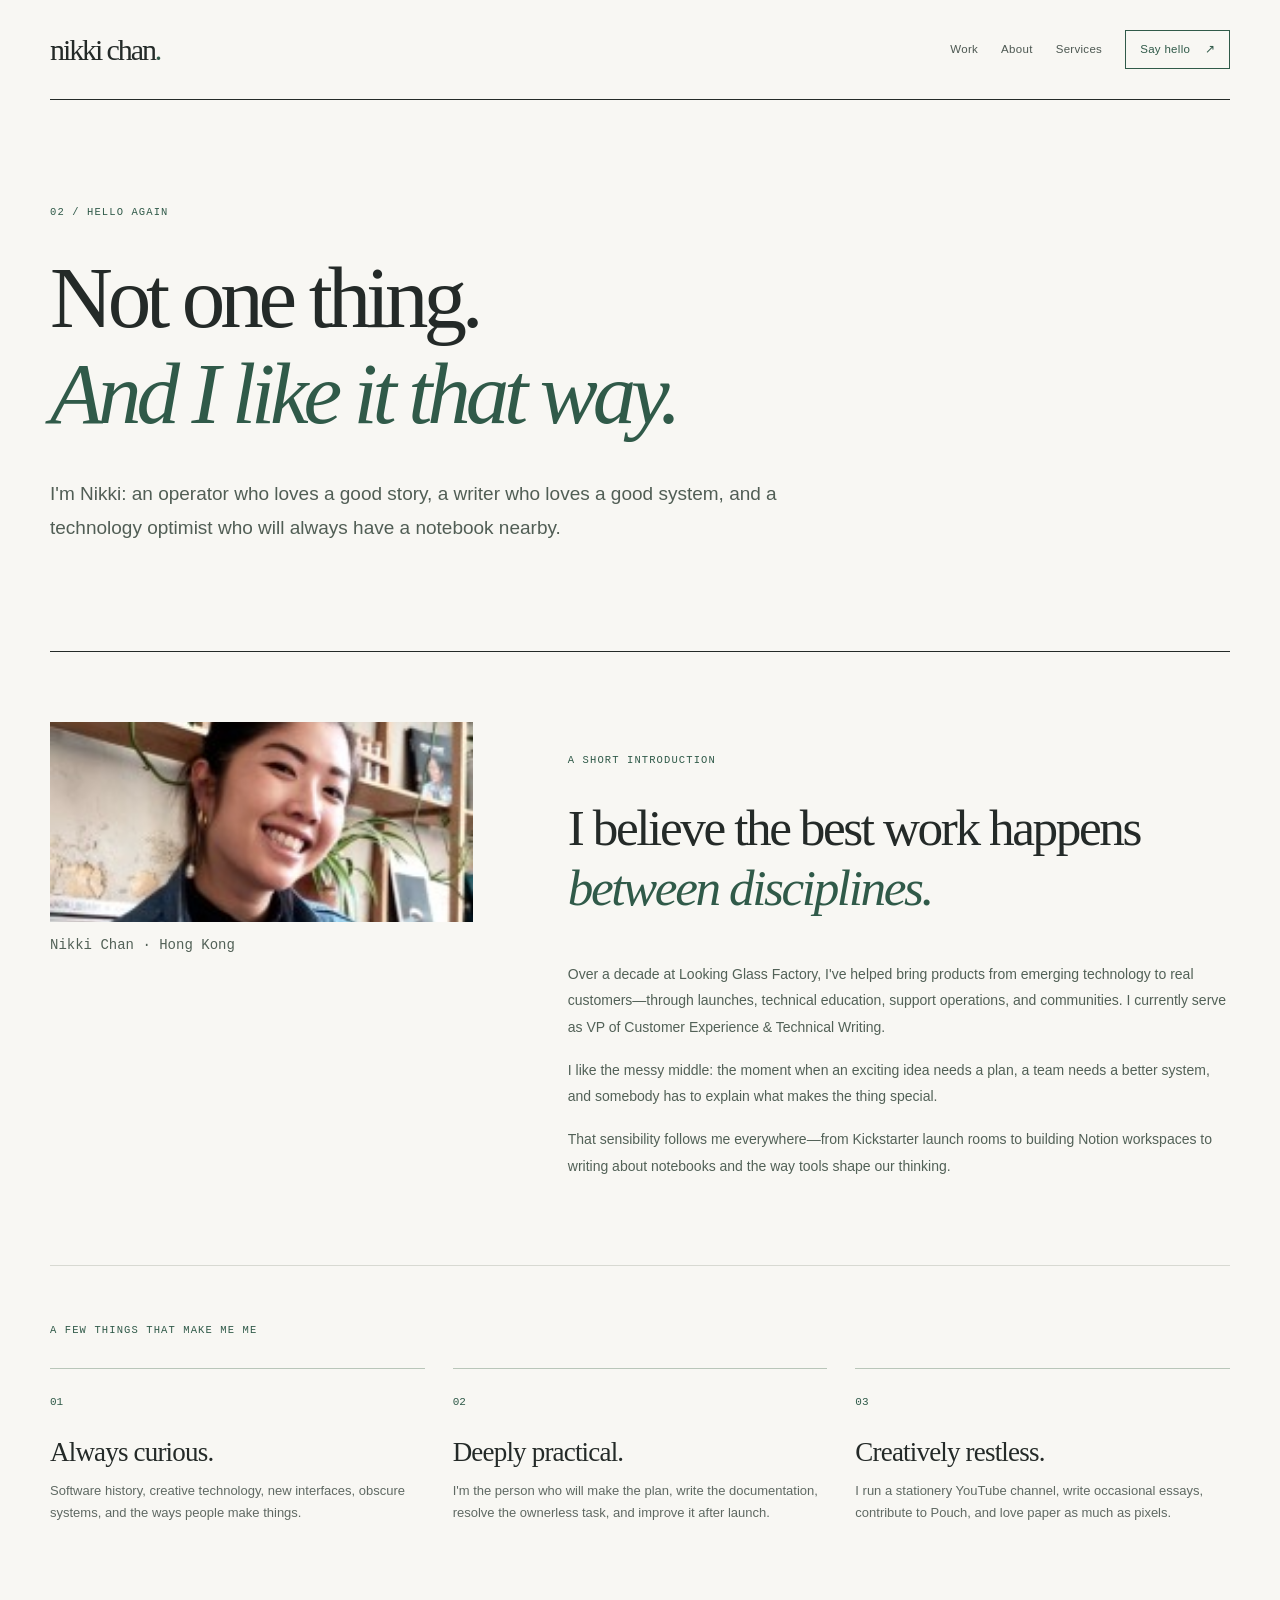
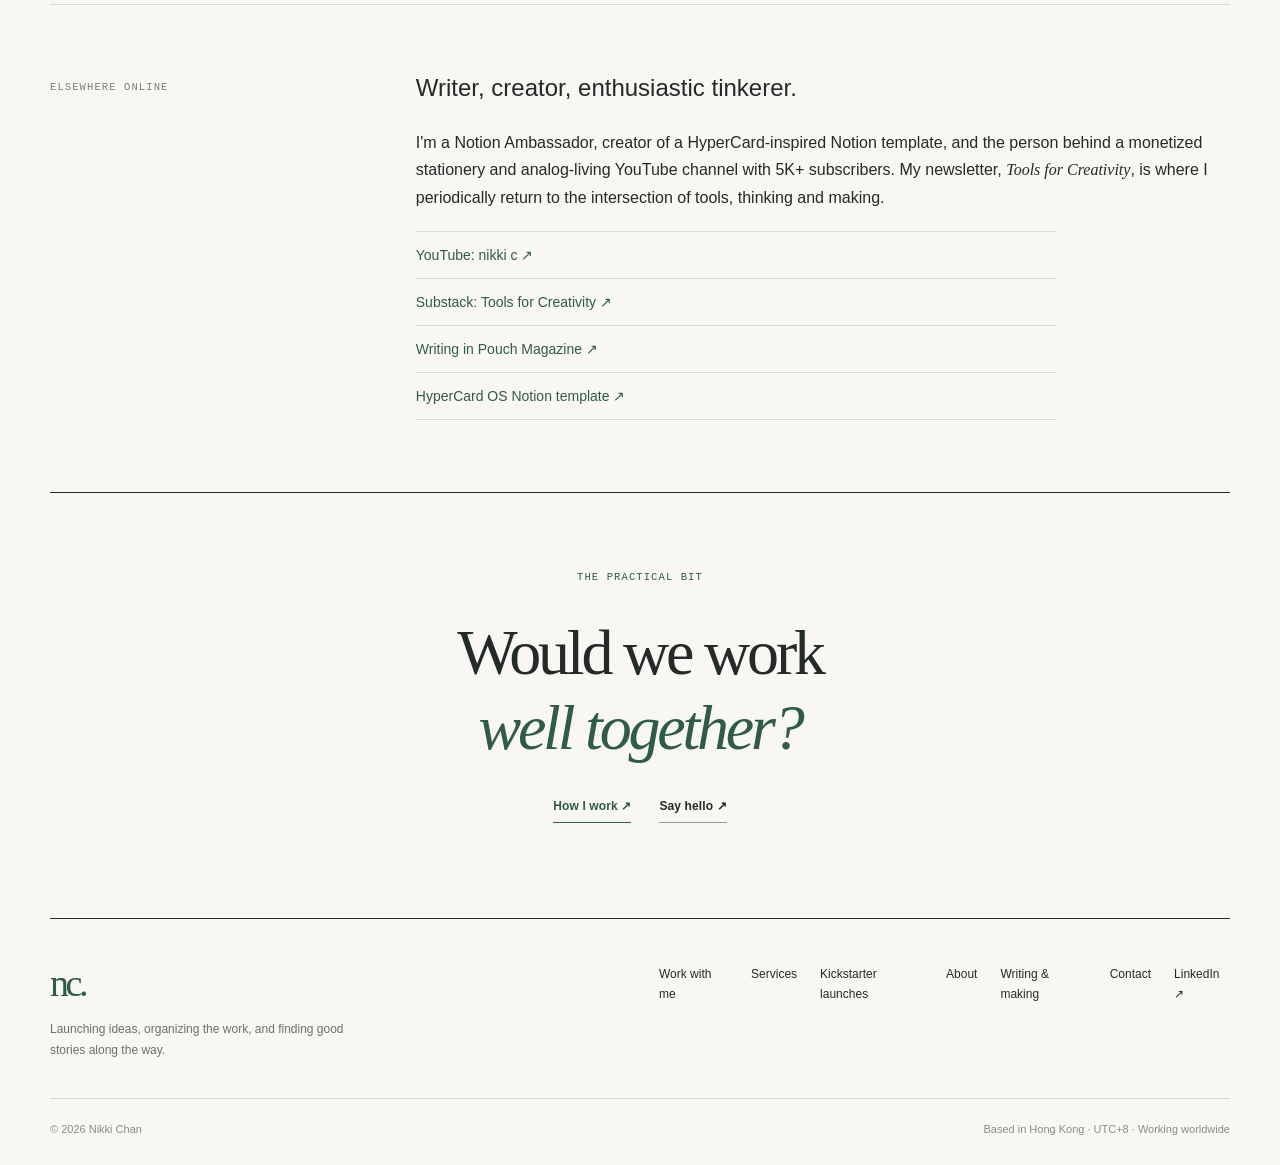
==== about/index.html @ 6f4113a8 "Publish editorial portfolio site" ====
<!DOCTYPE html>

<html lang="en"><head><meta charset="utf-8"/><meta content="width=device-width,initial-scale=1" name="viewport"/>
<title>About Nikki Chan | Launch Leader, Writer, Notion Ambassador &amp; Creator</title><meta content="Meet Nikki Chan: Hong Kong-based customer experience and launch leader, Notion Ambassador, writer, stationery YouTuber and curious maker of systems." name="description"/>
<meta content="index, follow, max-image-preview:large" name="robots"/><link href="https://nikki.garden/about/" rel="canonical"/>
<meta content="website" property="og:type"/><meta content="en_HK" property="og:locale"/><meta content="Nikki Chan" property="og:site_name"/><meta content="About Nikki Chan | Launch Leader, Writer, Notion Ambassador &amp; Creator" property="og:title"/><meta content="Meet Nikki Chan: Hong Kong-based customer experience and launch leader, Notion Ambassador, writer, stationery YouTuber and curious maker of systems." property="og:description"/><meta content="https://nikki.garden/about/" property="og:url"/><meta content="https://nikki.garden/assets/og-card.png" property="og:image"/><meta content="1200" property="og:image:width"/><meta content="630" property="og:image:height"/>
<meta content="summary_large_image" name="twitter:card"/><meta content="About Nikki Chan | Launch Leader, Writer, Notion Ambassador &amp; Creator" name="twitter:title"/><meta content="Meet Nikki Chan: Hong Kong-based customer experience and launch leader, Notion Ambassador, writer, stationery YouTuber and curious maker of systems." name="twitter:description"/><meta content="https://nikki.garden/assets/og-card.png" name="twitter:image"/>
<meta content="#f8f7f3" name="theme-color"/><link href="../assets/favicon.svg" rel="icon" type="image/svg+xml"/><link href="../assets/styles.css" rel="stylesheet"/>
<script type="application/ld+json">{"@context": "https://schema.org", "@type": "Person", "name": "Nikki Chan", "alternateName": "Nicole Chan", "jobTitle": "Fractional product launch, operations and customer experience leader", "description": "Hong Kong-based launch and operations leader and Notion Ambassador. Kickstarter campaigns, project leadership, customer experience, community, team processes and AI-assisted workflows.", "url": "https://nikki.garden/", "sameAs": ["https://www.linkedin.com/in/nikkichanlkg", "https://www.youtube.com/@nikkikaigi", "https://nikkic.substack.com/", "https://lookingglassfactory.com/about"], "worksFor": {"@type": "Organization", "name": "Looking Glass Factory", "url": "https://lookingglassfactory.com"}, "homeLocation": {"@type": "Place", "name": "Hong Kong"}, "knowsAbout": ["Kickstarter launch strategy", "Project management", "Team operations", "Notion workspace design", "AI-assisted workflows", "Customer onboarding", "Customer experience", "Community strategy", "Social media strategy", "YouTube content creation", "Technical writing", "Editorial writing"], "hasOfferCatalog": {"@type": "OfferCatalog", "name": "Consulting and fractional leadership", "itemListElement": [{"@type": "OfferCatalog", "name": "Product launches and Kickstarter campaigns"}, {"@type": "OfferCatalog", "name": "Project management and team operations"}, {"@type": "OfferCatalog", "name": "Notion and AI-first systems"}, {"@type": "OfferCatalog", "name": "Customer experience, onboarding and support"}, {"@type": "OfferCatalog", "name": "Community, content and social strategy"}]}}</script></head><body><a class="skip" href="#main">Skip to content</a>
<div class="site-shell"><header class="site-header"><a aria-label="Nikki Chan, home" class="wordmark" href="../">nikki chan<span class="wordmark-dot">.</span></a><nav aria-label="Main navigation"><a href="../work/">Work</a><a href="../about/">About</a><a href="../services/">Services</a><a class="nav-contact" href="../contact/">Say hello <span aria-hidden="true">↗</span></a></nav></header><main id="main"><section class="page-hero about-page"><p class="eyebrow">02 / Hello again</p><h1>Not one thing.<br/><em>And I like it that way.</em></h1><p class="page-lede">I'm Nikki: an operator who loves a good story, a writer who loves a good system, and a technology optimist who will always have a notebook nearby.</p></section>
<section class="about-feature"><div class="about-portrait-frame"><img alt="Portrait of Nikki Chan" class="portrait-photo" height="200" loading="lazy" src="../assets/portrait.jpg" width="200"/><p class="portrait-caption">Nikki Chan · Hong Kong</p></div><div class="about-feature-body"><p class="eyebrow">A short introduction</p><h2>I believe the best work happens <em>between disciplines.</em></h2><p>Over a decade at Looking Glass Factory, I've helped bring products from emerging technology to real customers—through launches, technical education, support operations, and communities. I currently serve as VP of Customer Experience &amp; Technical Writing.</p><p>I like the messy middle: the moment when an exciting idea needs a plan, a team needs a better system, and somebody has to explain what makes the thing special.</p><p>That sensibility follows me everywhere—from Kickstarter launch rooms to building Notion workspaces to writing about notebooks and the way tools shape our thinking.</p></div></section>
<section class="about-manifesto"><p class="eyebrow">A few things that make me me</p><div class="manifesto-grid"><div><span>01</span><h3>Always curious.</h3><p>Software history, creative technology, new interfaces, obscure systems, and the ways people make things.</p></div><div><span>02</span><h3>Deeply practical.</h3><p>I'm the person who will make the plan, write the documentation, resolve the ownerless task, and improve it after launch.</p></div><div><span>03</span><h3>Creatively restless.</h3><p>I run a stationery YouTube channel, write occasional essays, contribute to Pouch, and love paper as much as pixels.</p></div></div></section>
<section class="page-section"><div class="section-marker">Elsewhere online</div><div class="page-section-body"><h2>Writer, creator, enthusiastic tinkerer.</h2><p>I'm a Notion Ambassador, creator of a HyperCard-inspired Notion template, and the person behind a monetized stationery and analog-living YouTube channel with 5K+ subscribers. My newsletter, <em>Tools for Creativity</em>, is where I periodically return to the intersection of tools, thinking and making.</p><div class="external-link-list"><a href="https://www.youtube.com/@nikkikaigi" rel="noopener noreferrer" target="_blank">YouTube: nikki c ↗</a><a href="https://nikkic.substack.com/" rel="noopener noreferrer" target="_blank">Substack: Tools for Creativity ↗</a><a href="https://shop.pouchmagazine.com/b/digital-pouch-issue-3" rel="noopener noreferrer" target="_blank">Writing in Pouch Magazine ↗</a><a href="https://nikkiccccc.gumroad.com/l/HyperCardOSNotionTemplate" rel="noopener noreferrer" target="_blank">HyperCard OS Notion template ↗</a></div></div></section>
<section class="last-cta compact"><p class="eyebrow">The practical bit</p><h2>Would we work<br/><em>well together?</em></h2><div class="cta-links"><a class="text-link primary-link" href="../work-with-me/">How I work ↗</a><a class="text-link" href="../contact/">Say hello ↗</a></div></section></main>
<footer class="site-footer"><div><a class="footer-mark" href="../">nc.</a><p>Launching ideas, organizing the work, and finding good stories along the way.</p></div>
<div class="footer-links"><a href="../work-with-me/">Work with me</a><a href="../services/">Services</a><a href="../launches/">Kickstarter launches</a><a href="../about/">About</a><a href="../writing/">Writing &amp; making</a><a href="../contact/">Contact</a><a href="https://www.linkedin.com/in/nikkichanlkg" rel="me noopener noreferrer" target="_blank">LinkedIn ↗</a></div>
<div class="footer-bottom"><span>© <span id="year">2026</span> Nikki Chan</span><span>Based in Hong Kong · UTC+8 · Working worldwide</span></div></footer></div>
<script defer="" src="../assets/site.js"></script></body></html>
---- assets/styles.css ----
/* Nikki Chan / Editorial personal site — no framework or tracker required. */
:root{--paper:#f8f7f3;--ink:#242a28;--faint:#eceae3;--muted:#5f6963;--line:#d8d9d2;--moss:#305a49;--mossdark:#203b31;--serif:Georgia,"Iowan Old Style","Baskerville",serif;--sans:ui-sans-serif,-apple-system,BlinkMacSystemFont,"Segoe UI",Helvetica,Arial,sans-serif;--mono:ui-monospace,SFMono-Regular,Menlo,Consolas,monospace}
*{box-sizing:border-box}html{scroll-behavior:smooth}body{margin:0;background:var(--paper);color:var(--ink);font-family:var(--sans);-webkit-font-smoothing:antialiased;font-size:16px;line-height:1.7}::selection{background:#c1d7c8;color:#172b23}a{color:inherit;text-decoration:none}a:focus-visible{outline:2px solid var(--moss);outline-offset:4px}h1,h2,h3,p{margin-top:0}p{margin-bottom:1.15em}h1,h2,h3{font-weight:400}em{font-family:var(--serif);font-weight:400;font-style:italic}strong{font-weight:600}.skip{position:absolute;top:-60px;left:14px;background:white;padding:10px;z-index:20}.skip:focus{top:10px}.site-shell{width:min(1184px,calc(100% - 100px));margin:auto}.site-header{min-height:94px;display:flex;align-items:center;justify-content:space-between;border-bottom:1px solid var(--ink);gap:25px}.wordmark{font-family:var(--serif);font-size:27px;letter-spacing:-.07em;line-height:1;white-space:nowrap}.wordmark-dot{color:var(--moss)}nav{display:flex;align-items:center;gap:31px;font-size:12px;font-weight:500;letter-spacing:.025em}nav a{color:#4d5852;transition:color .2s}nav a:hover,nav a[aria-current="page"]{color:var(--moss);text-decoration:underline;text-underline-offset:8px}.nav-contact{border:1px solid var(--moss);padding:9px 14px;color:var(--moss);text-decoration:none!important}.nav-contact:hover{background:var(--moss);color:white}.nav-contact span{margin-left:11px}
.eyebrow,.section-marker,.aside-label,.num,.availability-kicker,.margin-note,.feature-label,.work-index,.contact-label{font-family:var(--mono);text-transform:uppercase;font-size:10.5px;line-height:1.6;font-weight:500;letter-spacing:.105em}.eyebrow{color:var(--moss);margin-bottom:29px}.tiny-square{display:inline-block;width:6px;height:6px;background:var(--moss);margin-right:10px;transform:translateY(-1px)}
.hero{display:grid;grid-template-columns:minmax(0,1.88fr) minmax(285px,.78fr);gap:7.5%;padding:103px 0 128px}.hero-main{min-width:0}.hero h1{font-family:var(--serif);font-size:clamp(50px,5.6vw,82px);letter-spacing:-.055em;line-height:1.12;margin-bottom:36px}.hero h1 em{color:var(--moss);white-space:normal}.lede{font-family:var(--serif);font-size:clamp(22px,2.18vw,30px);line-height:1.42;letter-spacing:-.02em;max-width:710px;margin-bottom:28px}.hero-intro{max-width:640px;font-size:15px;line-height:1.85;color:#4e5953}.hero-intro strong{color:var(--ink)}.hero-actions{display:flex;align-items:center;flex-wrap:wrap;gap:29px;margin-top:40px}.text-link{font-size:12px;font-weight:600;letter-spacing:.01em;padding-bottom:6px;border-bottom:1px solid #929d95;transition:color .2s,border-color .2s}.text-link:hover{color:var(--moss);border-color:var(--moss)}.primary-link{color:var(--moss);border-bottom:1.5px solid var(--moss)}.text-link span{margin-left:11px}.hero-aside{padding-top:78px;position:relative}.availability{border-top:1px solid var(--moss);border-bottom:1px solid var(--line);padding:25px 0 26px}.availability-kicker{color:var(--moss);display:flex;gap:10px;align-items:center}.pulse{width:7px;height:7px;background:#6e9783;border-radius:100%;box-shadow:0 0 0 4px #e2ebe4}.availability-line{font-family:var(--serif);font-size:27px;letter-spacing:-.02em;line-height:1.3;margin:23px 0}.availability-line strong{font-weight:400;color:var(--moss)}.availability>p:not(.availability-line){font-size:13px;color:#515e56;line-height:1.75}.aside-rule{border-top:1px solid var(--line);margin:24px 0}.aside-label{color:#6c7871;margin:0 0 10px}.minor-link{color:var(--moss);font-size:12px;font-weight:600;border-bottom:1px solid #8da89a;display:inline-block;padding-bottom:5px}.minor-link:hover{border-color:var(--moss)}.availability .minor-link{margin-top:10px}.margin-note{color:#879087;position:absolute;top:calc(100% - 60px);left:0;letter-spacing:.12em}
.section{display:grid;grid-template-columns:23% 1fr;gap:8%;border-top:1px solid var(--line);padding:75px 0 91px}.section-marker{color:#78827a;padding-top:11px}.section-content{min-width:0}.section-content.narrow{max-width:710px}.statement{font-family:var(--serif);font-size:clamp(40px,4.4vw,66px);letter-spacing:-.045em;line-height:1.15;margin:0 0 29px}.statement em{color:var(--moss)}.intro-section .section-content>p{max-width:630px;font-size:16px;color:#4e5b52;line-height:1.9}.section-heading{display:flex;align-items:baseline;justify-content:space-between;gap:20px;margin-bottom:28px}.section-heading h2,.context-grid h2{font-family:var(--serif);font-size:43px;letter-spacing:-.04em;line-height:1.2;margin-bottom:10px}.service-list{border-top:1px solid var(--ink)}.service-item{border-bottom:1px solid var(--line);display:grid;grid-template-columns:50px 1fr 24px;gap:20px;padding:30px 8px 26px 0;transition:padding .2s,background .2s}.service-item:hover{padding-left:12px;background:#f1f3ed}.num{color:#8c968f;padding-top:7px}.service-item h3{font-family:var(--serif);font-size:27px;letter-spacing:-.02em;line-height:1.3;margin:0 0 7px}.service-item p{margin:0;max-width:590px;font-size:13px;line-height:1.8;color:#677169}.service-arrow{color:var(--moss);padding-top:6px;font-size:19px}.feature-band{background:var(--mossdark);color:#edf4ec;padding:54px 63px 56px;display:grid;grid-template-columns:24% 1fr;gap:7%;align-items:start;margin-bottom:65px}.feature-label{color:#acccba;padding-top:14px}.feature-band p{font-family:var(--serif);font-size:clamp(27px,3vw,43px);line-height:1.35;letter-spacing:-.022em;margin:0 0 28px}.feature-band a{grid-column:2;color:#c2ddcb;font-size:12px;border-bottom:1px solid #9dbfa8;display:inline-block;justify-self:start;padding-bottom:4px}.context-grid{display:grid;grid-template-columns:1.4fr .8fr;gap:11%}.context-grid p{max-width:600px;font-size:14px;line-height:1.85;color:#4f5a52}.inline-link{color:var(--moss);border-bottom:1px solid #aabfb1}.inline-link:hover{border-color:var(--moss)}.context-aside{padding-top:14px}.simple-list{padding:0;list-style:none;margin:16px 0}.simple-list li{border-top:1px solid var(--line);padding:12px 0 13px;font-size:13px;color:#59665e;line-height:1.5}.simple-list li:last-child{border-bottom:1px solid var(--line)}.last-cta{border-top:1px solid var(--ink);padding:84px 0 108px;max-width:100%;text-align:center}.last-cta h2{font-family:var(--serif);font-size:clamp(43px,5vw,68px);letter-spacing:-.05em;line-height:1.18;margin-bottom:26px}.last-cta h2 em{color:var(--moss)}.last-cta>p:not(.eyebrow){font-size:14px;color:#5e6a60;max-width:540px;margin:0 auto 28px}.cta-links{display:flex;gap:28px;justify-content:center;margin-top:30px}.site-footer{border-top:1px solid var(--ink);padding:45px 0 26px;display:grid;grid-template-columns:1fr 1fr;gap:38px}.footer-mark{font-family:var(--serif);font-size:38px;line-height:1;color:var(--moss);letter-spacing:-.09em}.site-footer p{font-size:12px;color:#697269;max-width:330px;line-height:1.7;margin:15px 0 0}.footer-links{justify-self:end;display:flex;gap:23px;align-items:start;font-size:12px}.footer-links a:hover{text-decoration:underline;text-underline-offset:5px}.footer-bottom{grid-column:1/-1;border-top:1px solid var(--line);padding-top:21px;display:flex;justify-content:space-between;gap:20px;font-size:11px;color:#858f86}
/* Inner pages */
.page-hero{max-width:980px;padding:104px 0 107px}.page-hero h1{font-family:var(--serif);font-size:clamp(50px,6.8vw,92px);letter-spacing:-.059em;line-height:1.1;margin:0 0 36px}.page-hero h1 em{color:var(--moss)}.page-lede{font-size:19px;line-height:1.75;max-width:760px;color:#515e55;margin:0}.page-section{border-top:1px solid var(--line);display:grid;grid-template-columns:23% 1fr;gap:8%;padding:63px 0 72px;scroll-margin-top:30px}.page-aside{font-family:var(--mono);color:#879288;font-size:10.5px;text-transform:uppercase;letter-spacing:.085em}.page-aside .num{display:block;font-size:11px;margin-bottom:11px}.page-aside p{max-width:150px}.prose{max-width:755px}.prose h2{font-family:var(--serif);font-size:clamp(32px,3.5vw,48px);letter-spacing:-.044em;line-height:1.25;margin:0 0 24px}.prose p{font-size:15px;line-height:1.9;color:#525e55}.prose.long p{font-size:16px}.prose ul,.contact-note ol{list-style:none;padding:0;margin:18px 0 18px}.prose ul li{font-size:14px;border-bottom:1px solid var(--line);padding:10px 0 12px 25px;position:relative;color:#4c5a50}.prose ul li::before{content:"↳";position:absolute;left:0;color:var(--moss)}.subhead{font-family:var(--mono)!important;text-transform:uppercase;font-size:11px!important;color:var(--moss)!important;letter-spacing:.1em;margin-top:28px}.prose .outcome{margin-top:27px;border-left:2px solid #9bb5a5;padding:2px 0 2px 18px;font-family:var(--serif);font-style:italic;font-size:19px;color:var(--moss)}.collaboration{border-top:1px solid var(--ink);padding:78px 0 80px}.collab-grid{display:grid;grid-template-columns:repeat(3,1fr);gap:40px}.collab-grid>div{border-top:1px solid var(--line);padding-top:23px}.collab-grid h3{font-family:var(--serif);font-size:26px;letter-spacing:-.025em;margin-bottom:12px}.collab-grid p{font-size:13px;color:#626e65;line-height:1.85}.collab-note{font-family:var(--mono);font-size:11px;color:#738077;margin-top:36px}.last-cta.compact{padding:76px 0 95px}.work-block{border-top:1px solid var(--ink);display:grid;grid-template-columns:31% 1fr;gap:3%;padding:65px 0 63px}.work-index{color:#7b897e}.work-block h2{font-family:var(--serif);font-size:clamp(36px,3.7vw,51px);line-height:1.2;letter-spacing:-.04em}.work-block p:not(.eyebrow){color:#556157;font-size:16px;line-height:1.8;max-width:680px}.work-details{display:grid;grid-template-columns:repeat(3,1fr);gap:35px;border-top:1px solid var(--line);padding:42px 0 78px}.work-details article{border-top:1px solid var(--line);padding-top:16px}.work-details h3{font-family:var(--serif);font-size:26px;line-height:1.3;margin:15px 0}.work-details p{font-size:13px;color:#687469;line-height:1.8}
.contact-hero{padding-bottom:81px}.contact-grid{border-top:1px solid var(--ink);display:grid;grid-template-columns:1.45fr .75fr;gap:12%;padding:68px 0 110px}.contact-method{border-bottom:1px solid var(--line);display:flex;justify-content:space-between;gap:20px;padding:26px 0 28px;transition:padding .2s}.contact-method:first-of-type{border-top:1px solid var(--line)}.contact-method:hover{padding-left:10px}.contact-method span{display:block}.contact-label{color:#869189;margin-bottom:13px}.contact-method strong{font-family:var(--serif);font-size:27px;display:block;letter-spacing:-.02em;font-weight:400;margin-bottom:5px}.contact-method small{color:#69766a;font-size:12px}.contact-method .contact-arrow{font-size:20px;color:var(--moss)}.contact-note{border-top:1px solid var(--moss);padding-top:20px}.contact-note h2{font-family:var(--serif);font-size:28px;letter-spacing:-.025em;margin-bottom:12px}.contact-note p,.contact-note li{color:#617066;font-size:13px;line-height:1.75}.contact-note li{counter-increment:listitem;border-bottom:1px solid var(--line);padding:10px 0}.contact-note li:before{content:'0' counter(listitem) ' / ';color:var(--moss);font-family:var(--mono);font-size:10px;margin-right:9px}.contact-small{font-size:12px!important}
@media(max-width:960px){.site-shell{width:min(100% - 60px,1184px)}.hero{gap:4%;grid-template-columns:1.6fr .85fr}.hero h1{font-size:clamp(49px,6.3vw,75px)}nav{gap:17px}.feature-band{grid-template-columns:1fr;gap:19px}.feature-band a{grid-column:auto}.context-grid{gap:5%}.contact-grid{gap:6%}}
@media(max-width:720px){.site-shell{width:calc(100% - 36px)}.site-header{min-height:77px;align-items:flex-start;padding-top:19px;flex-wrap:wrap;gap:12px 20px;padding-bottom:15px}.wordmark{font-size:24px}.site-header nav{gap:16px;flex-wrap:wrap;font-size:11px;align-items:center}.nav-contact{padding:6px 8px}.nav-contact span{margin-left:4px}.hero{display:block;padding:61px 0 75px}.hero h1{font-size:clamp(43px,10.3vw,70px);margin-bottom:27px}.desktop-only{display:none}.hero .eyebrow{font-size:9px;margin-bottom:23px}.lede{font-size:24px}.hero-intro{font-size:14px}.hero-aside{padding-top:44px}.margin-note{position:static;margin-top:14px}.availability{padding:20px 0}.availability-line{font-size:26px}.section{display:block;padding:45px 0 58px}.section-marker{margin-bottom:24px}.statement{font-size:clamp(40px,9vw,55px)}.section-heading{align-items:start}.section-heading h2,.context-grid h2{font-size:37px}.section-heading .minor-link{font-size:11px}.service-item{grid-template-columns:27px 1fr 15px;gap:10px;padding:23px 4px 24px 0}.service-item h3{font-size:24px}.service-item p{font-size:12px}.feature-band{padding:35px 25px;margin-bottom:14px}.feature-band p{font-size:29px}.context-grid{display:block}.context-aside{margin-top:32px}.last-cta{padding:65px 0 80px}.last-cta h2{font-size:47px}.site-footer{padding-top:30px;gap:30px}.footer-links{display:grid;grid-template-columns:1fr 1fr;gap:12px}.footer-bottom{flex-wrap:wrap;gap:8px}.page-hero{padding:65px 0 72px}.page-hero h1{font-size:clamp(46px,10vw,69px)}.page-lede{font-size:17px}.page-section{display:block;padding:44px 0 50px}.page-aside{margin-bottom:20px}.prose h2{font-size:36px}.collaboration{padding:54px 0}.collab-grid,.work-details{grid-template-columns:1fr;gap:24px}.work-block{display:block;padding:43px 0}.work-index{margin-bottom:24px}.contact-grid{display:block;padding:35px 0 75px}.contact-note{margin-top:49px}.contact-method strong{font-size:22px}}
@media(max-width:430px){.site-header nav{gap:12px}.site-header{gap:16px 10px}.nav-contact{order:4}.hero h1{font-size:44px}.cta-links{flex-direction:column;align-items:center;gap:18px}.contact-method strong{font-size:19px;word-break:break-word}.last-cta h2{font-size:40px}.eyebrow{font-size:10px}}
@media(prefers-reduced-motion:reduce){html{scroll-behavior:auto}*,*::before,*::after{transition-duration:.01ms!important}}

/* Kickstarter / launch evidence: restrained editorial metrics */
.launch-proof{display:grid;grid-template-columns:1.04fr .95fr;gap:10%;border-top:1px solid var(--ink);border-bottom:1px solid var(--line);padding:61px 0 71px;margin-bottom:0}
.launch-proof h2,.launch-case h2{font-family:var(--serif);font-size:clamp(37px,4vw,57px);letter-spacing:-.047em;line-height:1.15;margin:14px 0 23px;font-weight:400}
.launch-proof h2 em,.launch-case h2 em{color:var(--moss)}
.launch-proof-intro>p:not(.eyebrow){color:#576259;max-width:460px;font-size:14px;line-height:1.85;margin:0 0 21px}
.launch-proof-metrics{display:grid;grid-template-columns:1fr 1fr;gap:23px;align-content:center;align-items:start}
.proof-metric{border-top:1px solid var(--moss);padding-top:17px}
.proof-number{font-family:var(--serif);font-size:clamp(43px,5vw,69px);letter-spacing:-.06em;line-height:1.18;display:block;white-space:nowrap}
.proof-plus{color:var(--moss)}
.proof-label{color:#58675c;line-height:1.6;font-size:12px;max-width:210px;display:block;margin-top:8px}
.proof-footnote{grid-column:1/-1;font-size:10px;color:#879087;line-height:1.6;margin:0}
.launch-case{border-top:1px solid var(--ink);padding:62px 0 76px}
.launch-case-grid{display:grid;grid-template-columns:1.15fr .85fr;gap:10%;align-items:start}
.launch-case-story>p:not(.eyebrow){font-size:15px;line-height:1.85;max-width:640px;color:#546057;margin:0 0 20px}
.launch-case-story .minor-link{display:inline-block;margin-top:10px}
.launch-case-facts{display:grid;gap:28px;border-left:1px solid var(--line);padding-left:40px}
.launch-case-facts>div{border-top:1px solid var(--line);padding-top:16px}
.launch-case-facts strong{font-family:var(--serif);font-size:clamp(40px,4.2vw,60px);font-weight:400;display:block;letter-spacing:-.06em;line-height:1.1}
.launch-case-facts span{display:block;font-size:12px;color:#647268;line-height:1.7;max-width:270px;margin-top:9px}
.launch-case-facts>p{font-size:10px;color:#879087;line-height:1.6;margin:0}
.launch-landing{padding-top:46px}
@media(max-width:850px){.launch-proof{gap:5%}.launch-case-grid{gap:5%}.launch-case-facts{padding-left:25px}}
@media(max-width:720px){.launch-proof{display:block;padding:43px 0 51px}.launch-proof h2,.launch-case h2{font-size:clamp(36px,9.3vw,50px)}.launch-proof-metrics{margin-top:39px;gap:18px}.proof-number{font-size:clamp(37px,8.5vw,52px)}.launch-case{padding:46px 0 58px}.launch-case-grid{display:block}.launch-case-facts{border-left:0;padding:0;grid-template-columns:1fr 1fr;gap:15px;margin-top:37px}.launch-case-facts strong{font-size:clamp(33px,8vw,52px)}.launch-case-facts>p{grid-column:1/-1}.launch-proof-metrics .proof-footnote{margin-top:0}}
@media(max-width:400px){.proof-number{font-size:34px}.proof-label{font-size:11px}.launch-case-facts strong{font-size:34px}}

/* Work-with-me: engagement models and inquiry flow */
.engagement-home{border-top:1px solid var(--line);padding:82px 0 92px}.engagement-home-heading{display:grid;grid-template-columns:1.15fr .65fr;gap:11%;align-items:end;margin-bottom:43px}.engagement-home-heading .eyebrow{margin-bottom:20px}.engagement-home-heading h2,.workwith-intro h2,.approach-section h2,.investment-note h2,.faq-section h2{font-family:var(--serif);font-size:clamp(38px,4vw,58px);line-height:1.18;letter-spacing:-.048em;margin:0}.engagement-home-heading h2 em,.workwith-intro h2 em,.approach-section h2 em,.investment-note h2 em{color:var(--moss)}.engagement-home-lede p{font-size:14px;line-height:1.85;color:#59665d;margin-bottom:23px}.engagement-mini-grid{display:grid;grid-template-columns:repeat(3,minmax(0,1fr));gap:18px}.engagement-mini{display:flex;flex-direction:column;align-items:flex-start;min-height:293px;padding:26px 25px 24px;border:1px solid var(--line);transition:background .2s,border-color .2s}.engagement-mini:hover{background:#f0f2ed;border-color:#9cb2a5}.mini-num,.engagement-index,.engagement-tag,.engagement-best{font-family:var(--mono);font-size:10px;letter-spacing:.075em;text-transform:uppercase;color:var(--moss);line-height:1.6}.engagement-mini h3{font-family:var(--serif);font-size:clamp(23px,2.2vw,29px);line-height:1.18;letter-spacing:-.028em;margin:31px 0 12px}.engagement-mini p{font-size:12.5px;line-height:1.8;color:#626e65;margin-bottom:24px}.mini-meta{display:flex;gap:12px;align-items:baseline;justify-content:space-between;margin-top:auto;font-size:10.5px;color:var(--moss);border-top:1px solid var(--line);padding-top:17px;width:100%;line-height:1.5}.mini-meta>span{font-size:17px}.engagement-footnote{color:#78847b;font-size:11px;line-height:1.6;margin:27px 0 0}.collaboration .mini-num{margin:0 0 16px}.collaboration>a.minor-link{margin-top:8px}.workwith-hero{padding-bottom:65px}.workwith-hero .page-lede{max-width:780px}.workwith-status{border-top:1px solid var(--line);margin-top:45px;padding-top:24px;display:flex;align-items:baseline;gap:12px;font-size:12px;color:#68776d}.workwith-status strong{color:var(--moss)}.workwith-intro,.approach-section{display:grid;grid-template-columns:23% 1fr;gap:8%;border-top:1px solid var(--line);padding:60px 0 78px}.workwith-intro-body p{max-width:680px;color:#526057;line-height:1.9;font-size:16px;margin:26px 0 0}.workwith-models{border-top:1px solid var(--ink)}.engagement-detail{display:grid;grid-template-columns:31% 1fr;gap:3%;border-bottom:1px solid var(--line);padding:64px 0 68px;scroll-margin-top:40px}.engagement-index{padding-top:13px;color:#7d8a7f}.engagement-content{max-width:790px}.engagement-tag{margin-bottom:15px}.engagement-content h2{font-family:var(--serif);font-size:clamp(34px,4.25vw,56px);letter-spacing:-.05em;line-height:1.13;margin:0 0 21px}.engagement-content>p:not(.engagement-tag,.engagement-best){max-width:710px;color:#4f5d53;font-size:15px;line-height:1.85}.engagement-points{padding:6px 0 0;margin:25px 0 22px;list-style:none;display:grid;grid-template-columns:1fr 1fr;column-gap:32px}.engagement-points li{border-top:1px solid var(--line);font-size:13px;color:#59675d;line-height:1.65;padding:13px 0}.engagement-best{border-left:2px solid #9ab4a4;letter-spacing:0;text-transform:none;font-family:var(--sans);font-size:12px;line-height:1.8;padding-left:15px;max-width:690px;margin-bottom:24px}.approach-main h2{margin-bottom:35px}.approach-steps{display:grid;grid-template-columns:repeat(3,1fr);gap:24px}.approach-steps>div{border-top:1px solid var(--line);padding-top:14px}.approach-steps span{font-family:var(--mono);font-size:11px;color:#809286}.approach-steps h3{font-family:var(--serif);font-size:25px;letter-spacing:-.03em;margin:19px 0 10px}.approach-steps p{font-size:12px;line-height:1.8;color:#627166}.investment-note{background:#ebefe8;display:grid;grid-template-columns:1fr .85fr;gap:11%;padding:55px 60px 59px;margin-bottom:79px}.investment-note .eyebrow{margin-bottom:17px}.investment-note>div:last-child{padding-top:18px}.investment-note>div:last-child p{font-size:14px;color:#516255;line-height:1.87}.faq-section{display:grid;grid-template-columns:.65fr 1fr;gap:11%;padding:0 0 90px}.faq-section .eyebrow{margin-bottom:18px}.faq-section h2{font-size:42px}.faq-items{border-top:1px solid var(--ink)}.faq-items details{border-bottom:1px solid var(--line);padding:20px 0}.faq-items summary{list-style:none;cursor:pointer;display:flex;align-items:flex-start;justify-content:space-between;gap:20px;font-family:var(--serif);font-size:19px;line-height:1.4}.faq-items summary::-webkit-details-marker{display:none}.faq-items summary:after{content:'+';color:var(--moss);font-family:var(--sans);font-size:19px}.faq-items details[open] summary:after{content:'−'}.faq-items details p{font-size:13px;color:#5c6a61;max-width:610px;line-height:1.85;margin:16px 0 0}.contact-email-pending{cursor:default;opacity:.65}.contact-email-pending:hover{padding-left:0}.contact-email-pending strong{font-size:23px}.contact-email-pending small{color:#9d6654}
@media(max-width:900px){.engagement-home-heading{gap:5%}.investment-note{gap:6%;padding:45px 38px}}
@media(max-width:720px){.engagement-home{padding:54px 0 61px}.engagement-home-heading{display:block;margin-bottom:29px}.engagement-home-heading h2{font-size:43px}.engagement-home-lede{margin-top:20px}.engagement-mini-grid{grid-template-columns:1fr;gap:11px}.engagement-mini{min-height:0;padding:23px 21px}.engagement-mini h3{margin-top:16px;font-size:27px}.engagement-mini p{margin-bottom:15px}.engagement-footnote{margin-top:18px}.workwith-intro,.approach-section{display:block;padding:44px 0 55px}.workwith-intro .section-marker,.approach-section .section-marker{margin-bottom:25px}.workwith-intro h2,.approach-section h2{font-size:40px}.engagement-detail{display:block;padding:44px 0 50px}.engagement-index{padding:0;margin-bottom:25px}.engagement-content h2{font-size:39px}.engagement-points{grid-template-columns:1fr;margin-top:18px}.engagement-points li{padding:11px 0}.approach-steps{display:block}.approach-steps>div{margin-bottom:20px}.investment-note{display:block;padding:33px 27px 39px;margin-bottom:54px}.investment-note h2{font-size:40px}.investment-note>div:last-child{padding-top:28px}.faq-section{display:block;padding-bottom:55px}.faq-section>div:first-child{margin-bottom:25px}.faq-section h2{font-size:39px}.workwith-status{margin-top:32px;align-items:start}}
/* Keep navigation labels intact at narrow widths. */
.site-header nav a{white-space:nowrap}

/* v4 personal editorial layer */
:root{--apricot:#bc7558;--peach:#f2e4d9;--lavender:#e8e5ef;--palegreen:#e6ece4}
.site-header{min-height:100px}.wordmark{font-size:30px}.site-header nav{gap:23px}.site-header nav a{font-size:11.5px}
.creative-hero{padding-top:82px;padding-bottom:90px}.creative-hero h1{font-size:clamp(54px,5.65vw,80px);line-height:1.13;margin-bottom:28px}.creative-hero .lede{max-width:740px}.creative-hero .hero-intro{max-width:670px}.hero-scribble{font-family:var(--serif);font-size:15px;font-style:italic;color:var(--apricot);margin-top:42px;transform:rotate(-2deg);transform-origin:left center;letter-spacing:.01em}
.elsewhere-links{display:grid;gap:8px;margin-bottom:24px}.elsewhere-links a{font-size:12px;color:var(--moss);border-bottom:1px dotted #a7b5aa;padding-bottom:7px;transition:padding .2s}.elsewhere-links a:hover{padding-left:5px}
.creative-band{border-top:1px solid var(--ink);border-bottom:1px solid var(--line);display:grid;grid-template-columns:.72fr 1.28fr;gap:5%;padding:78px 0 92px}.creative-band-lead h2{font-family:var(--serif);font-size:clamp(33px,3.5vw,50px);line-height:1.22;letter-spacing:-.045em}.creative-band-lead h2 em{color:var(--apricot)}.creative-band-lead>p:not(.eyebrow){font-size:14px;color:var(--muted);line-height:1.82;max-width:345px}.creator-card-grid{display:grid;grid-template-columns:1fr 1fr;gap:16px}.creator-card{display:flex;min-height:520px;flex-direction:column;padding:22px;position:relative;border:1px solid #dfd9cf;transition:transform .2s,box-shadow .2s}.creator-card:hover{transform:translateY(-3px);box-shadow:0 8px 22px #2b292115}.creator-card.warm{background:var(--peach)}.creator-card.pale{background:#e5ece5}.card-stamp{font:10px var(--mono);letter-spacing:.06em;color:#745b51}.creator-type{font:10px var(--mono);text-transform:uppercase;letter-spacing:.07em;margin-top:auto;color:#6f655c}.creator-card h3{font:normal 27px/1.15 var(--serif);letter-spacing:-.035em;margin:11px 0}.creator-card h3 em{font-size:22px}.creator-card p{font-size:12px;line-height:1.78;color:#625e57;max-width:270px}.creator-more{font-size:11px;color:var(--moss);margin-top:16px;border-top:1px solid #cfcac1;padding-top:10px}
.stationery-art{height:225px;margin:8px 0 20px;position:relative;overflow:hidden}.book{position:absolute;display:block;width:125px;height:178px;border-radius:3px 10px 8px 3px;box-shadow:5px 7px 1px #3c3b3027}.book-one{background:#d5c1a6;top:18px;left:38%;transform:rotate(-23deg)}.book-two{background:#586c59;top:23px;left:23%;transform:rotate(10deg)}.book-three{background:#e4d1ba;top:17px;left:47%;transform:rotate(23deg);border-left:10px solid #bd926e}.paper-slip{position:absolute;top:160px;left:13%;background:#f9f5e9;padding:14px 17px;transform:rotate(-6deg);box-shadow:2px 3px 6px #514b3e30;font:italic 16px var(--serif)}
.typewriter-art{height:225px;display:flex;align-items:center;justify-content:center;position:relative;font:22px/1.25 var(--mono);color:#3e6651;letter-spacing:-.06em}.typewriter-art span:first-child{max-width:230px}.blinking-caret{height:23px;width:2px;background:#436e56;margin-left:4px}
.operations-case{border-top:1px solid var(--line);border-bottom:1px solid var(--line);display:grid;grid-template-columns:1fr .85fr;gap:10%;padding:70px 0 78px}.operations-case h2,.work-creator h2,.about-feature h2,.creative-endnote h2{font:normal clamp(34px,4vw,57px)/1.18 var(--serif);letter-spacing:-.047em}.operations-case h2 em,.work-creator h2 em,.about-feature h2 em,.creative-endnote h2 em{color:var(--moss)}.operations-case p:not(.eyebrow),.work-creator p:not(.eyebrow),.about-feature p:not(.eyebrow){font-size:14px;color:#526157;line-height:1.9}.system-illustration{background:#e8e9e0;padding:28px;min-height:370px;display:flex;align-items:center;justify-content:center;position:relative}.system-window{background:#fffefa;border:1px solid #c6cfc6;width:100%;max-width:355px;box-shadow:7px 8px 1px #b7c1b522;padding:21px 18px 34px}.system-toolbar,.notion-top{display:block;font:9px var(--mono);letter-spacing:.06em;color:#6d796d;border-bottom:1px solid #d7ddd4;padding-bottom:16px;margin-bottom:14px}.system-line{display:flex;align-items:center;gap:10px;padding:9px 0;border-bottom:1px solid #e0e6df;font-size:10px;color:#354739}.system-line b{color:#91a78f}.system-line span{font-size:8px;margin-left:auto;color:#7f8a80}.system-sticker{position:absolute;right:8px;bottom:14px;background:#f6e2c0;padding:10px 13px;font:italic 16px var(--serif);transform:rotate(7deg)}
.work-creator{background:#e9e9df;display:grid;grid-template-columns:1fr .6fr;gap:10%;padding:62px 52px;margin:60px 0 85px}.work-creator-mark{font:normal 125px/1 var(--serif);color:#2d5746;align-self:center;text-align:center;letter-spacing:-.13em}.work-creator-mark span{color:var(--apricot)}.work-creator-mark small{font:italic 18px var(--serif);display:block;letter-spacing:0;transform:rotate(-5deg)}
.about-feature{display:grid;grid-template-columns:.78fr 1.22fr;gap:8%;padding:70px 0;border-top:1px solid var(--ink)}.about-feature h2{margin-top:14px}.about-portrait-frame{min-width:0}.portrait-placeholder{min-height:430px;display:flex;flex-direction:column;align-items:center;justify-content:center;background:linear-gradient(145deg,#e5e5d8,#d2e1d8);border:1px solid #becdbf;gap:60px;text-align:center;padding:28px}.portrait-initials{font:italic 94px var(--serif);color:#456754;letter-spacing:-.08em}.portrait-note{font:italic 13px/1.6 var(--serif);color:#64776b}.portrait-caption{font:10px var(--mono);margin-top:10px;color:#8e9087}.about-feature-body{padding-top:30px}.about-manifesto{padding:56px 0 65px;border-top:1px solid var(--line)}.manifesto-grid{display:grid;grid-template-columns:repeat(3,1fr);gap:28px}.manifesto-grid>div{border-top:1px solid #b9c6b9;padding-top:17px}.manifesto-grid span{font:11px var(--mono);color:var(--moss)}.manifesto-grid h3{font:normal 27px var(--serif);letter-spacing:-.03em;margin:24px 0 12px}.manifesto-grid p{font-size:13px;color:var(--muted)}.external-link-list{display:grid;gap:0;max-width:640px;margin-top:20px}.external-link-list a{border-top:1px solid var(--line);padding:15px 0;font:14px var(--sans);color:var(--moss)}.external-link-list a:last-child{border-bottom:1px solid var(--line)}
.writing-hero{padding-bottom:65px}.writing-intro-note{font:italic 21px var(--serif);color:var(--apricot);transform:rotate(-2deg);transform-origin:left center;margin-top:43px}.editorial-feature{border-top:1px solid var(--ink);padding:68px 0 75px;display:grid;grid-template-columns:.9fr 1fr;gap:10%;align-items:center}.editorial-feature.reverse{grid-template-columns:1fr .9fr}.editorial-feature.reverse .editorial-feature-art{order:2}.editorial-feature-art{min-height:490px;position:relative;display:flex;align-items:center;justify-content:center;overflow:hidden}.video-art{background:#e8d9c7}.zine-top{position:absolute;top:23px;left:25px;right:25px;font:10px var(--mono);letter-spacing:.06em;display:flex;justify-content:space-between}.notebook-fan{height:260px;width:300px;position:relative;margin-top:25px}.note-book{position:absolute;top:10px;width:185px;height:260px;border-left:9px solid #ab8a6d;border-radius:4px 10px 10px 4px;box-shadow:9px 14px 2px #4e48372f}.n1{background:#bbc4ae;left:8px;transform:rotate(-22deg)}.n2{background:#a39c91;left:52px;transform:rotate(3deg)}.n3{background:#e0c6a6;left:100px;transform:rotate(20deg)}.video-art-footer{position:absolute;bottom:26px;right:25px;font:italic 16px var(--serif)}
.editorial-feature-copy{max-width:530px}.editorial-feature-copy h2{font:normal clamp(42px,4.5vw,67px)/1.09 var(--serif);letter-spacing:-.052em;margin:15px 0 29px}.editorial-feature-copy h2 em{color:var(--moss)}.editorial-feature-copy>p:not(.eyebrow){font-size:14px;color:#526056;line-height:1.85}.inline-stat{display:flex;gap:17px;align-items:center;margin:27px 0}.inline-stat strong{font:normal 54px var(--serif);letter-spacing:-.07em;color:#2f5a45}.inline-stat span{font:11px/1.55 var(--sans);color:#617265}.newsletter-art{background:#e5e9df}.letter-paper{background:#faf9f5;border:1px solid #dedacf;box-shadow:11px 13px 1px #71827526;min-height:340px;width:78%;padding:34px 35px}.letter-paper>span:first-child{font:9px var(--mono);letter-spacing:.15em;color:#54735d}.letter-paper>strong{font:italic 45px var(--serif);display:block;line-height:1.2;color:#354e3c;font-weight:400;margin-top:3px}.letter-rule{height:1px;background:#b6c4b4;margin:30px 0}.letter-paper p{font:italic 19px/1.5 var(--serif);color:#506554}.letter-paper .letter-signoff{display:block;text-align:right;font:italic 30px var(--serif)}.text-soft-link{display:inline-block;color:#778479;font:italic 14px var(--serif);margin-top:19px}.magazine-art{background:#eadfd2}.magazine-cover{background:#f2b5a9;width:60%;min-height:350px;transform:rotate(-5deg);box-shadow:14px 16px 1px #684e4030;padding:27px 20px;display:flex;flex-direction:column;gap:8px;color:#4b403c}.magazine-cover>span{font:9px var(--mono);letter-spacing:.06em}.magazine-cover>strong{font:bold 69px/1 var(--sans);letter-spacing:-.09em;margin-top:15px}.magazine-block{height:115px;width:80%;margin:20px auto;background:repeating-linear-gradient(28deg,#e8c7c2 0 8px,#d7978d 8px 15px);border-radius:100px 100px 0 0}.magazine-cover small{font:10px var(--mono);margin-top:auto}.notion-art{background:#dcdde7}.notion-interface{background:#fff;box-shadow:11px 13px 1px #7775882a;border:1px solid #d1ccd6;padding:35px 31px;width:77%;min-height:310px}.notion-mini{font:13px var(--mono);border-bottom:1px solid #ebeaee;padding:12px 0;color:#60616f}.notion-mini span{margin-left:12px}.notion-bottom{font:italic 18px var(--serif);text-align:right;margin-top:27px;color:#716d84}.creative-endnote{padding:75px 0 100px;text-align:center;border-top:1px solid var(--ink)}.creative-endnote h2{margin:20px auto;max-width:750px}.creative-endnote p:not(.eyebrow){font-size:15px;color:var(--muted);max-width:600px;margin:0 auto 33px}.creative-endnote>div{display:flex;justify-content:center;gap:35px}
@media(max-width:950px){.site-shell{width:min(1184px,calc(100% - 64px))}.site-header nav{gap:13px}.site-header nav a{font-size:11px}.creative-band{grid-template-columns:1fr;gap:33px}.creative-band-lead>p:not(.eyebrow){max-width:720px}.creator-card{min-height:480px}.creative-hero{gap:5%}}
@media(max-width:720px){.site-shell{width:calc(100% - 42px)}.site-header{padding:20px 0 18px;align-items:flex-start;gap:16px;flex-wrap:wrap}.site-header nav{width:100%;gap:13px;flex-wrap:wrap;align-items:center;justify-content:flex-start}.site-header nav a{font-size:11px}.site-header nav .nav-contact{padding:5px 10px}.creative-hero{padding-top:60px;padding-bottom:64px}.creative-hero h1{font-size:clamp(43px,11.1vw,63px)}.hero-scribble{margin-top:31px}.hero-aside{padding-top:10px}.creative-band{padding:54px 0 65px}.creator-card-grid{grid-template-columns:1fr}.creator-card{min-height:450px}.creator-card h3{font-size:30px}.stationery-art,.typewriter-art{height:205px}.operations-case,.work-creator,.about-feature{grid-template-columns:1fr;gap:35px}.operations-case{padding:50px 0}.system-illustration{min-height:340px}.work-creator{padding:45px 24px;margin:45px 0}.work-creator-mark{font-size:80px}.about-feature{padding:43px 0}.portrait-placeholder{min-height:350px}.about-feature-body{padding-top:0}.manifesto-grid{grid-template-columns:1fr}.about-manifesto{padding:40px 0}.editorial-feature,.editorial-feature.reverse{display:flex;flex-direction:column;gap:25px;padding:45px 0}.editorial-feature.reverse .editorial-feature-art{order:0}.editorial-feature-art{width:100%;min-height:370px}.editorial-feature-copy{width:100%}.editorial-feature-copy h2{font-size:49px}.notebook-fan{transform:scale(.75)}.letter-paper{min-height:270px;padding:27px 22px}.letter-paper>strong{font-size:39px}.magazine-cover{min-height:320px}.creative-endnote{padding:55px 0}.creative-endnote>div{flex-direction:column;align-items:center;gap:20px}.writing-intro-note{font-size:19px}}
@media(max-width:430px){.site-header nav{gap:12px}.site-header nav a{font-size:10px}.site-header nav .nav-contact{order:initial}.creative-hero h1{font-size:43px}.editorial-feature-copy h2{font-size:43px}.magazine-cover>strong{font-size:57px}.editorial-feature-art{min-height:335px}}
/* Finishing details */
.creative-hero .margin-note{display:none}
.portrait-photo{display:block;object-fit:cover;width:100%;aspect-ratio:4/5;filter:saturate(.9)}
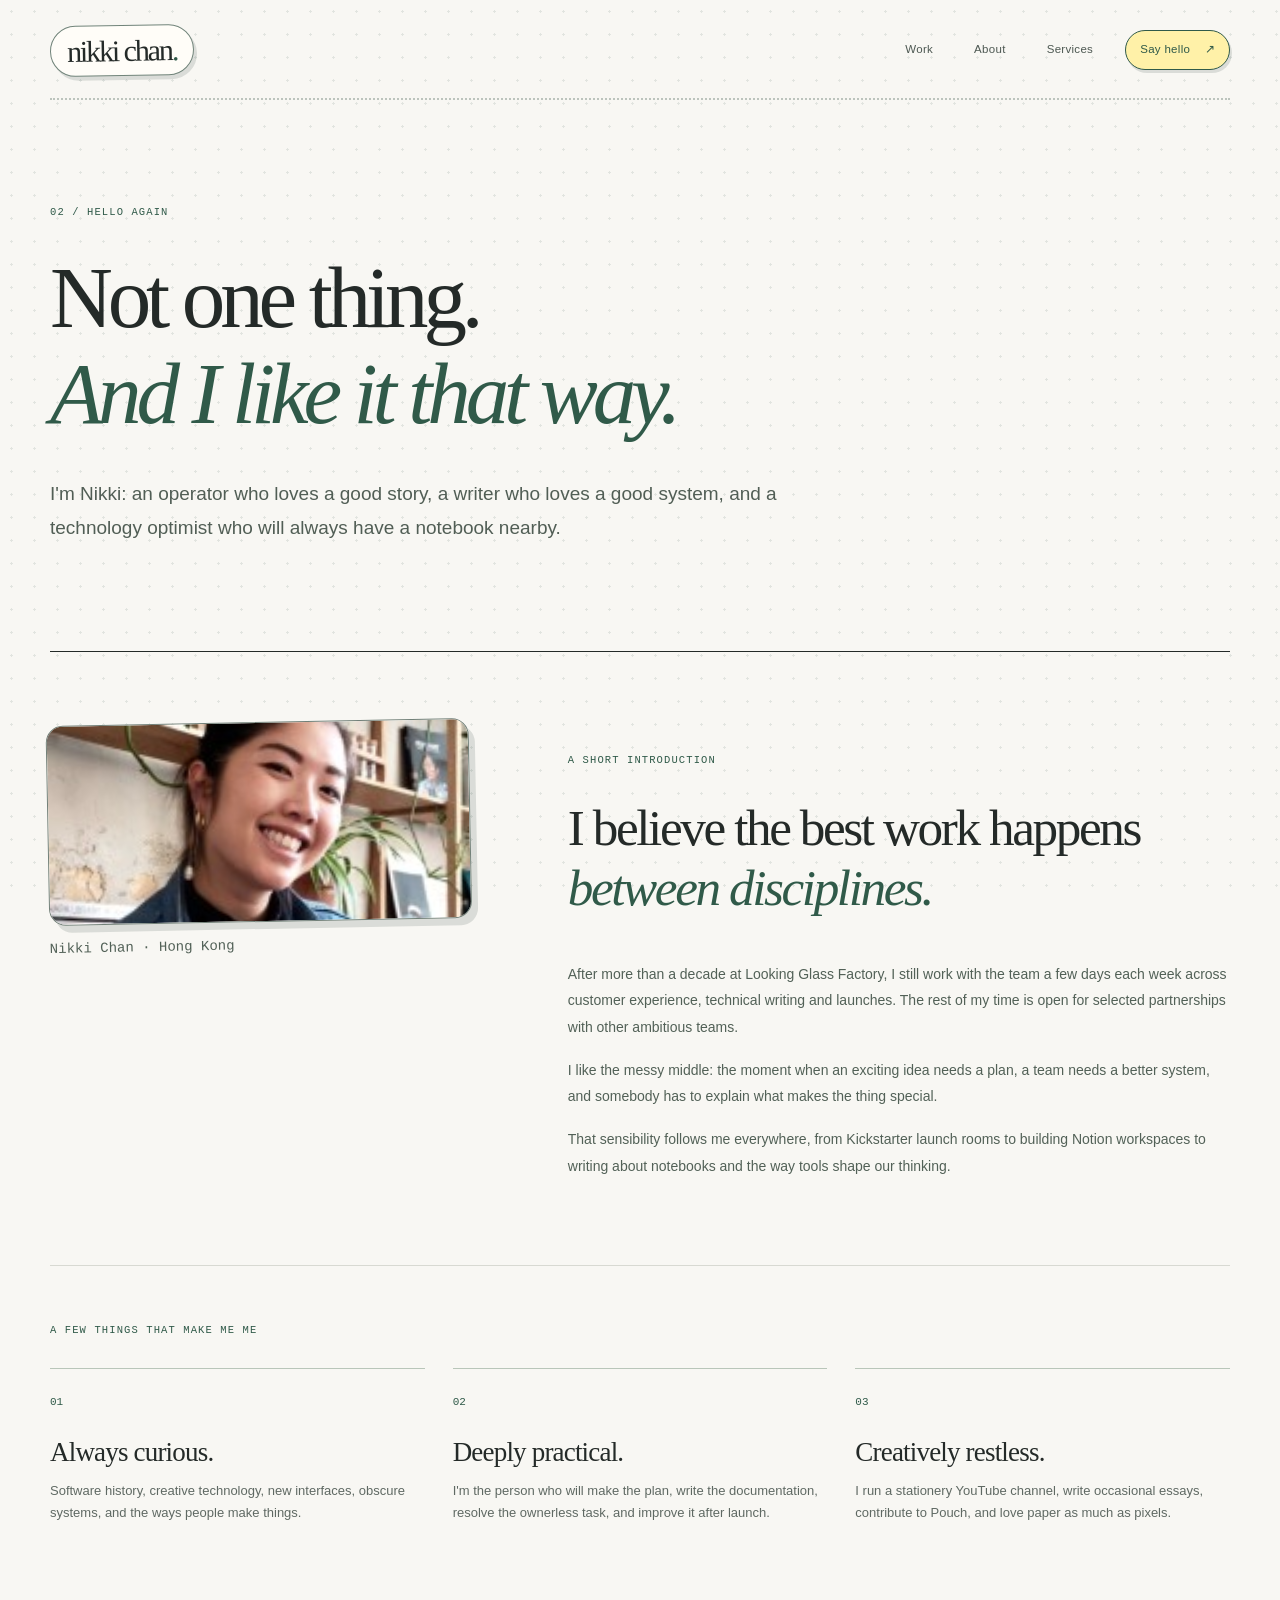
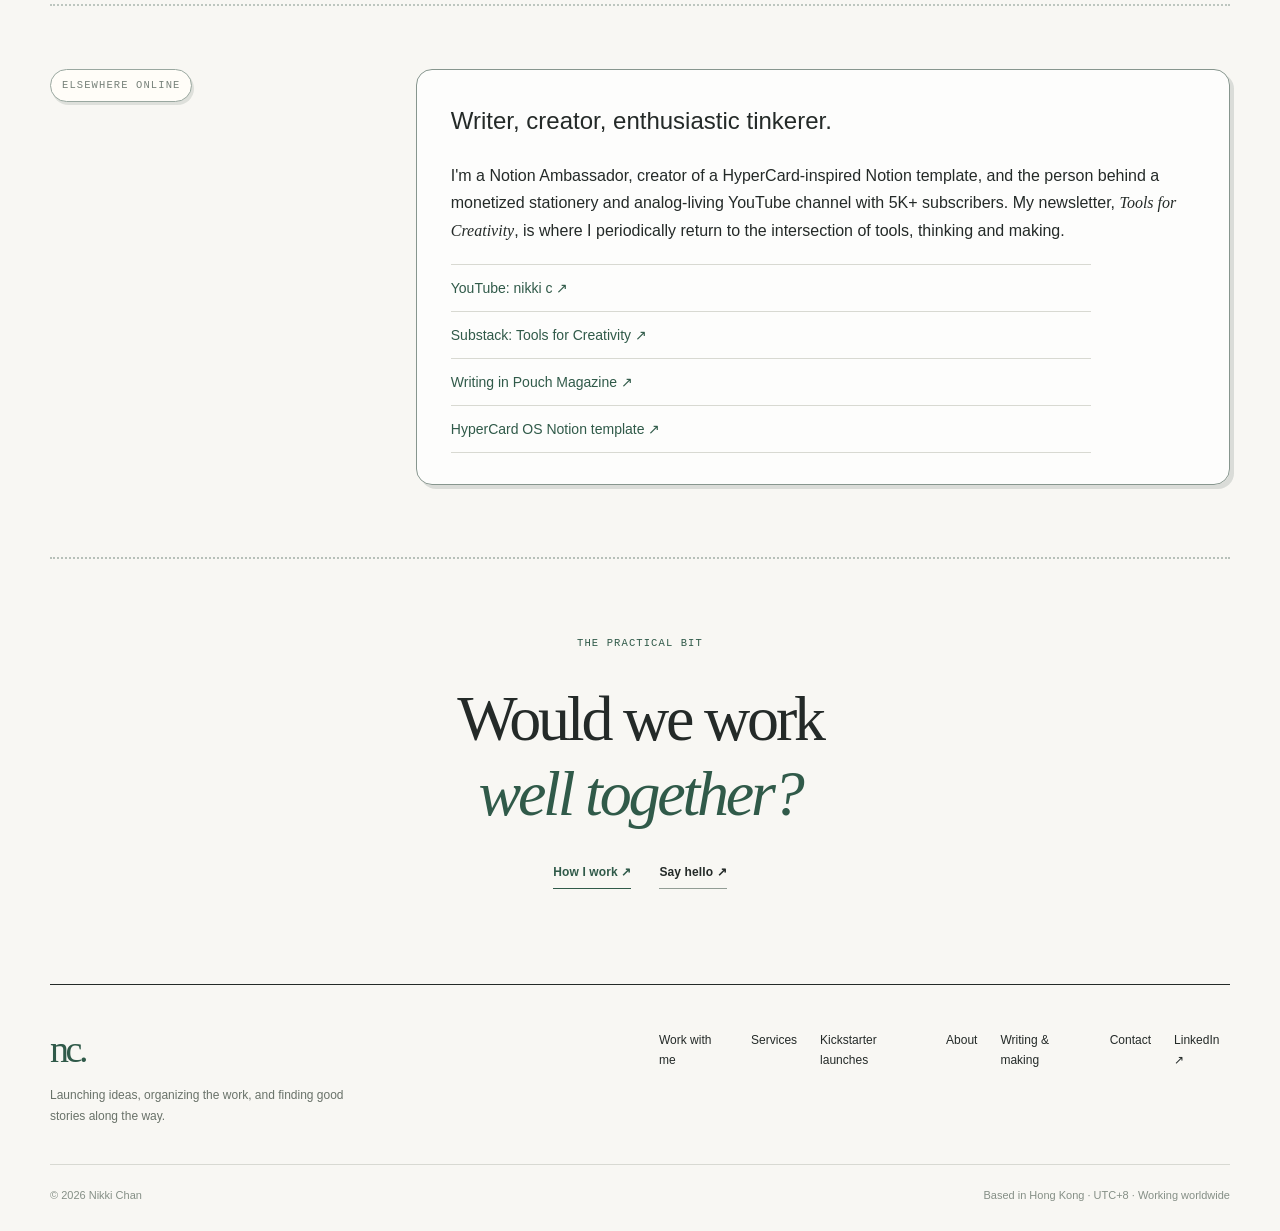
==== commit d89d1276: "Refresh personal site and consulting offers" ====
--- a/about/index.html
+++ b/about/index.html
@@ -1,14 +1,14 @@
 <!DOCTYPE html>
 
 <html lang="en"><head><meta charset="utf-8"/><meta content="width=device-width,initial-scale=1" name="viewport"/>
-<title>About Nikki Chan | Launch Leader, Writer, Notion Ambassador &amp; Creator</title><meta content="Meet Nikki Chan: Hong Kong-based customer experience and launch leader, Notion Ambassador, writer, stationery YouTuber and curious maker of systems." name="description"/>
+<title>About Nikki Chan | Launch Leader, Writer, Notion Ambassador &amp; Creator</title><meta content="Meet Nikki Chan: a Hong Kong-based launch and customer experience leader working with Looking Glass a few days each week and open to selected new projects." name="description"/>
 <meta content="index, follow, max-image-preview:large" name="robots"/><link href="https://nikki.garden/about/" rel="canonical"/>
-<meta content="website" property="og:type"/><meta content="en_HK" property="og:locale"/><meta content="Nikki Chan" property="og:site_name"/><meta content="About Nikki Chan | Launch Leader, Writer, Notion Ambassador &amp; Creator" property="og:title"/><meta content="Meet Nikki Chan: Hong Kong-based customer experience and launch leader, Notion Ambassador, writer, stationery YouTuber and curious maker of systems." property="og:description"/><meta content="https://nikki.garden/about/" property="og:url"/><meta content="https://nikki.garden/assets/og-card.png" property="og:image"/><meta content="1200" property="og:image:width"/><meta content="630" property="og:image:height"/>
-<meta content="summary_large_image" name="twitter:card"/><meta content="About Nikki Chan | Launch Leader, Writer, Notion Ambassador &amp; Creator" name="twitter:title"/><meta content="Meet Nikki Chan: Hong Kong-based customer experience and launch leader, Notion Ambassador, writer, stationery YouTuber and curious maker of systems." name="twitter:description"/><meta content="https://nikki.garden/assets/og-card.png" name="twitter:image"/>
+<meta content="website" property="og:type"/><meta content="en_HK" property="og:locale"/><meta content="Nikki Chan" property="og:site_name"/><meta content="About Nikki Chan | Launch Leader, Writer, Notion Ambassador &amp; Creator" property="og:title"/><meta content="Meet Nikki Chan: a Hong Kong-based launch and customer experience leader working with Looking Glass a few days each week and open to selected new projects." property="og:description"/><meta content="https://nikki.garden/about/" property="og:url"/><meta content="https://nikki.garden/assets/og-card.png" property="og:image"/><meta content="1200" property="og:image:width"/><meta content="630" property="og:image:height"/>
+<meta content="summary_large_image" name="twitter:card"/><meta content="About Nikki Chan | Launch Leader, Writer, Notion Ambassador &amp; Creator" name="twitter:title"/><meta content="Meet Nikki Chan: a Hong Kong-based launch and customer experience leader working with Looking Glass a few days each week and open to selected new projects." name="twitter:description"/><meta content="https://nikki.garden/assets/og-card.png" name="twitter:image"/>
 <meta content="#f8f7f3" name="theme-color"/><link href="../assets/favicon.svg" rel="icon" type="image/svg+xml"/><link href="../assets/styles.css" rel="stylesheet"/>
-<script type="application/ld+json">{"@context": "https://schema.org", "@type": "Person", "name": "Nikki Chan", "alternateName": "Nicole Chan", "jobTitle": "Fractional product launch, operations and customer experience leader", "description": "Hong Kong-based launch and operations leader and Notion Ambassador. Kickstarter campaigns, project leadership, customer experience, community, team processes and AI-assisted workflows.", "url": "https://nikki.garden/", "sameAs": ["https://www.linkedin.com/in/nikkichanlkg", "https://www.youtube.com/@nikkikaigi", "https://nikkic.substack.com/", "https://lookingglassfactory.com/about"], "worksFor": {"@type": "Organization", "name": "Looking Glass Factory", "url": "https://lookingglassfactory.com"}, "homeLocation": {"@type": "Place", "name": "Hong Kong"}, "knowsAbout": ["Kickstarter launch strategy", "Project management", "Team operations", "Notion workspace design", "AI-assisted workflows", "Customer onboarding", "Customer experience", "Community strategy", "Social media strategy", "YouTube content creation", "Technical writing", "Editorial writing"], "hasOfferCatalog": {"@type": "OfferCatalog", "name": "Consulting and fractional leadership", "itemListElement": [{"@type": "OfferCatalog", "name": "Product launches and Kickstarter campaigns"}, {"@type": "OfferCatalog", "name": "Project management and team operations"}, {"@type": "OfferCatalog", "name": "Notion and AI-first systems"}, {"@type": "OfferCatalog", "name": "Customer experience, onboarding and support"}, {"@type": "OfferCatalog", "name": "Community, content and social strategy"}]}}</script></head><body><a class="skip" href="#main">Skip to content</a>
+<script type="application/ld+json">{"@context": "https://schema.org", "@type": "Person", "name": "Nikki Chan", "alternateName": "Nicole Chan", "jobTitle": "Part-time Looking Glass customer experience and technical writing leader; independent launch and operations consultant", "description": "Hong Kong-based launch and operations leader working part-time with Looking Glass and available for selected consulting and fractional partnerships. Notion Ambassador and independent creator.", "url": "https://nikki.garden/", "sameAs": ["https://www.linkedin.com/in/nikkichanlkg", "https://www.youtube.com/@nikkikaigi", "https://nikkic.substack.com/", "https://lookingglassfactory.com/about"], "worksFor": {"@type": "Organization", "name": "Looking Glass Factory", "url": "https://lookingglassfactory.com"}, "homeLocation": {"@type": "Place", "name": "Hong Kong"}, "knowsAbout": ["Kickstarter launch strategy", "Project management", "Team operations", "Notion workspace design", "AI-assisted workflows", "Customer onboarding", "Customer experience", "Community strategy", "Social media strategy", "YouTube content creation", "Technical writing", "Editorial writing"], "hasOfferCatalog": {"@type": "OfferCatalog", "name": "Consulting and fractional leadership", "itemListElement": [{"@type": "OfferCatalog", "name": "Product launches and Kickstarter campaigns"}, {"@type": "OfferCatalog", "name": "Project management and team operations"}, {"@type": "OfferCatalog", "name": "Notion and AI-first systems"}, {"@type": "OfferCatalog", "name": "Customer experience, onboarding and support"}, {"@type": "OfferCatalog", "name": "Community, content and social strategy"}]}}</script></head><body><a class="skip" href="#main">Skip to content</a>
 <div class="site-shell"><header class="site-header"><a aria-label="Nikki Chan, home" class="wordmark" href="../">nikki chan<span class="wordmark-dot">.</span></a><nav aria-label="Main navigation"><a href="../work/">Work</a><a href="../about/">About</a><a href="../services/">Services</a><a class="nav-contact" href="../contact/">Say hello <span aria-hidden="true">↗</span></a></nav></header><main id="main"><section class="page-hero about-page"><p class="eyebrow">02 / Hello again</p><h1>Not one thing.<br/><em>And I like it that way.</em></h1><p class="page-lede">I'm Nikki: an operator who loves a good story, a writer who loves a good system, and a technology optimist who will always have a notebook nearby.</p></section>
-<section class="about-feature"><div class="about-portrait-frame"><img alt="Portrait of Nikki Chan" class="portrait-photo" height="200" loading="lazy" src="../assets/portrait.jpg" width="200"/><p class="portrait-caption">Nikki Chan · Hong Kong</p></div><div class="about-feature-body"><p class="eyebrow">A short introduction</p><h2>I believe the best work happens <em>between disciplines.</em></h2><p>Over a decade at Looking Glass Factory, I've helped bring products from emerging technology to real customers—through launches, technical education, support operations, and communities. I currently serve as VP of Customer Experience &amp; Technical Writing.</p><p>I like the messy middle: the moment when an exciting idea needs a plan, a team needs a better system, and somebody has to explain what makes the thing special.</p><p>That sensibility follows me everywhere—from Kickstarter launch rooms to building Notion workspaces to writing about notebooks and the way tools shape our thinking.</p></div></section>
+<section class="about-feature"><div class="about-portrait-frame"><img alt="Portrait of Nikki Chan" class="portrait-photo" height="200" loading="lazy" src="../assets/portrait.jpg" width="200"/><p class="portrait-caption">Nikki Chan · Hong Kong</p></div><div class="about-feature-body"><p class="eyebrow">A short introduction</p><h2>I believe the best work happens <em>between disciplines.</em></h2><p>After more than a decade at Looking Glass Factory, I still work with the team a few days each week across customer experience, technical writing and launches. The rest of my time is open for selected partnerships with other ambitious teams.</p><p>I like the messy middle: the moment when an exciting idea needs a plan, a team needs a better system, and somebody has to explain what makes the thing special.</p><p>That sensibility follows me everywhere, from Kickstarter launch rooms to building Notion workspaces to writing about notebooks and the way tools shape our thinking.</p></div></section>
 <section class="about-manifesto"><p class="eyebrow">A few things that make me me</p><div class="manifesto-grid"><div><span>01</span><h3>Always curious.</h3><p>Software history, creative technology, new interfaces, obscure systems, and the ways people make things.</p></div><div><span>02</span><h3>Deeply practical.</h3><p>I'm the person who will make the plan, write the documentation, resolve the ownerless task, and improve it after launch.</p></div><div><span>03</span><h3>Creatively restless.</h3><p>I run a stationery YouTube channel, write occasional essays, contribute to Pouch, and love paper as much as pixels.</p></div></div></section>
 <section class="page-section"><div class="section-marker">Elsewhere online</div><div class="page-section-body"><h2>Writer, creator, enthusiastic tinkerer.</h2><p>I'm a Notion Ambassador, creator of a HyperCard-inspired Notion template, and the person behind a monetized stationery and analog-living YouTube channel with 5K+ subscribers. My newsletter, <em>Tools for Creativity</em>, is where I periodically return to the intersection of tools, thinking and making.</p><div class="external-link-list"><a href="https://www.youtube.com/@nikkikaigi" rel="noopener noreferrer" target="_blank">YouTube: nikki c ↗</a><a href="https://nikkic.substack.com/" rel="noopener noreferrer" target="_blank">Substack: Tools for Creativity ↗</a><a href="https://shop.pouchmagazine.com/b/digital-pouch-issue-3" rel="noopener noreferrer" target="_blank">Writing in Pouch Magazine ↗</a><a href="https://nikkiccccc.gumroad.com/l/HyperCardOSNotionTemplate" rel="noopener noreferrer" target="_blank">HyperCard OS Notion template ↗</a></div></div></section>
 <section class="last-cta compact"><p class="eyebrow">The practical bit</p><h2>Would we work<br/><em>well together?</em></h2><div class="cta-links"><a class="text-link primary-link" href="../work-with-me/">How I work ↗</a><a class="text-link" href="../contact/">Say hello ↗</a></div></section></main>
--- a/assets/styles.css
+++ b/assets/styles.css
@@ -1,4 +1,4 @@
-/* Nikki Chan / Editorial personal site — no framework or tracker required. */
+/* Nikki Chan / Editorial personal site / no framework or tracker required. */
 :root{--paper:#f8f7f3;--ink:#242a28;--faint:#eceae3;--muted:#5f6963;--line:#d8d9d2;--moss:#305a49;--mossdark:#203b31;--serif:Georgia,"Iowan Old Style","Baskerville",serif;--sans:ui-sans-serif,-apple-system,BlinkMacSystemFont,"Segoe UI",Helvetica,Arial,sans-serif;--mono:ui-monospace,SFMono-Regular,Menlo,Consolas,monospace}
 *{box-sizing:border-box}html{scroll-behavior:smooth}body{margin:0;background:var(--paper);color:var(--ink);font-family:var(--sans);-webkit-font-smoothing:antialiased;font-size:16px;line-height:1.7}::selection{background:#c1d7c8;color:#172b23}a{color:inherit;text-decoration:none}a:focus-visible{outline:2px solid var(--moss);outline-offset:4px}h1,h2,h3,p{margin-top:0}p{margin-bottom:1.15em}h1,h2,h3{font-weight:400}em{font-family:var(--serif);font-weight:400;font-style:italic}strong{font-weight:600}.skip{position:absolute;top:-60px;left:14px;background:white;padding:10px;z-index:20}.skip:focus{top:10px}.site-shell{width:min(1184px,calc(100% - 100px));margin:auto}.site-header{min-height:94px;display:flex;align-items:center;justify-content:space-between;border-bottom:1px solid var(--ink);gap:25px}.wordmark{font-family:var(--serif);font-size:27px;letter-spacing:-.07em;line-height:1;white-space:nowrap}.wordmark-dot{color:var(--moss)}nav{display:flex;align-items:center;gap:31px;font-size:12px;font-weight:500;letter-spacing:.025em}nav a{color:#4d5852;transition:color .2s}nav a:hover,nav a[aria-current="page"]{color:var(--moss);text-decoration:underline;text-underline-offset:8px}.nav-contact{border:1px solid var(--moss);padding:9px 14px;color:var(--moss);text-decoration:none!important}.nav-contact:hover{background:var(--moss);color:white}.nav-contact span{margin-left:11px}
 .eyebrow,.section-marker,.aside-label,.num,.availability-kicker,.margin-note,.feature-label,.work-index,.contact-label{font-family:var(--mono);text-transform:uppercase;font-size:10.5px;line-height:1.6;font-weight:500;letter-spacing:.105em}.eyebrow{color:var(--moss);margin-bottom:29px}.tiny-square{display:inline-block;width:6px;height:6px;background:var(--moss);margin-right:10px;transform:translateY(-1px)}
@@ -47,7 +47,7 @@
 /* v4 personal editorial layer */
 :root{--apricot:#bc7558;--peach:#f2e4d9;--lavender:#e8e5ef;--palegreen:#e6ece4}
 .site-header{min-height:100px}.wordmark{font-size:30px}.site-header nav{gap:23px}.site-header nav a{font-size:11.5px}
-.creative-hero{padding-top:82px;padding-bottom:90px}.creative-hero h1{font-size:clamp(54px,5.65vw,80px);line-height:1.13;margin-bottom:28px}.creative-hero .lede{max-width:740px}.creative-hero .hero-intro{max-width:670px}.hero-scribble{font-family:var(--serif);font-size:15px;font-style:italic;color:var(--apricot);margin-top:42px;transform:rotate(-2deg);transform-origin:left center;letter-spacing:.01em}
+.creative-hero{padding-top:82px;padding-bottom:90px}.creative-hero h1.hero-introduction{font-size:clamp(22px,2.18vw,30px);line-height:1.42;letter-spacing:-.02em;max-width:740px;margin-bottom:28px}.creative-hero .hero-name{color:var(--moss)}.creative-hero .lede{max-width:740px}.creative-hero .hero-intro{max-width:670px}.hero-scribble{font-family:var(--serif);font-size:15px;font-style:italic;color:var(--apricot);margin-top:42px;transform:rotate(-2deg);transform-origin:left center;letter-spacing:.01em}
 .elsewhere-links{display:grid;gap:8px;margin-bottom:24px}.elsewhere-links a{font-size:12px;color:var(--moss);border-bottom:1px dotted #a7b5aa;padding-bottom:7px;transition:padding .2s}.elsewhere-links a:hover{padding-left:5px}
 .creative-band{border-top:1px solid var(--ink);border-bottom:1px solid var(--line);display:grid;grid-template-columns:.72fr 1.28fr;gap:5%;padding:78px 0 92px}.creative-band-lead h2{font-family:var(--serif);font-size:clamp(33px,3.5vw,50px);line-height:1.22;letter-spacing:-.045em}.creative-band-lead h2 em{color:var(--apricot)}.creative-band-lead>p:not(.eyebrow){font-size:14px;color:var(--muted);line-height:1.82;max-width:345px}.creator-card-grid{display:grid;grid-template-columns:1fr 1fr;gap:16px}.creator-card{display:flex;min-height:520px;flex-direction:column;padding:22px;position:relative;border:1px solid #dfd9cf;transition:transform .2s,box-shadow .2s}.creator-card:hover{transform:translateY(-3px);box-shadow:0 8px 22px #2b292115}.creator-card.warm{background:var(--peach)}.creator-card.pale{background:#e5ece5}.card-stamp{font:10px var(--mono);letter-spacing:.06em;color:#745b51}.creator-type{font:10px var(--mono);text-transform:uppercase;letter-spacing:.07em;margin-top:auto;color:#6f655c}.creator-card h3{font:normal 27px/1.15 var(--serif);letter-spacing:-.035em;margin:11px 0}.creator-card h3 em{font-size:22px}.creator-card p{font-size:12px;line-height:1.78;color:#625e57;max-width:270px}.creator-more{font-size:11px;color:var(--moss);margin-top:16px;border-top:1px solid #cfcac1;padding-top:10px}
 .stationery-art{height:225px;margin:8px 0 20px;position:relative;overflow:hidden}.book{position:absolute;display:block;width:125px;height:178px;border-radius:3px 10px 8px 3px;box-shadow:5px 7px 1px #3c3b3027}.book-one{background:#d5c1a6;top:18px;left:38%;transform:rotate(-23deg)}.book-two{background:#586c59;top:23px;left:23%;transform:rotate(10deg)}.book-three{background:#e4d1ba;top:17px;left:47%;transform:rotate(23deg);border-left:10px solid #bd926e}.paper-slip{position:absolute;top:160px;left:13%;background:#f9f5e9;padding:14px 17px;transform:rotate(-6deg);box-shadow:2px 3px 6px #514b3e30;font:italic 16px var(--serif)}
@@ -63,3 +63,344 @@
 /* Finishing details */
 .creative-hero .margin-note{display:none}
 .portrait-photo{display:block;object-fit:cover;width:100%;aspect-ratio:4/5;filter:saturate(.9)}
+
+/* Playful spatial-card layer */
+:root{
+  --play-yellow:#fff1a8;
+  --play-pink:#ffdce8;
+  --play-blue:#dceeff;
+  --play-lilac:#e8e0ff;
+  --play-mint:#dff2e5;
+  --play-peach:#ffe1c7;
+  --play-card:#fffdf8;
+  --play-border:#54675d;
+  --play-shadow:#263e3224;
+  --play-dot:#45625320;
+}
+body{
+  background-color:var(--paper);
+  background-image:radial-gradient(circle,var(--play-dot) 1.05px,transparent 1.2px);
+  background-size:23px 23px;
+  background-attachment:fixed;
+}
+.site-shell{position:relative}
+.site-header{border-bottom:0;position:relative}
+.site-header::after{
+  content:"";
+  position:absolute;
+  left:0;
+  right:0;
+  bottom:0;
+  border-bottom:2px dotted #81928880;
+}
+.wordmark{
+  background:var(--play-card);
+  border:1px solid #71847a;
+  border-radius:999px;
+  box-shadow:3px 4px 0 var(--play-shadow);
+  padding:10px 16px 9px;
+  transform:rotate(-1deg);
+  transition:transform .18s ease,box-shadow .18s ease;
+}
+.wordmark:hover{box-shadow:1px 2px 0 var(--play-shadow);transform:rotate(0deg) translateY(1px)}
+.site-header nav a:not(.nav-contact){border-radius:999px;padding:5px 9px;transition:background .18s ease,color .18s ease}
+.site-header nav a:not(.nav-contact):hover{background:var(--play-blue);text-decoration:none}
+.nav-contact{
+  background:var(--play-yellow);
+  border-radius:999px;
+  box-shadow:2px 3px 0 var(--play-shadow);
+}
+.nav-contact:hover{box-shadow:1px 1px 0 var(--play-shadow);transform:translateY(1px)}
+.hero,.page-hero{position:relative}
+.hero-main::before{
+  content:"✦";
+  position:absolute;
+  margin:-43px 0 0 -31px;
+  color:#d27375;
+  font-size:25px;
+  transform:rotate(-12deg);
+}
+.creative-hero h1.hero-introduction{
+  background:#ffffffc7;
+  border:1px solid #7c8c83;
+  border-radius:15px;
+  box-shadow:5px 6px 0 var(--play-shadow);
+  padding:22px 25px;
+  transform:rotate(-.35deg);
+}
+.creative-hero .hero-name{
+  background:var(--play-yellow);
+  border-radius:7px;
+  box-decoration-break:clone;
+  padding:0 .18em .06em;
+}
+.hero-aside{transform:rotate(.7deg)}
+.availability{
+  background:var(--play-yellow);
+  border:1px solid #6e7f75;
+  border-radius:16px;
+  box-shadow:5px 6px 0 var(--play-shadow);
+  padding:26px 24px 24px;
+  position:relative;
+}
+.availability::before{
+  content:"";
+  position:absolute;
+  top:11px;
+  right:14px;
+  width:12px;
+  height:12px;
+  border:1px solid #7d555c;
+  border-radius:50%;
+  background:#e88d9e;
+  box-shadow:1px 2px 0 #73596333;
+}
+.hero-scribble{
+  background:var(--play-pink);
+  border:1px solid #ad7f8e;
+  border-radius:8px;
+  box-shadow:3px 4px 0 #51363b18;
+  display:inline-block;
+  padding:8px 12px;
+}
+.section,.launch-proof,.engagement-home,.workwith-intro,.approach-section,.page-section{border-top:2px dotted #84968c80}
+.section-marker,.page-aside,.engagement-index{
+  background:var(--play-card);
+  border:1px solid #9aa8a0;
+  border-radius:999px;
+  display:inline-block;
+  justify-self:start;
+  padding:7px 11px;
+  width:max-content;
+  height:max-content;
+  box-shadow:2px 3px 0 #293f3320;
+}
+.service-list{border-top:0;display:grid;grid-template-columns:repeat(2,minmax(0,1fr));gap:15px}
+.service-item{
+  border:1px solid #7b8b82;
+  border-radius:15px;
+  box-shadow:4px 5px 0 var(--play-shadow);
+  grid-template-columns:38px 1fr 18px;
+  min-height:178px;
+  padding:24px 20px;
+  transition:transform .18s ease,box-shadow .18s ease;
+}
+.service-item:nth-child(1){background:var(--play-yellow);transform:rotate(-.35deg)}
+.service-item:nth-child(2){background:var(--play-blue);transform:rotate(.35deg)}
+.service-item:nth-child(3){background:var(--play-pink);transform:rotate(.25deg)}
+.service-item:nth-child(4){background:var(--play-mint);transform:rotate(-.25deg)}
+.service-item:hover{background:inherit;border-color:#54675d;box-shadow:2px 3px 0 var(--play-shadow);padding-left:20px;transform:translateY(2px) rotate(0deg)}
+.service-item p{color:#4c5952}
+.launch-proof{border-bottom:0}
+.proof-metric{
+  border:1px solid #718279;
+  border-radius:15px;
+  box-shadow:4px 5px 0 var(--play-shadow);
+  min-height:205px;
+  padding:21px 20px;
+}
+.proof-metric:nth-child(1){background:var(--play-blue);transform:rotate(-.7deg)}
+.proof-metric:nth-child(2){background:var(--play-peach);transform:rotate(.7deg)}
+.engagement-mini{
+  border:1px solid #718279;
+  border-radius:16px;
+  box-shadow:4px 5px 0 var(--play-shadow);
+  position:relative;
+  transition:transform .18s ease,box-shadow .18s ease;
+}
+.engagement-mini::before{
+  content:"";
+  position:absolute;
+  top:12px;
+  right:13px;
+  width:10px;
+  height:10px;
+  border-radius:50%;
+  background:#ef8fa1;
+  border:1px solid #8b5f68;
+}
+.engagement-mini:nth-child(1){background:var(--play-pink);transform:rotate(-.45deg)}
+.engagement-mini:nth-child(2){background:var(--play-yellow);transform:rotate(.45deg)}
+.engagement-mini:nth-child(3){background:var(--play-lilac);transform:rotate(-.25deg)}
+.engagement-mini:hover{background:inherit;border-color:#566a5f;box-shadow:2px 3px 0 var(--play-shadow);transform:translateY(2px) rotate(0deg)}
+.feature-band{
+  border:1px solid #1e3a2f;
+  border-radius:20px;
+  box-shadow:7px 8px 0 #24403529;
+  transform:rotate(-.25deg);
+}
+.workwith-status{
+  background:var(--play-mint);
+  border:1px solid #82958a;
+  border-radius:999px;
+  box-shadow:3px 4px 0 var(--play-shadow);
+  display:inline-flex;
+  padding:12px 16px;
+}
+.workwith-models{border-top:0;display:grid;gap:23px;margin-bottom:76px}
+.engagement-detail{
+  border:1px solid #708078;
+  border-radius:19px;
+  box-shadow:5px 6px 0 var(--play-shadow);
+  grid-template-columns:26% 1fr;
+  padding:50px 43px 54px;
+}
+.engagement-detail:nth-child(1){background:var(--play-pink);transform:rotate(-.2deg)}
+.engagement-detail:nth-child(2){background:var(--play-yellow);transform:rotate(.2deg)}
+.engagement-detail:nth-child(3){background:var(--play-lilac);transform:rotate(-.15deg)}
+.engagement-detail .engagement-index{background:#fffaf2}
+.engagement-points li{border-top:1px dotted #6f8077}
+.engagement-best{
+  background:#ffffff8f;
+  border:1px solid #829289;
+  border-radius:10px;
+  padding:12px 14px;
+}
+.approach-steps>div{
+  background:var(--play-card);
+  border:1px solid #87978f;
+  border-radius:13px;
+  box-shadow:3px 4px 0 var(--play-shadow);
+  padding:17px 16px;
+}
+.approach-steps>div:nth-child(2){background:var(--play-blue);transform:rotate(.5deg)}
+.investment-note{
+  background:var(--play-peach);
+  border:1px solid #8a786a;
+  border-radius:18px;
+  box-shadow:5px 6px 0 var(--play-shadow);
+  transform:rotate(.2deg);
+}
+.faq-items{border-top:0;display:grid;gap:9px}
+.faq-items details{
+  background:#ffffffb8;
+  border:1px solid #87968e;
+  border-radius:12px;
+  box-shadow:2px 3px 0 var(--play-shadow);
+  padding:17px 18px;
+}
+.page-section-body,.contact-note{
+  background:#ffffffc2;
+  border:1px solid #87968e;
+  border-radius:16px;
+  box-shadow:4px 5px 0 var(--play-shadow);
+  padding:31px 34px;
+}
+.about-portrait-frame{transform:rotate(-1.1deg)}
+.portrait-photo{border:1px solid #718178;border-radius:17px;box-shadow:6px 7px 0 var(--play-shadow)}
+.editorial-feature-art,.system-illustration,.work-creator,.creator-card{border-radius:17px;box-shadow:5px 6px 0 var(--play-shadow)}
+.last-cta{border-top:2px dotted #788a8080}
+
+@media(max-width:720px){
+  body{background-size:19px 19px}
+  .hero-main::before{display:none}
+  .creative-hero h1.hero-introduction{padding:18px 19px}
+  .hero-aside{transform:none}
+  .service-list{grid-template-columns:1fr}
+  .service-item{min-height:0;transform:none!important}
+  .proof-metric{min-height:170px}
+  .section-marker,.page-aside,.engagement-index{width:max-content;margin-bottom:24px}
+  .engagement-mini{transform:none!important}
+  .engagement-detail{display:block;padding:35px 24px 39px;transform:none!important}
+  .workwith-status{border-radius:14px}
+  .page-section-body,.contact-note{padding:24px 21px}
+  .feature-band,.investment-note{transform:none}
+}
+@media(prefers-reduced-motion:reduce){
+  .wordmark,.service-item,.engagement-mini,.nav-contact{transition:none}
+}
+
+/* Compact desktop hero */
+@media(min-width:901px){
+  .creative-hero{
+    grid-template-columns:minmax(0,1.55fr) minmax(330px,.95fr);
+    gap:5%;
+    padding-bottom:34px;
+  }
+  .creative-hero .hero-aside{padding-top:0}
+  .creative-hero .hero-actions{margin-top:30px}
+  .availability{padding:22px 22px 20px}
+  .availability-line{font-size:25px;line-height:1.24;margin:16px 0 14px}
+  .availability>p:not(.availability-line){line-height:1.58;margin-bottom:13px}
+  .availability .aside-rule{margin:17px 0}
+  .availability .aside-label{margin-bottom:7px}
+  .availability .elsewhere-links{gap:4px;margin-bottom:14px}
+  .availability .elsewhere-links span{font-size:12px;line-height:1.48}
+  .availability .minor-link{margin-top:4px}
+}
+
+/* One coherent playful system */
+.hero-main::before{display:none}
+.service-item:nth-child(1),.service-item:nth-child(2),.service-item:nth-child(3),.service-item:nth-child(4),
+.proof-metric:nth-child(1),.proof-metric:nth-child(2),
+.engagement-mini:nth-child(1),.engagement-mini:nth-child(2),.engagement-mini:nth-child(3),
+.engagement-detail:nth-child(1),.engagement-detail:nth-child(2),.engagement-detail:nth-child(3),
+.feature-band,.investment-note{transform:none}
+.service-item,.proof-metric,.engagement-mini,.engagement-detail,.page-section-body,.contact-note{
+  box-shadow:4px 4px 0 var(--play-shadow);
+}
+.service-item:nth-child(1),.proof-metric:nth-child(1),.engagement-mini:nth-child(2),.engagement-detail:nth-child(2){background:var(--play-yellow)}
+.service-item:nth-child(2),.proof-metric:nth-child(2),.engagement-mini:nth-child(1),.engagement-detail:nth-child(1){background:var(--play-blue)}
+.service-item:nth-child(3){background:var(--play-peach)}
+.service-item:nth-child(4),.engagement-mini:nth-child(3),.engagement-detail:nth-child(3){background:var(--play-mint)}
+.service-item:hover,.engagement-mini:hover{
+  box-shadow:1px 2px 0 var(--play-shadow);
+  transform:translateY(2px);
+}
+.hero-journey{
+  height:118px;
+  margin-top:31px;
+  max-width:620px;
+  position:relative;
+}
+.hero-journey-line{
+  height:100%;
+  inset:0;
+  overflow:visible;
+  position:absolute;
+  width:100%;
+}
+.journey-path{
+  animation:journey-dashes 16s linear infinite;
+  fill:none;
+  stroke:#5f776a;
+  stroke-dasharray:6 9;
+  stroke-linecap:round;
+  stroke-width:1.5;
+}
+.journey-dot{
+  fill:#ed8d9f;
+  stroke:#7f565f;
+  stroke-width:1;
+}
+.journey-card{
+  border:1px solid #718279;
+  border-radius:9px;
+  box-shadow:3px 3px 0 var(--play-shadow);
+  font:10px/1.3 var(--mono);
+  letter-spacing:.065em;
+  padding:9px 12px;
+  position:absolute;
+  text-transform:uppercase;
+  white-space:nowrap;
+}
+.journey-idea{background:var(--play-mint);left:0;top:49px;transform:rotate(-1.5deg)}
+.journey-story{background:var(--play-blue);left:41%;top:2px;transform:rotate(1deg)}
+.journey-launch{background:var(--play-yellow);right:0;top:51px;transform:rotate(-.7deg)}
+@keyframes journey-dashes{to{stroke-dashoffset:-150}}
+
+@media(max-width:900px){
+  .hero-journey{height:102px;margin-top:27px}
+  .journey-card{font-size:9px;padding:7px 9px}
+  .journey-story{left:38%}
+}
+@media(max-width:520px){
+  .hero-journey{height:92px}
+  .journey-idea{top:45px}
+  .journey-story{left:35%}
+  .journey-launch{top:46px}
+}
+@media(prefers-reduced-motion:reduce){
+  .journey-path{animation:none}
+  .journey-dot{display:none}
+}
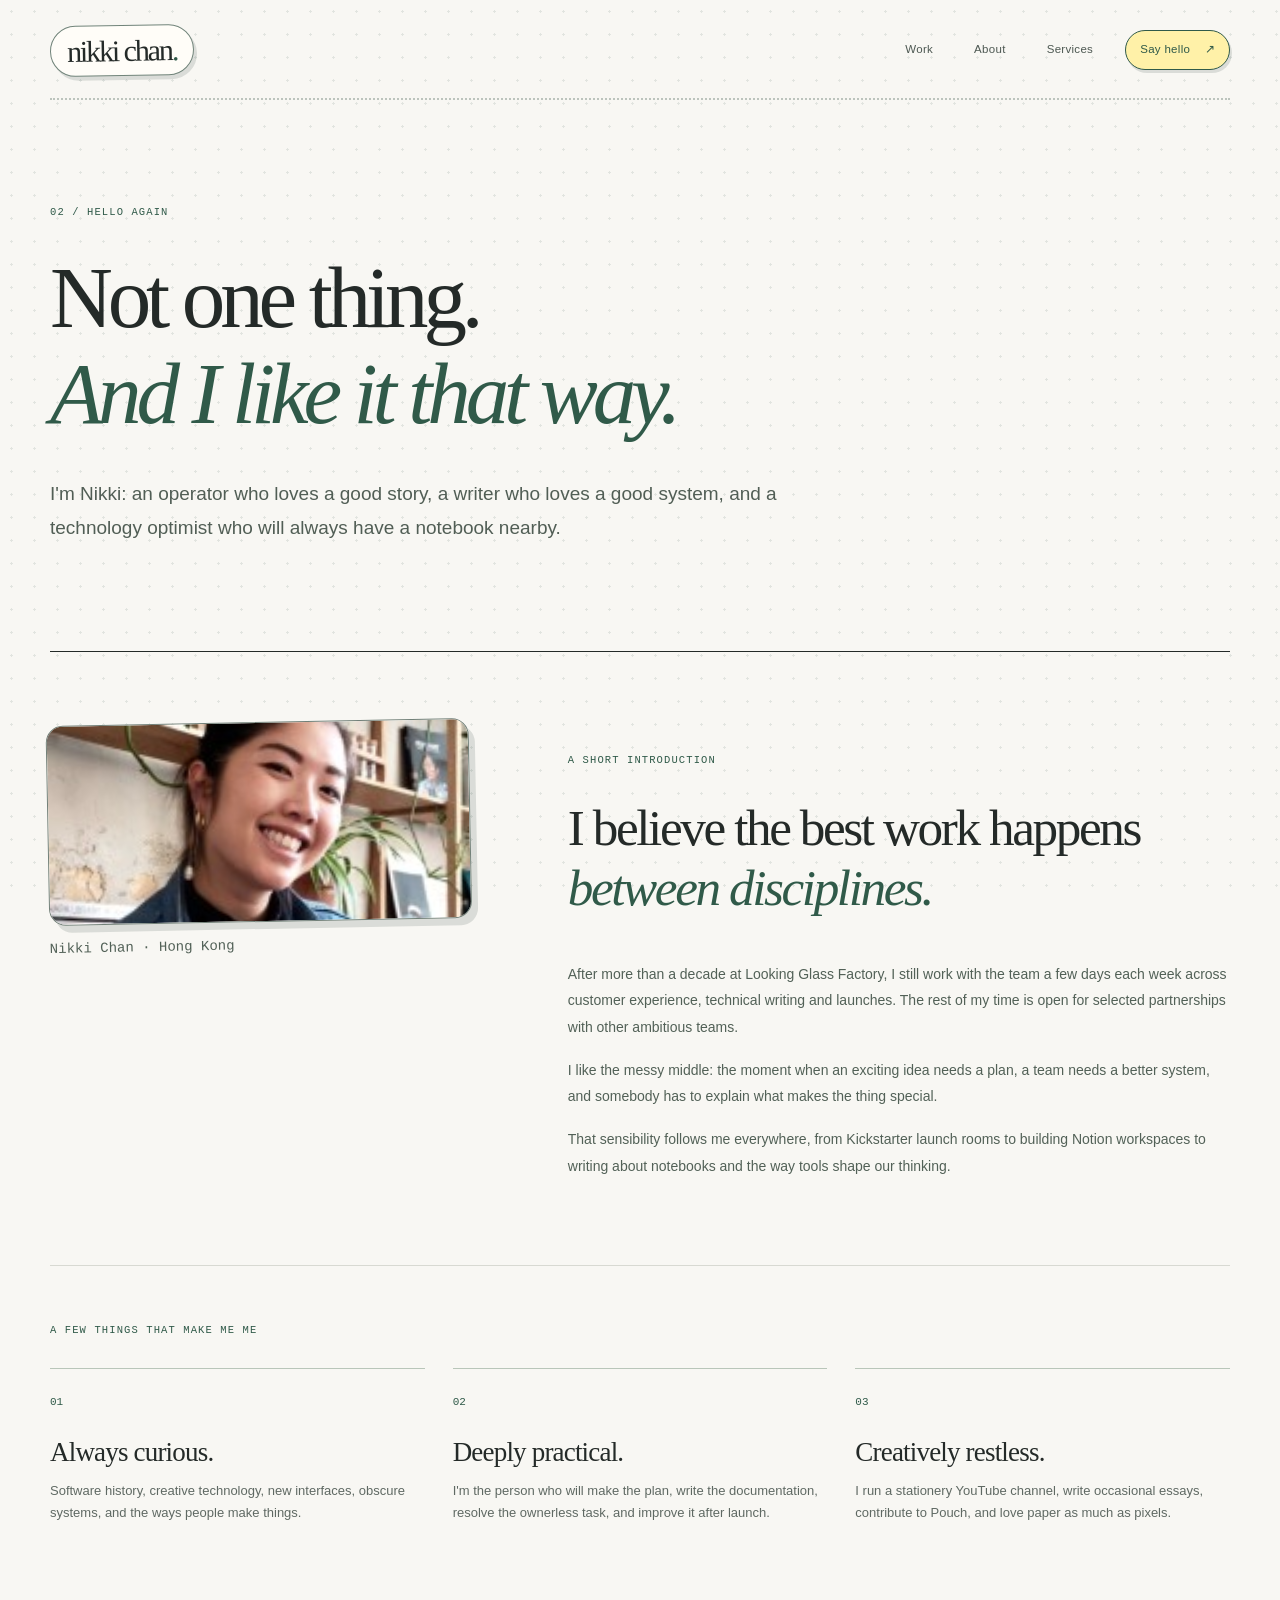
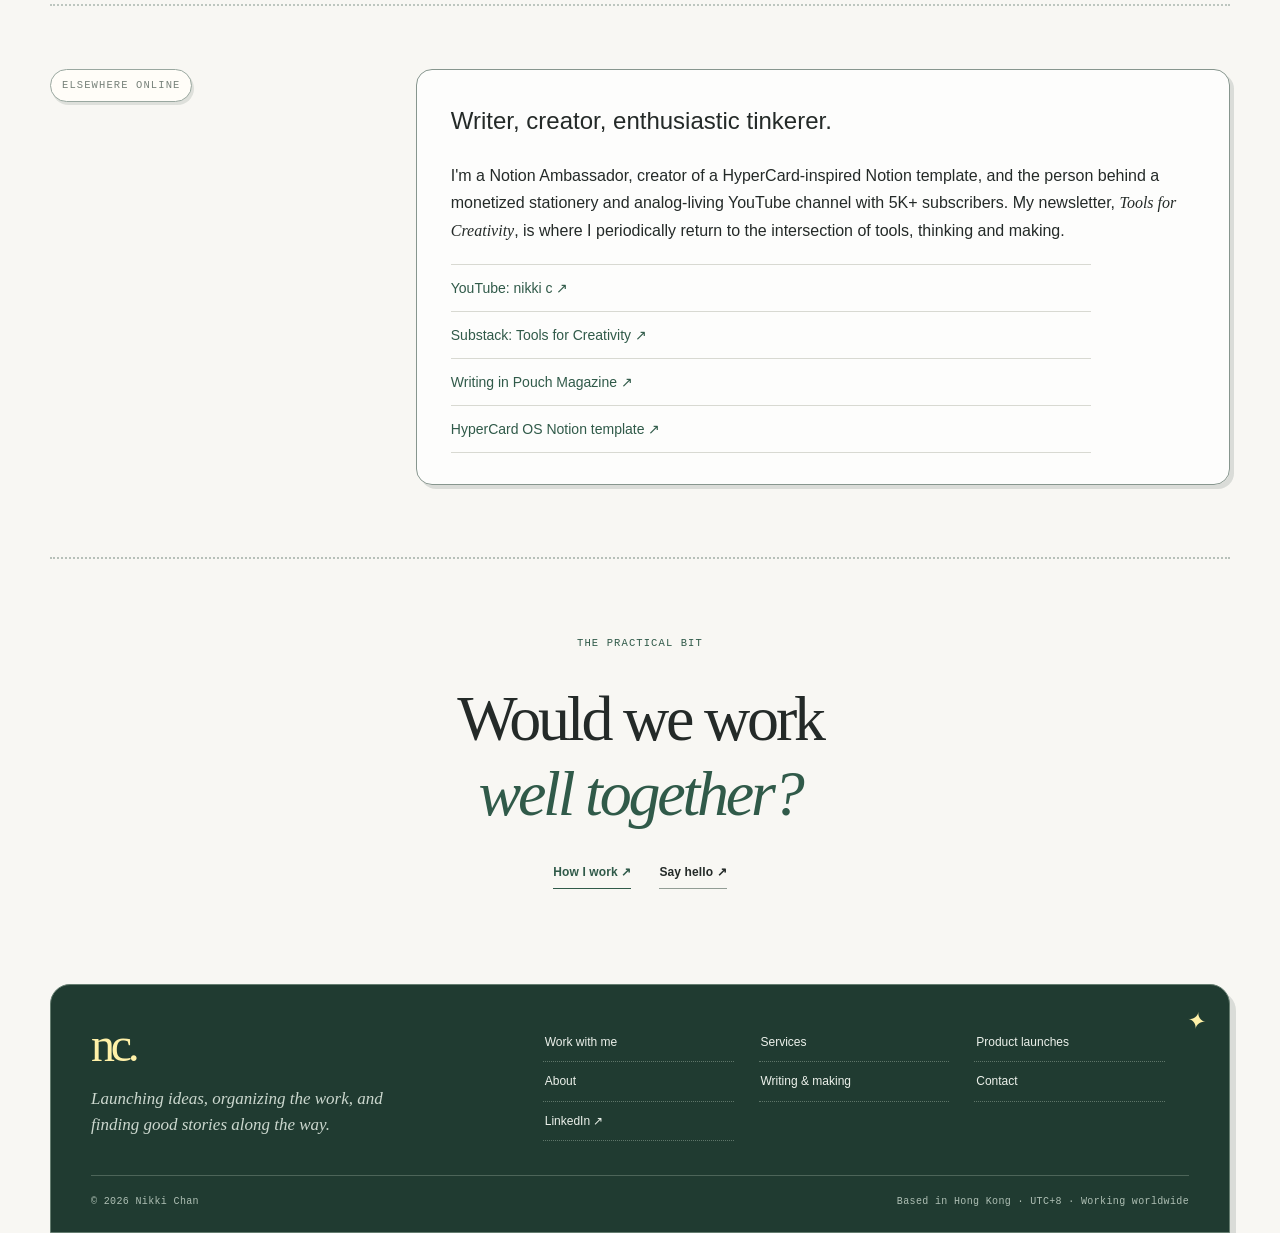
==== commit 6791776a: "Redesign site footer" ====
--- a/about/index.html
+++ b/about/index.html
@@ -5,7 +5,7 @@
 <meta content="index, follow, max-image-preview:large" name="robots"/><link href="https://nikki.garden/about/" rel="canonical"/>
 <meta content="website" property="og:type"/><meta content="en_HK" property="og:locale"/><meta content="Nikki Chan" property="og:site_name"/><meta content="About Nikki Chan | Launch Leader, Writer, Notion Ambassador &amp; Creator" property="og:title"/><meta content="Meet Nikki Chan: a Hong Kong-based launch and customer experience leader working with Looking Glass a few days each week and open to selected new projects." property="og:description"/><meta content="https://nikki.garden/about/" property="og:url"/><meta content="https://nikki.garden/assets/og-card.png" property="og:image"/><meta content="1200" property="og:image:width"/><meta content="630" property="og:image:height"/>
 <meta content="summary_large_image" name="twitter:card"/><meta content="About Nikki Chan | Launch Leader, Writer, Notion Ambassador &amp; Creator" name="twitter:title"/><meta content="Meet Nikki Chan: a Hong Kong-based launch and customer experience leader working with Looking Glass a few days each week and open to selected new projects." name="twitter:description"/><meta content="https://nikki.garden/assets/og-card.png" name="twitter:image"/>
-<meta content="#f8f7f3" name="theme-color"/><link href="../assets/favicon.svg" rel="icon" type="image/svg+xml"/><link href="../assets/styles.css" rel="stylesheet"/>
+<meta content="#f8f7f3" name="theme-color"/><link href="../assets/favicon.svg" rel="icon" type="image/svg+xml"/><link href="../assets/styles.css?v=20261106-6" rel="stylesheet"/>
 <script type="application/ld+json">{"@context": "https://schema.org", "@type": "Person", "name": "Nikki Chan", "alternateName": "Nicole Chan", "jobTitle": "Part-time Looking Glass customer experience and technical writing leader; independent launch and operations consultant", "description": "Hong Kong-based launch and operations leader working part-time with Looking Glass and available for selected consulting and fractional partnerships. Notion Ambassador and independent creator.", "url": "https://nikki.garden/", "sameAs": ["https://www.linkedin.com/in/nikkichanlkg", "https://www.youtube.com/@nikkikaigi", "https://nikkic.substack.com/", "https://lookingglassfactory.com/about"], "worksFor": {"@type": "Organization", "name": "Looking Glass Factory", "url": "https://lookingglassfactory.com"}, "homeLocation": {"@type": "Place", "name": "Hong Kong"}, "knowsAbout": ["Kickstarter launch strategy", "Project management", "Team operations", "Notion workspace design", "AI-assisted workflows", "Customer onboarding", "Customer experience", "Community strategy", "Social media strategy", "YouTube content creation", "Technical writing", "Editorial writing"], "hasOfferCatalog": {"@type": "OfferCatalog", "name": "Consulting and fractional leadership", "itemListElement": [{"@type": "OfferCatalog", "name": "Product launches and Kickstarter campaigns"}, {"@type": "OfferCatalog", "name": "Project management and team operations"}, {"@type": "OfferCatalog", "name": "Notion and AI-first systems"}, {"@type": "OfferCatalog", "name": "Customer experience, onboarding and support"}, {"@type": "OfferCatalog", "name": "Community, content and social strategy"}]}}</script></head><body><a class="skip" href="#main">Skip to content</a>
 <div class="site-shell"><header class="site-header"><a aria-label="Nikki Chan, home" class="wordmark" href="../">nikki chan<span class="wordmark-dot">.</span></a><nav aria-label="Main navigation"><a href="../work/">Work</a><a href="../about/">About</a><a href="../services/">Services</a><a class="nav-contact" href="../contact/">Say hello <span aria-hidden="true">↗</span></a></nav></header><main id="main"><section class="page-hero about-page"><p class="eyebrow">02 / Hello again</p><h1>Not one thing.<br/><em>And I like it that way.</em></h1><p class="page-lede">I'm Nikki: an operator who loves a good story, a writer who loves a good system, and a technology optimist who will always have a notebook nearby.</p></section>
 <section class="about-feature"><div class="about-portrait-frame"><img alt="Portrait of Nikki Chan" class="portrait-photo" height="200" loading="lazy" src="../assets/portrait.jpg" width="200"/><p class="portrait-caption">Nikki Chan · Hong Kong</p></div><div class="about-feature-body"><p class="eyebrow">A short introduction</p><h2>I believe the best work happens <em>between disciplines.</em></h2><p>After more than a decade at Looking Glass Factory, I still work with the team a few days each week across customer experience, technical writing and launches. The rest of my time is open for selected partnerships with other ambitious teams.</p><p>I like the messy middle: the moment when an exciting idea needs a plan, a team needs a better system, and somebody has to explain what makes the thing special.</p><p>That sensibility follows me everywhere, from Kickstarter launch rooms to building Notion workspaces to writing about notebooks and the way tools shape our thinking.</p></div></section>
@@ -13,6 +13,6 @@
 <section class="page-section"><div class="section-marker">Elsewhere online</div><div class="page-section-body"><h2>Writer, creator, enthusiastic tinkerer.</h2><p>I'm a Notion Ambassador, creator of a HyperCard-inspired Notion template, and the person behind a monetized stationery and analog-living YouTube channel with 5K+ subscribers. My newsletter, <em>Tools for Creativity</em>, is where I periodically return to the intersection of tools, thinking and making.</p><div class="external-link-list"><a href="https://www.youtube.com/@nikkikaigi" rel="noopener noreferrer" target="_blank">YouTube: nikki c ↗</a><a href="https://nikkic.substack.com/" rel="noopener noreferrer" target="_blank">Substack: Tools for Creativity ↗</a><a href="https://shop.pouchmagazine.com/b/digital-pouch-issue-3" rel="noopener noreferrer" target="_blank">Writing in Pouch Magazine ↗</a><a href="https://nikkiccccc.gumroad.com/l/HyperCardOSNotionTemplate" rel="noopener noreferrer" target="_blank">HyperCard OS Notion template ↗</a></div></div></section>
 <section class="last-cta compact"><p class="eyebrow">The practical bit</p><h2>Would we work<br/><em>well together?</em></h2><div class="cta-links"><a class="text-link primary-link" href="../work-with-me/">How I work ↗</a><a class="text-link" href="../contact/">Say hello ↗</a></div></section></main>
 <footer class="site-footer"><div><a class="footer-mark" href="../">nc.</a><p>Launching ideas, organizing the work, and finding good stories along the way.</p></div>
-<div class="footer-links"><a href="../work-with-me/">Work with me</a><a href="../services/">Services</a><a href="../launches/">Kickstarter launches</a><a href="../about/">About</a><a href="../writing/">Writing &amp; making</a><a href="../contact/">Contact</a><a href="https://www.linkedin.com/in/nikkichanlkg" rel="me noopener noreferrer" target="_blank">LinkedIn ↗</a></div>
+<div class="footer-links"><a href="../work-with-me/">Work with me</a><a href="../services/">Services</a><a href="../launches/">Product launches</a><a href="../about/">About</a><a href="../writing/">Writing &amp; making</a><a href="../contact/">Contact</a><a href="https://www.linkedin.com/in/nikkichanlkg" rel="me noopener noreferrer" target="_blank">LinkedIn ↗</a></div>
 <div class="footer-bottom"><span>© <span id="year">2026</span> Nikki Chan</span><span>Based in Hong Kong · UTC+8 · Working worldwide</span></div></footer></div>
 <script defer="" src="../assets/site.js"></script></body></html>
--- a/assets/styles.css
+++ b/assets/styles.css
@@ -34,7 +34,7 @@
 .launch-case-facts>p{font-size:10px;color:#879087;line-height:1.6;margin:0}
 .launch-landing{padding-top:46px}
 @media(max-width:850px){.launch-proof{gap:5%}.launch-case-grid{gap:5%}.launch-case-facts{padding-left:25px}}
-@media(max-width:720px){.launch-proof{display:block;padding:43px 0 51px}.launch-proof h2,.launch-case h2{font-size:clamp(36px,9.3vw,50px)}.launch-proof-metrics{margin-top:39px;gap:18px}.proof-number{font-size:clamp(37px,8.5vw,52px)}.launch-case{padding:46px 0 58px}.launch-case-grid{display:block}.launch-case-facts{border-left:0;padding:0;grid-template-columns:1fr 1fr;gap:15px;margin-top:37px}.launch-case-facts strong{font-size:clamp(33px,8vw,52px)}.launch-case-facts>p{grid-column:1/-1}.launch-proof-metrics .proof-footnote{margin-top:0}}
+@media(max-width:720px){.launch-proof{display:block;padding:43px 0 51px}.launch-proof h2{font-size:clamp(34px,8.5vw,44px);line-height:1.18}.launch-case h2{font-size:clamp(36px,9.3vw,50px)}.launch-proof-metrics{margin-top:39px;gap:18px}.proof-number{font-size:clamp(37px,8.5vw,52px)}.proof-metric:nth-child(2) .proof-number{font-size:clamp(30px,7vw,44px)}.launch-case{padding:46px 0 58px}.launch-case-grid{display:block}.launch-case-facts{border-left:0;padding:0;grid-template-columns:1fr 1fr;gap:15px;margin-top:37px}.launch-case-facts strong{font-size:clamp(33px,8vw,52px)}.launch-case-facts>p{grid-column:1/-1}.launch-proof-metrics .proof-footnote{margin-top:0}}
 @media(max-width:400px){.proof-number{font-size:34px}.proof-label{font-size:11px}.launch-case-facts strong{font-size:34px}}
 
 /* Work-with-me: engagement models and inquiry flow */
@@ -404,3 +404,307 @@
   .journey-path{animation:none}
   .journey-dot{display:none}
 }
+
+/* Kickstarter launch film showcase */
+.campaign-showcase{
+  border-top:2px dotted #84968c80;
+  padding:72px 0 82px;
+}
+.campaign-showcase-heading{
+  align-items:end;
+  display:grid;
+  gap:8%;
+  grid-template-columns:1.15fr .85fr;
+  margin-bottom:38px;
+}
+.campaign-showcase-heading h2{
+  font-family:var(--serif);
+  font-size:clamp(32px,3.6vw,46px);
+  letter-spacing:-.05em;
+  line-height:1.13;
+  margin:13px 0 0;
+}
+.campaign-showcase-heading h2 em{color:var(--moss)}
+.campaign-showcase-heading>p{
+  color:#526057;
+  font-size:15px;
+  line-height:1.85;
+  margin:0 0 5px;
+  max-width:470px;
+}
+.campaign-projects{
+  display:grid;
+  gap:24px;
+  grid-template-columns:repeat(2,minmax(0,1fr));
+}
+.campaign-project{
+  border:1px solid #718279;
+  border-radius:18px;
+  box-shadow:5px 5px 0 var(--play-shadow);
+  padding:22px;
+}
+.campaign-project-portrait{background:var(--play-lilac)}
+.campaign-project-go{background:var(--play-yellow)}
+.campaign-project-topline{
+  display:flex;
+  font:10px/1.4 var(--mono);
+  justify-content:space-between;
+  letter-spacing:.08em;
+  text-transform:uppercase;
+}
+.campaign-project-topline span:last-child{
+  background:#fffdf8;
+  border:1px solid #829188;
+  border-radius:999px;
+  padding:4px 8px;
+}
+.campaign-project h3{
+  font-family:var(--serif);
+  font-size:clamp(30px,3vw,42px);
+  letter-spacing:-.04em;
+  line-height:1.15;
+  margin:20px 0 18px;
+}
+.campaign-shot{
+  background:#fff;
+  border:1px solid #6f7f76;
+  border-radius:11px;
+  display:block;
+  overflow:hidden;
+  transition:box-shadow .2s,transform .2s;
+}
+.campaign-shot:hover{
+  box-shadow:3px 4px 0 var(--play-shadow);
+  transform:translateY(-2px);
+}
+.campaign-shot img{
+  aspect-ratio:16/9;
+  display:block;
+  height:auto;
+  object-fit:cover;
+  object-position:center top;
+  width:100%;
+}
+.campaign-result{
+  align-items:baseline;
+  display:flex;
+  gap:12px;
+  padding:17px 2px 16px;
+}
+.campaign-result strong{
+  font-family:var(--serif);
+  font-size:30px;
+  font-weight:400;
+  letter-spacing:-.035em;
+  line-height:1;
+}
+.campaign-result span{
+  color:#56635b;
+  font:10px/1.4 var(--mono);
+  letter-spacing:.05em;
+  text-transform:uppercase;
+}
+.campaign-video{
+  aspect-ratio:16/9;
+  background:#15251e;
+  border:1px solid #5f7067;
+  border-radius:11px;
+  overflow:hidden;
+}
+.campaign-video iframe{
+  border:0;
+  display:block;
+  height:100%;
+  width:100%;
+}
+.campaign-video-fallback{
+  color:#fff;
+  display:block;
+  height:100%;
+  position:relative;
+  width:100%;
+}
+.campaign-video-fallback img{
+  display:block;
+  height:100%;
+  object-fit:cover;
+  opacity:.82;
+  width:100%;
+}
+.campaign-video-fallback span{
+  align-items:center;
+  background:#15251ed9;
+  border:1px solid #fff9;
+  border-radius:999px;
+  display:flex;
+  font:11px/1.2 var(--mono);
+  gap:9px;
+  left:50%;
+  letter-spacing:.04em;
+  padding:11px 16px;
+  position:absolute;
+  text-transform:uppercase;
+  top:50%;
+  transform:translate(-50%,-50%);
+  white-space:nowrap;
+}
+.campaign-video-fallback span::before{
+  content:"▶";
+  font-size:15px;
+}
+.campaign-video-direct{
+  border-bottom:1px solid #829188;
+  color:var(--moss);
+  display:inline-block;
+  font:10px/1.5 var(--mono);
+  letter-spacing:.055em;
+  margin:11px 2px 0;
+  text-transform:uppercase;
+}
+.campaign-video-direct:hover{border-color:var(--moss)}
+.campaign-credit{
+  color:#526057;
+  font-size:12px;
+  line-height:1.7;
+  margin:15px 2px 0;
+}
+.campaign-disclaimer{
+  color:#7b877f;
+  font:10px/1.6 var(--mono);
+  letter-spacing:.035em;
+  margin:22px 0 0;
+}
+
+.creator-proof-grid{
+  display:grid;
+  gap:12px;
+  grid-template-columns:repeat(3,minmax(0,1fr));
+  margin:31px 0 27px;
+}
+.creator-proof{
+  border:1px solid #718279;
+  border-radius:14px;
+  box-shadow:3px 4px 0 var(--play-shadow);
+  display:flex;
+  flex-direction:column;
+  min-height:154px;
+  padding:18px 17px 16px;
+  transition:box-shadow .18s ease,transform .18s ease;
+}
+.creator-proof:nth-child(1){background:var(--play-yellow);transform:rotate(-.4deg)}
+.creator-proof:nth-child(2){background:var(--play-blue);transform:rotate(.45deg)}
+.creator-proof:nth-child(3){background:var(--play-pink);transform:rotate(-.25deg)}
+.creator-proof:hover{box-shadow:1px 2px 0 var(--play-shadow);transform:translateY(2px) rotate(0deg)}
+.creator-proof-kicker{
+  color:#5c6c63;
+  font:9px/1.5 var(--mono);
+  letter-spacing:.07em;
+  text-transform:uppercase;
+}
+.creator-proof strong{
+  font:normal 31px/1.1 var(--serif);
+  letter-spacing:-.045em;
+  margin-top:auto;
+}
+.creator-proof small{
+  color:#536158;
+  font-size:10px;
+  line-height:1.5;
+  margin-top:8px;
+}
+
+@media(max-width:800px){
+  .campaign-showcase{padding:52px 0 60px}
+  .campaign-showcase-heading{display:block;margin-bottom:30px}
+  .campaign-showcase-heading>p{margin-top:22px}
+  .campaign-projects{grid-template-columns:1fr}
+}
+
+@media(max-width:520px){
+  .creator-proof-grid{grid-template-columns:1fr}
+  .creator-proof{min-height:126px}
+  .campaign-project{border-radius:15px;padding:16px}
+  .campaign-project-topline{align-items:flex-start;gap:10px}
+  .campaign-result{align-items:flex-start;flex-direction:column;gap:8px}
+  .campaign-result strong{font-size:27px}
+}
+
+/* Compact closing card */
+.site-footer{
+  background:var(--mossdark);
+  border:1px solid #657d70;
+  border-radius:20px 20px 0 0;
+  box-shadow:6px 7px 0 var(--play-shadow);
+  color:#f4f5ef;
+  gap:34px 64px;
+  grid-template-columns:minmax(220px,.75fr) minmax(420px,1.25fr);
+  margin-top:0;
+  overflow:hidden;
+  padding:38px 40px 23px;
+  position:relative;
+}
+.site-footer::before{
+  color:var(--play-yellow);
+  content:"✦";
+  font-size:23px;
+  position:absolute;
+  right:23px;
+  top:17px;
+  transform:rotate(10deg);
+}
+.footer-mark{
+  color:var(--play-yellow);
+  display:inline-block;
+  font-size:48px;
+  line-height:.9;
+}
+.site-footer p{
+  color:#cbd7ce;
+  font:italic 17px/1.5 var(--serif);
+  margin-top:17px;
+  max-width:310px;
+}
+.footer-links{
+  align-self:start;
+  display:grid;
+  font-size:12px;
+  gap:0 25px;
+  grid-template-columns:repeat(3,minmax(0,1fr));
+  justify-self:stretch;
+  padding-right:24px;
+}
+.footer-links a{
+  border-bottom:1px dotted #9bafa180;
+  color:#ecf1eb;
+  line-height:1.45;
+  padding:11px 2px 10px;
+  transition:color .18s ease,padding .18s ease;
+}
+.footer-links a:hover{
+  color:var(--play-yellow);
+  padding-left:6px;
+  text-decoration:none;
+}
+.footer-bottom{
+  border-top:1px solid #9bafa15c;
+  color:#aebfb4;
+  font:10px/1.5 var(--mono);
+  letter-spacing:.035em;
+  padding-top:18px;
+}
+
+@media(max-width:800px){
+  .site-footer{
+    gap:30px;
+    grid-template-columns:1fr;
+    padding:32px 28px 22px;
+  }
+  .site-footer p{max-width:430px}
+  .footer-links{padding-right:0}
+}
+
+@media(max-width:520px){
+  .site-footer{border-radius:16px 16px 0 0;padding:29px 22px 20px}
+  .footer-links{grid-template-columns:repeat(2,minmax(0,1fr));gap:0 18px}
+  .footer-bottom{align-items:flex-start;flex-direction:column}
+}
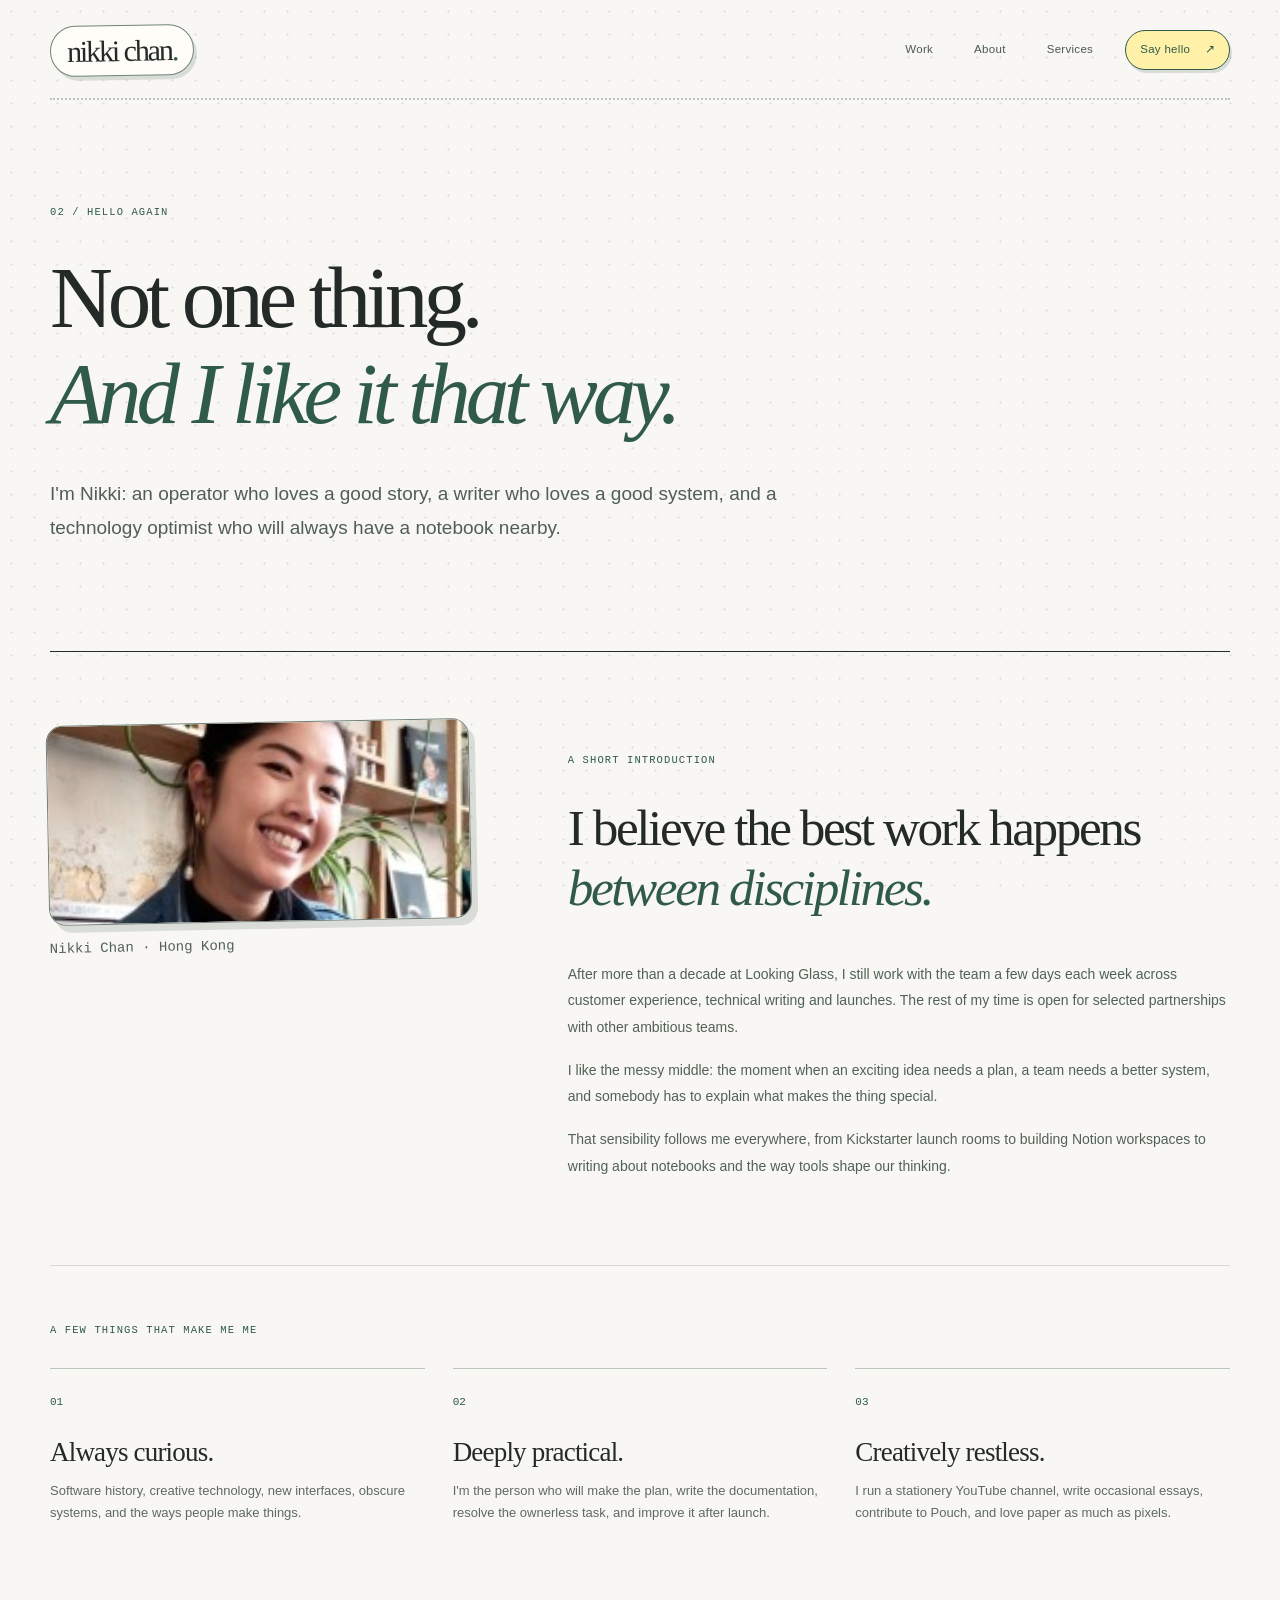
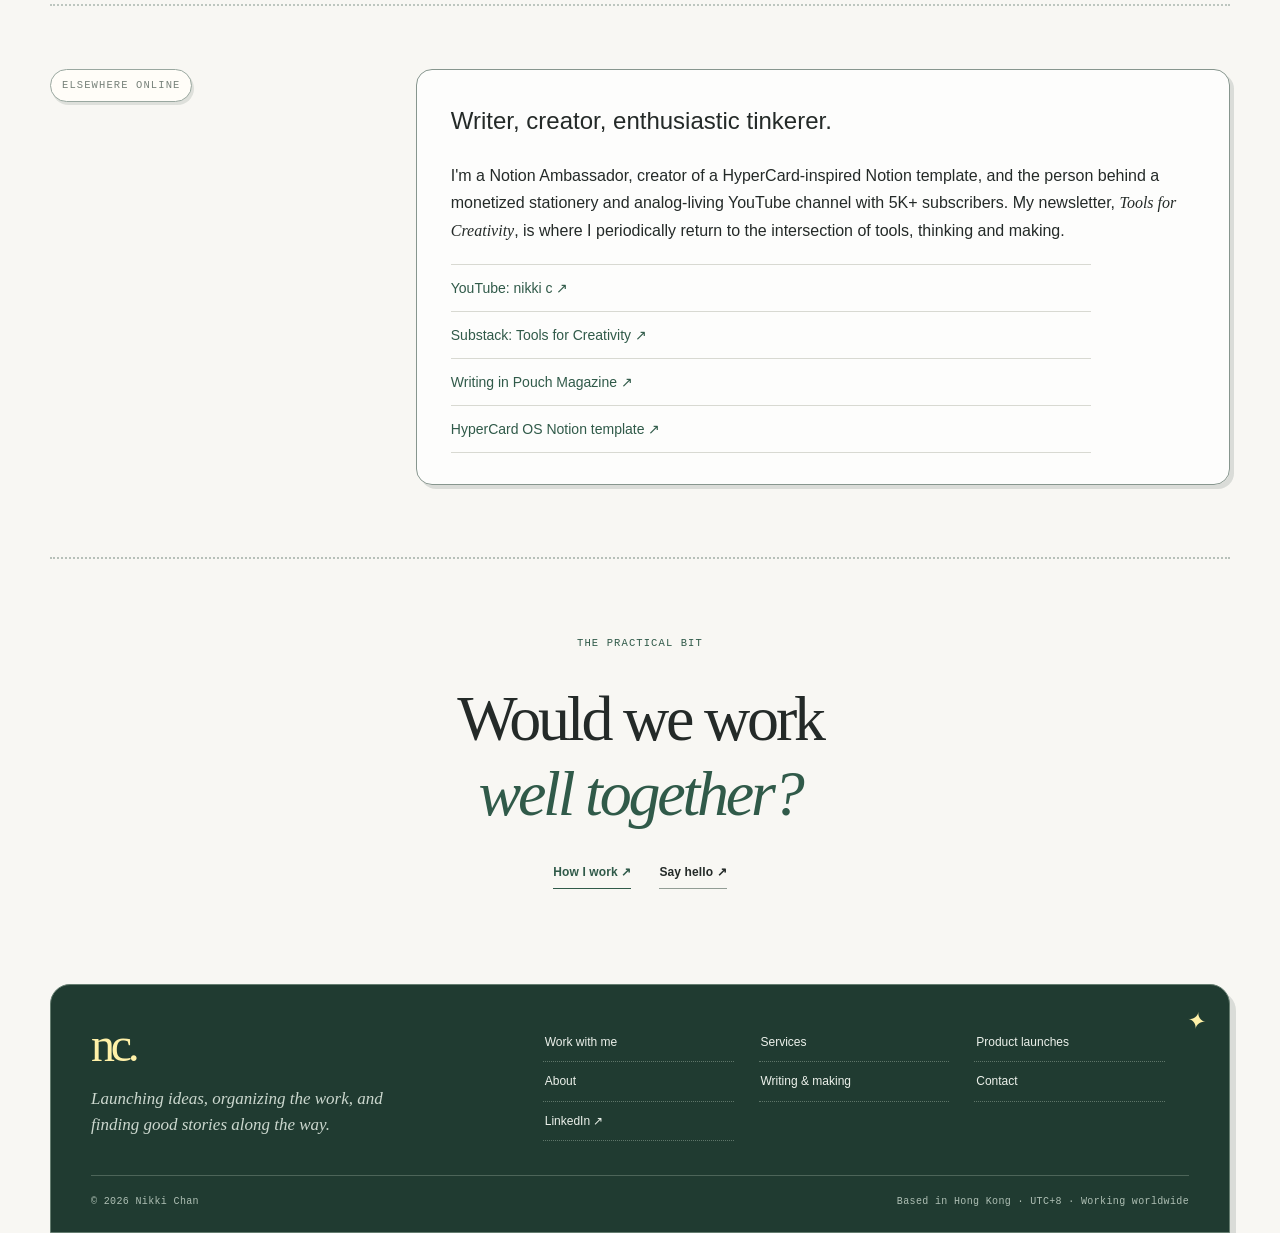
==== commit e245a231: "Use Looking Glass brand name consistently" ====
--- a/about/index.html
+++ b/about/index.html
@@ -6,9 +6,9 @@
 <meta content="website" property="og:type"/><meta content="en_HK" property="og:locale"/><meta content="Nikki Chan" property="og:site_name"/><meta content="About Nikki Chan | Launch Leader, Writer, Notion Ambassador &amp; Creator" property="og:title"/><meta content="Meet Nikki Chan: a Hong Kong-based launch and customer experience leader working with Looking Glass a few days each week and open to selected new projects." property="og:description"/><meta content="https://nikki.garden/about/" property="og:url"/><meta content="https://nikki.garden/assets/og-card.png" property="og:image"/><meta content="1200" property="og:image:width"/><meta content="630" property="og:image:height"/>
 <meta content="summary_large_image" name="twitter:card"/><meta content="About Nikki Chan | Launch Leader, Writer, Notion Ambassador &amp; Creator" name="twitter:title"/><meta content="Meet Nikki Chan: a Hong Kong-based launch and customer experience leader working with Looking Glass a few days each week and open to selected new projects." name="twitter:description"/><meta content="https://nikki.garden/assets/og-card.png" name="twitter:image"/>
 <meta content="#f8f7f3" name="theme-color"/><link href="../assets/favicon.svg" rel="icon" type="image/svg+xml"/><link href="../assets/styles.css?v=20261106-6" rel="stylesheet"/>
-<script type="application/ld+json">{"@context": "https://schema.org", "@type": "Person", "name": "Nikki Chan", "alternateName": "Nicole Chan", "jobTitle": "Part-time Looking Glass customer experience and technical writing leader; independent launch and operations consultant", "description": "Hong Kong-based launch and operations leader working part-time with Looking Glass and available for selected consulting and fractional partnerships. Notion Ambassador and independent creator.", "url": "https://nikki.garden/", "sameAs": ["https://www.linkedin.com/in/nikkichanlkg", "https://www.youtube.com/@nikkikaigi", "https://nikkic.substack.com/", "https://lookingglassfactory.com/about"], "worksFor": {"@type": "Organization", "name": "Looking Glass Factory", "url": "https://lookingglassfactory.com"}, "homeLocation": {"@type": "Place", "name": "Hong Kong"}, "knowsAbout": ["Kickstarter launch strategy", "Project management", "Team operations", "Notion workspace design", "AI-assisted workflows", "Customer onboarding", "Customer experience", "Community strategy", "Social media strategy", "YouTube content creation", "Technical writing", "Editorial writing"], "hasOfferCatalog": {"@type": "OfferCatalog", "name": "Consulting and fractional leadership", "itemListElement": [{"@type": "OfferCatalog", "name": "Product launches and Kickstarter campaigns"}, {"@type": "OfferCatalog", "name": "Project management and team operations"}, {"@type": "OfferCatalog", "name": "Notion and AI-first systems"}, {"@type": "OfferCatalog", "name": "Customer experience, onboarding and support"}, {"@type": "OfferCatalog", "name": "Community, content and social strategy"}]}}</script></head><body><a class="skip" href="#main">Skip to content</a>
+<script type="application/ld+json">{"@context": "https://schema.org", "@type": "Person", "name": "Nikki Chan", "alternateName": "Nicole Chan", "jobTitle": "Part-time Looking Glass customer experience and technical writing leader; independent launch and operations consultant", "description": "Hong Kong-based launch and operations leader working part-time with Looking Glass and available for selected consulting and fractional partnerships. Notion Ambassador and independent creator.", "url": "https://nikki.garden/", "sameAs": ["https://www.linkedin.com/in/nikkichanlkg", "https://www.youtube.com/@nikkikaigi", "https://nikkic.substack.com/", "https://lookingglassfactory.com/about"], "worksFor": {"@type": "Organization", "name": "Looking Glass", "url": "https://lookingglassfactory.com"}, "homeLocation": {"@type": "Place", "name": "Hong Kong"}, "knowsAbout": ["Kickstarter launch strategy", "Project management", "Team operations", "Notion workspace design", "AI-assisted workflows", "Customer onboarding", "Customer experience", "Community strategy", "Social media strategy", "YouTube content creation", "Technical writing", "Editorial writing"], "hasOfferCatalog": {"@type": "OfferCatalog", "name": "Consulting and fractional leadership", "itemListElement": [{"@type": "OfferCatalog", "name": "Product launches and Kickstarter campaigns"}, {"@type": "OfferCatalog", "name": "Project management and team operations"}, {"@type": "OfferCatalog", "name": "Notion and AI-first systems"}, {"@type": "OfferCatalog", "name": "Customer experience, onboarding and support"}, {"@type": "OfferCatalog", "name": "Community, content and social strategy"}]}}</script></head><body><a class="skip" href="#main">Skip to content</a>
 <div class="site-shell"><header class="site-header"><a aria-label="Nikki Chan, home" class="wordmark" href="../">nikki chan<span class="wordmark-dot">.</span></a><nav aria-label="Main navigation"><a href="../work/">Work</a><a href="../about/">About</a><a href="../services/">Services</a><a class="nav-contact" href="../contact/">Say hello <span aria-hidden="true">↗</span></a></nav></header><main id="main"><section class="page-hero about-page"><p class="eyebrow">02 / Hello again</p><h1>Not one thing.<br/><em>And I like it that way.</em></h1><p class="page-lede">I'm Nikki: an operator who loves a good story, a writer who loves a good system, and a technology optimist who will always have a notebook nearby.</p></section>
-<section class="about-feature"><div class="about-portrait-frame"><img alt="Portrait of Nikki Chan" class="portrait-photo" height="200" loading="lazy" src="../assets/portrait.jpg" width="200"/><p class="portrait-caption">Nikki Chan · Hong Kong</p></div><div class="about-feature-body"><p class="eyebrow">A short introduction</p><h2>I believe the best work happens <em>between disciplines.</em></h2><p>After more than a decade at Looking Glass Factory, I still work with the team a few days each week across customer experience, technical writing and launches. The rest of my time is open for selected partnerships with other ambitious teams.</p><p>I like the messy middle: the moment when an exciting idea needs a plan, a team needs a better system, and somebody has to explain what makes the thing special.</p><p>That sensibility follows me everywhere, from Kickstarter launch rooms to building Notion workspaces to writing about notebooks and the way tools shape our thinking.</p></div></section>
+<section class="about-feature"><div class="about-portrait-frame"><img alt="Portrait of Nikki Chan" class="portrait-photo" height="200" loading="lazy" src="../assets/portrait.jpg" width="200"/><p class="portrait-caption">Nikki Chan · Hong Kong</p></div><div class="about-feature-body"><p class="eyebrow">A short introduction</p><h2>I believe the best work happens <em>between disciplines.</em></h2><p>After more than a decade at Looking Glass, I still work with the team a few days each week across customer experience, technical writing and launches. The rest of my time is open for selected partnerships with other ambitious teams.</p><p>I like the messy middle: the moment when an exciting idea needs a plan, a team needs a better system, and somebody has to explain what makes the thing special.</p><p>That sensibility follows me everywhere, from Kickstarter launch rooms to building Notion workspaces to writing about notebooks and the way tools shape our thinking.</p></div></section>
 <section class="about-manifesto"><p class="eyebrow">A few things that make me me</p><div class="manifesto-grid"><div><span>01</span><h3>Always curious.</h3><p>Software history, creative technology, new interfaces, obscure systems, and the ways people make things.</p></div><div><span>02</span><h3>Deeply practical.</h3><p>I'm the person who will make the plan, write the documentation, resolve the ownerless task, and improve it after launch.</p></div><div><span>03</span><h3>Creatively restless.</h3><p>I run a stationery YouTube channel, write occasional essays, contribute to Pouch, and love paper as much as pixels.</p></div></div></section>
 <section class="page-section"><div class="section-marker">Elsewhere online</div><div class="page-section-body"><h2>Writer, creator, enthusiastic tinkerer.</h2><p>I'm a Notion Ambassador, creator of a HyperCard-inspired Notion template, and the person behind a monetized stationery and analog-living YouTube channel with 5K+ subscribers. My newsletter, <em>Tools for Creativity</em>, is where I periodically return to the intersection of tools, thinking and making.</p><div class="external-link-list"><a href="https://www.youtube.com/@nikkikaigi" rel="noopener noreferrer" target="_blank">YouTube: nikki c ↗</a><a href="https://nikkic.substack.com/" rel="noopener noreferrer" target="_blank">Substack: Tools for Creativity ↗</a><a href="https://shop.pouchmagazine.com/b/digital-pouch-issue-3" rel="noopener noreferrer" target="_blank">Writing in Pouch Magazine ↗</a><a href="https://nikkiccccc.gumroad.com/l/HyperCardOSNotionTemplate" rel="noopener noreferrer" target="_blank">HyperCard OS Notion template ↗</a></div></div></section>
 <section class="last-cta compact"><p class="eyebrow">The practical bit</p><h2>Would we work<br/><em>well together?</em></h2><div class="cta-links"><a class="text-link primary-link" href="../work-with-me/">How I work ↗</a><a class="text-link" href="../contact/">Say hello ↗</a></div></section></main>
--- a/assets/styles.css
+++ b/assets/styles.css
@@ -52,11 +52,12 @@
 .creative-band{border-top:1px solid var(--ink);border-bottom:1px solid var(--line);display:grid;grid-template-columns:.72fr 1.28fr;gap:5%;padding:78px 0 92px}.creative-band-lead h2{font-family:var(--serif);font-size:clamp(33px,3.5vw,50px);line-height:1.22;letter-spacing:-.045em}.creative-band-lead h2 em{color:var(--apricot)}.creative-band-lead>p:not(.eyebrow){font-size:14px;color:var(--muted);line-height:1.82;max-width:345px}.creator-card-grid{display:grid;grid-template-columns:1fr 1fr;gap:16px}.creator-card{display:flex;min-height:520px;flex-direction:column;padding:22px;position:relative;border:1px solid #dfd9cf;transition:transform .2s,box-shadow .2s}.creator-card:hover{transform:translateY(-3px);box-shadow:0 8px 22px #2b292115}.creator-card.warm{background:var(--peach)}.creator-card.pale{background:#e5ece5}.card-stamp{font:10px var(--mono);letter-spacing:.06em;color:#745b51}.creator-type{font:10px var(--mono);text-transform:uppercase;letter-spacing:.07em;margin-top:auto;color:#6f655c}.creator-card h3{font:normal 27px/1.15 var(--serif);letter-spacing:-.035em;margin:11px 0}.creator-card h3 em{font-size:22px}.creator-card p{font-size:12px;line-height:1.78;color:#625e57;max-width:270px}.creator-more{font-size:11px;color:var(--moss);margin-top:16px;border-top:1px solid #cfcac1;padding-top:10px}
 .stationery-art{height:225px;margin:8px 0 20px;position:relative;overflow:hidden}.book{position:absolute;display:block;width:125px;height:178px;border-radius:3px 10px 8px 3px;box-shadow:5px 7px 1px #3c3b3027}.book-one{background:#d5c1a6;top:18px;left:38%;transform:rotate(-23deg)}.book-two{background:#586c59;top:23px;left:23%;transform:rotate(10deg)}.book-three{background:#e4d1ba;top:17px;left:47%;transform:rotate(23deg);border-left:10px solid #bd926e}.paper-slip{position:absolute;top:160px;left:13%;background:#f9f5e9;padding:14px 17px;transform:rotate(-6deg);box-shadow:2px 3px 6px #514b3e30;font:italic 16px var(--serif)}
 .typewriter-art{height:225px;display:flex;align-items:center;justify-content:center;position:relative;font:22px/1.25 var(--mono);color:#3e6651;letter-spacing:-.06em}.typewriter-art span:first-child{max-width:230px}.blinking-caret{height:23px;width:2px;background:#436e56;margin-left:4px}
-.operations-case{border-top:1px solid var(--line);border-bottom:1px solid var(--line);display:grid;grid-template-columns:1fr .85fr;gap:10%;padding:70px 0 78px}.operations-case h2,.work-creator h2,.about-feature h2,.creative-endnote h2{font:normal clamp(34px,4vw,57px)/1.18 var(--serif);letter-spacing:-.047em}.operations-case h2 em,.work-creator h2 em,.about-feature h2 em,.creative-endnote h2 em{color:var(--moss)}.operations-case p:not(.eyebrow),.work-creator p:not(.eyebrow),.about-feature p:not(.eyebrow){font-size:14px;color:#526157;line-height:1.9}.system-illustration{background:#e8e9e0;padding:28px;min-height:370px;display:flex;align-items:center;justify-content:center;position:relative}.system-window{background:#fffefa;border:1px solid #c6cfc6;width:100%;max-width:355px;box-shadow:7px 8px 1px #b7c1b522;padding:21px 18px 34px}.system-toolbar,.notion-top{display:block;font:9px var(--mono);letter-spacing:.06em;color:#6d796d;border-bottom:1px solid #d7ddd4;padding-bottom:16px;margin-bottom:14px}.system-line{display:flex;align-items:center;gap:10px;padding:9px 0;border-bottom:1px solid #e0e6df;font-size:10px;color:#354739}.system-line b{color:#91a78f}.system-line span{font-size:8px;margin-left:auto;color:#7f8a80}.system-sticker{position:absolute;right:8px;bottom:14px;background:#f6e2c0;padding:10px 13px;font:italic 16px var(--serif);transform:rotate(7deg)}
+.operations-case{border-top:1px solid var(--line);border-bottom:1px solid var(--line);display:grid;grid-template-columns:1fr .85fr;gap:10%;padding:70px 0 78px}.operations-case h2,.work-creator h2,.about-feature h2,.creative-endnote h2{font:normal clamp(34px,4vw,57px)/1.18 var(--serif);letter-spacing:-.047em}.operations-case h2 em,.work-creator h2 em,.about-feature h2 em,.creative-endnote h2 em{color:var(--moss)}.operations-case p:not(.eyebrow),.work-creator p:not(.eyebrow),.about-feature p:not(.eyebrow){font-size:14px;color:#526157;line-height:1.9}.system-illustration{background:#e8e9e0;padding:28px;min-height:370px;display:flex;align-items:center;justify-content:center;position:relative}.system-window{background:#fffefa;border:1px solid #c6cfc6;width:100%;max-width:355px;box-shadow:7px 8px 1px #b7c1b522;padding:21px 18px 34px}.system-toolbar,.notion-top{display:block;font:9px var(--mono);letter-spacing:.06em;color:#6d796d;border-bottom:1px solid #d7ddd4;padding-bottom:16px;margin-bottom:14px}.system-line{display:flex;align-items:center;gap:10px;padding:9px 0;border-bottom:1px solid #e0e6df;font-size:10px;color:#354739}.system-line b{color:#91a78f}.system-line span{font-size:8px;margin-left:auto;color:#7f8a80}
 .work-creator{background:#e9e9df;display:grid;grid-template-columns:1fr .6fr;gap:10%;padding:62px 52px;margin:60px 0 85px}.work-creator-mark{font:normal 125px/1 var(--serif);color:#2d5746;align-self:center;text-align:center;letter-spacing:-.13em}.work-creator-mark span{color:var(--apricot)}.work-creator-mark small{font:italic 18px var(--serif);display:block;letter-spacing:0;transform:rotate(-5deg)}
 .about-feature{display:grid;grid-template-columns:.78fr 1.22fr;gap:8%;padding:70px 0;border-top:1px solid var(--ink)}.about-feature h2{margin-top:14px}.about-portrait-frame{min-width:0}.portrait-placeholder{min-height:430px;display:flex;flex-direction:column;align-items:center;justify-content:center;background:linear-gradient(145deg,#e5e5d8,#d2e1d8);border:1px solid #becdbf;gap:60px;text-align:center;padding:28px}.portrait-initials{font:italic 94px var(--serif);color:#456754;letter-spacing:-.08em}.portrait-note{font:italic 13px/1.6 var(--serif);color:#64776b}.portrait-caption{font:10px var(--mono);margin-top:10px;color:#8e9087}.about-feature-body{padding-top:30px}.about-manifesto{padding:56px 0 65px;border-top:1px solid var(--line)}.manifesto-grid{display:grid;grid-template-columns:repeat(3,1fr);gap:28px}.manifesto-grid>div{border-top:1px solid #b9c6b9;padding-top:17px}.manifesto-grid span{font:11px var(--mono);color:var(--moss)}.manifesto-grid h3{font:normal 27px var(--serif);letter-spacing:-.03em;margin:24px 0 12px}.manifesto-grid p{font-size:13px;color:var(--muted)}.external-link-list{display:grid;gap:0;max-width:640px;margin-top:20px}.external-link-list a{border-top:1px solid var(--line);padding:15px 0;font:14px var(--sans);color:var(--moss)}.external-link-list a:last-child{border-bottom:1px solid var(--line)}
 .writing-hero{padding-bottom:65px}.writing-intro-note{font:italic 21px var(--serif);color:var(--apricot);transform:rotate(-2deg);transform-origin:left center;margin-top:43px}.editorial-feature{border-top:1px solid var(--ink);padding:68px 0 75px;display:grid;grid-template-columns:.9fr 1fr;gap:10%;align-items:center}.editorial-feature.reverse{grid-template-columns:1fr .9fr}.editorial-feature.reverse .editorial-feature-art{order:2}.editorial-feature-art{min-height:490px;position:relative;display:flex;align-items:center;justify-content:center;overflow:hidden}.video-art{background:#e8d9c7}.zine-top{position:absolute;top:23px;left:25px;right:25px;font:10px var(--mono);letter-spacing:.06em;display:flex;justify-content:space-between}.notebook-fan{height:260px;width:300px;position:relative;margin-top:25px}.note-book{position:absolute;top:10px;width:185px;height:260px;border-left:9px solid #ab8a6d;border-radius:4px 10px 10px 4px;box-shadow:9px 14px 2px #4e48372f}.n1{background:#bbc4ae;left:8px;transform:rotate(-22deg)}.n2{background:#a39c91;left:52px;transform:rotate(3deg)}.n3{background:#e0c6a6;left:100px;transform:rotate(20deg)}.video-art-footer{position:absolute;bottom:26px;right:25px;font:italic 16px var(--serif)}
 .editorial-feature-copy{max-width:530px}.editorial-feature-copy h2{font:normal clamp(42px,4.5vw,67px)/1.09 var(--serif);letter-spacing:-.052em;margin:15px 0 29px}.editorial-feature-copy h2 em{color:var(--moss)}.editorial-feature-copy>p:not(.eyebrow){font-size:14px;color:#526056;line-height:1.85}.inline-stat{display:flex;gap:17px;align-items:center;margin:27px 0}.inline-stat strong{font:normal 54px var(--serif);letter-spacing:-.07em;color:#2f5a45}.inline-stat span{font:11px/1.55 var(--sans);color:#617265}.newsletter-art{background:#e5e9df}.letter-paper{background:#faf9f5;border:1px solid #dedacf;box-shadow:11px 13px 1px #71827526;min-height:340px;width:78%;padding:34px 35px}.letter-paper>span:first-child{font:9px var(--mono);letter-spacing:.15em;color:#54735d}.letter-paper>strong{font:italic 45px var(--serif);display:block;line-height:1.2;color:#354e3c;font-weight:400;margin-top:3px}.letter-rule{height:1px;background:#b6c4b4;margin:30px 0}.letter-paper p{font:italic 19px/1.5 var(--serif);color:#506554}.letter-paper .letter-signoff{display:block;text-align:right;font:italic 30px var(--serif)}.text-soft-link{display:inline-block;color:#778479;font:italic 14px var(--serif);margin-top:19px}.magazine-art{background:#eadfd2}.magazine-cover{background:#f2b5a9;width:60%;min-height:350px;transform:rotate(-5deg);box-shadow:14px 16px 1px #684e4030;padding:27px 20px;display:flex;flex-direction:column;gap:8px;color:#4b403c}.magazine-cover>span{font:9px var(--mono);letter-spacing:.06em}.magazine-cover>strong{font:bold 69px/1 var(--sans);letter-spacing:-.09em;margin-top:15px}.magazine-block{height:115px;width:80%;margin:20px auto;background:repeating-linear-gradient(28deg,#e8c7c2 0 8px,#d7978d 8px 15px);border-radius:100px 100px 0 0}.magazine-cover small{font:10px var(--mono);margin-top:auto}.notion-art{background:#dcdde7}.notion-interface{background:#fff;box-shadow:11px 13px 1px #7775882a;border:1px solid #d1ccd6;padding:35px 31px;width:77%;min-height:310px}.notion-mini{font:13px var(--mono);border-bottom:1px solid #ebeaee;padding:12px 0;color:#60616f}.notion-mini span{margin-left:12px}.notion-bottom{font:italic 18px var(--serif);text-align:right;margin-top:27px;color:#716d84}.creative-endnote{padding:75px 0 100px;text-align:center;border-top:1px solid var(--ink)}.creative-endnote h2{margin:20px auto;max-width:750px}.creative-endnote p:not(.eyebrow){font-size:15px;color:var(--muted);max-width:600px;margin:0 auto 33px}.creative-endnote>div{display:flex;justify-content:center;gap:35px}
+.site-shot-art{background:#e5e6df;padding:16px}.site-shot-art .editorial-site-shot{position:absolute;inset:16px;width:calc(100% - 32px);height:calc(100% - 32px);display:block;object-fit:cover;object-position:center top;border:1px solid #c8cec7;border-radius:9px}.site-shot-art .editorial-site-shot-substack{object-position:center 12%}.site-shot-art .editorial-site-shot-youtube,.site-shot-art .editorial-site-shot-pouch{object-position:left top}
 @media(max-width:950px){.site-shell{width:min(1184px,calc(100% - 64px))}.site-header nav{gap:13px}.site-header nav a{font-size:11px}.creative-band{grid-template-columns:1fr;gap:33px}.creative-band-lead>p:not(.eyebrow){max-width:720px}.creator-card{min-height:480px}.creative-hero{gap:5%}}
 @media(max-width:720px){.site-shell{width:calc(100% - 42px)}.site-header{padding:20px 0 18px;align-items:flex-start;gap:16px;flex-wrap:wrap}.site-header nav{width:100%;gap:13px;flex-wrap:wrap;align-items:center;justify-content:flex-start}.site-header nav a{font-size:11px}.site-header nav .nav-contact{padding:5px 10px}.creative-hero{padding-top:60px;padding-bottom:64px}.creative-hero h1{font-size:clamp(43px,11.1vw,63px)}.hero-scribble{margin-top:31px}.hero-aside{padding-top:10px}.creative-band{padding:54px 0 65px}.creator-card-grid{grid-template-columns:1fr}.creator-card{min-height:450px}.creator-card h3{font-size:30px}.stationery-art,.typewriter-art{height:205px}.operations-case,.work-creator,.about-feature{grid-template-columns:1fr;gap:35px}.operations-case{padding:50px 0}.system-illustration{min-height:340px}.work-creator{padding:45px 24px;margin:45px 0}.work-creator-mark{font-size:80px}.about-feature{padding:43px 0}.portrait-placeholder{min-height:350px}.about-feature-body{padding-top:0}.manifesto-grid{grid-template-columns:1fr}.about-manifesto{padding:40px 0}.editorial-feature,.editorial-feature.reverse{display:flex;flex-direction:column;gap:25px;padding:45px 0}.editorial-feature.reverse .editorial-feature-art{order:0}.editorial-feature-art{width:100%;min-height:370px}.editorial-feature-copy{width:100%}.editorial-feature-copy h2{font-size:49px}.notebook-fan{transform:scale(.75)}.letter-paper{min-height:270px;padding:27px 22px}.letter-paper>strong{font-size:39px}.magazine-cover{min-height:320px}.creative-endnote{padding:55px 0}.creative-endnote>div{flex-direction:column;align-items:center;gap:20px}.writing-intro-note{font-size:19px}}
 @media(max-width:430px){.site-header nav{gap:12px}.site-header nav a{font-size:10px}.site-header nav .nav-contact{order:initial}.creative-hero h1{font-size:43px}.editorial-feature-copy h2{font-size:43px}.magazine-cover>strong{font-size:57px}.editorial-feature-art{min-height:335px}}
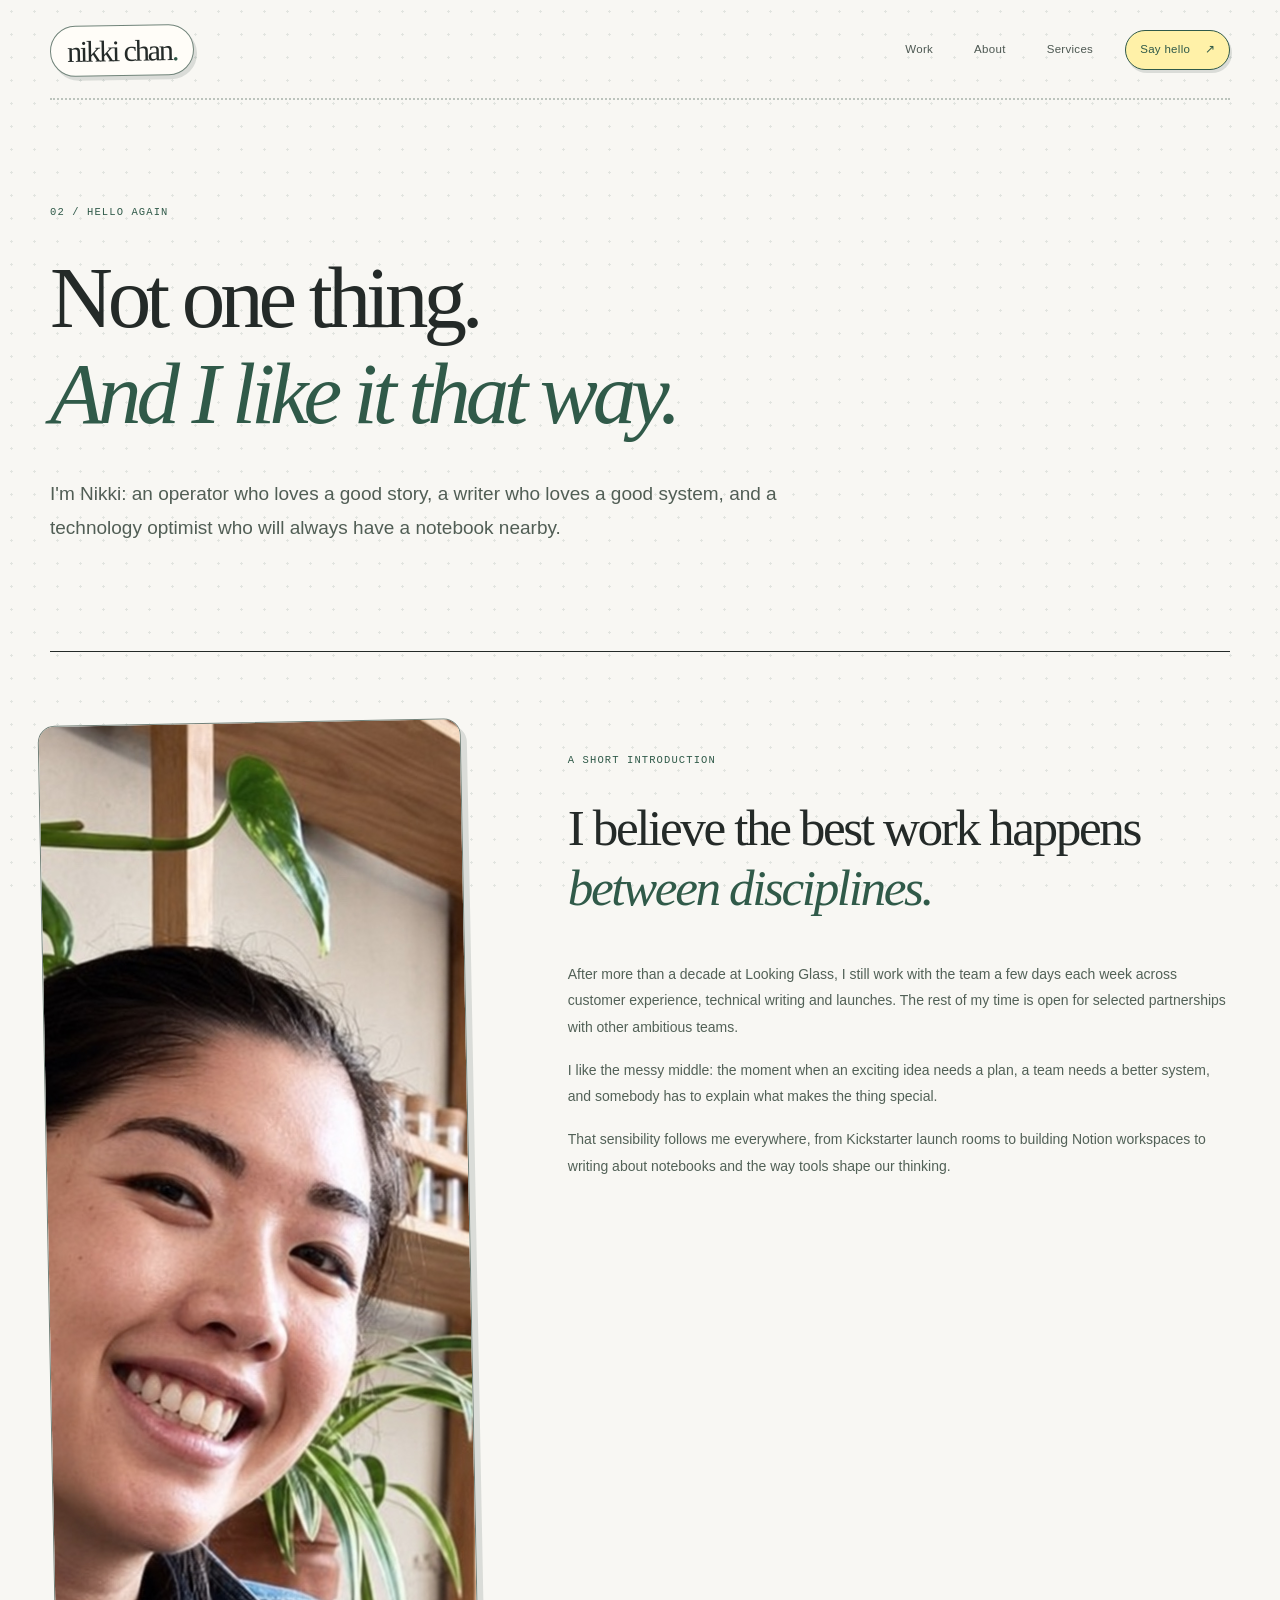
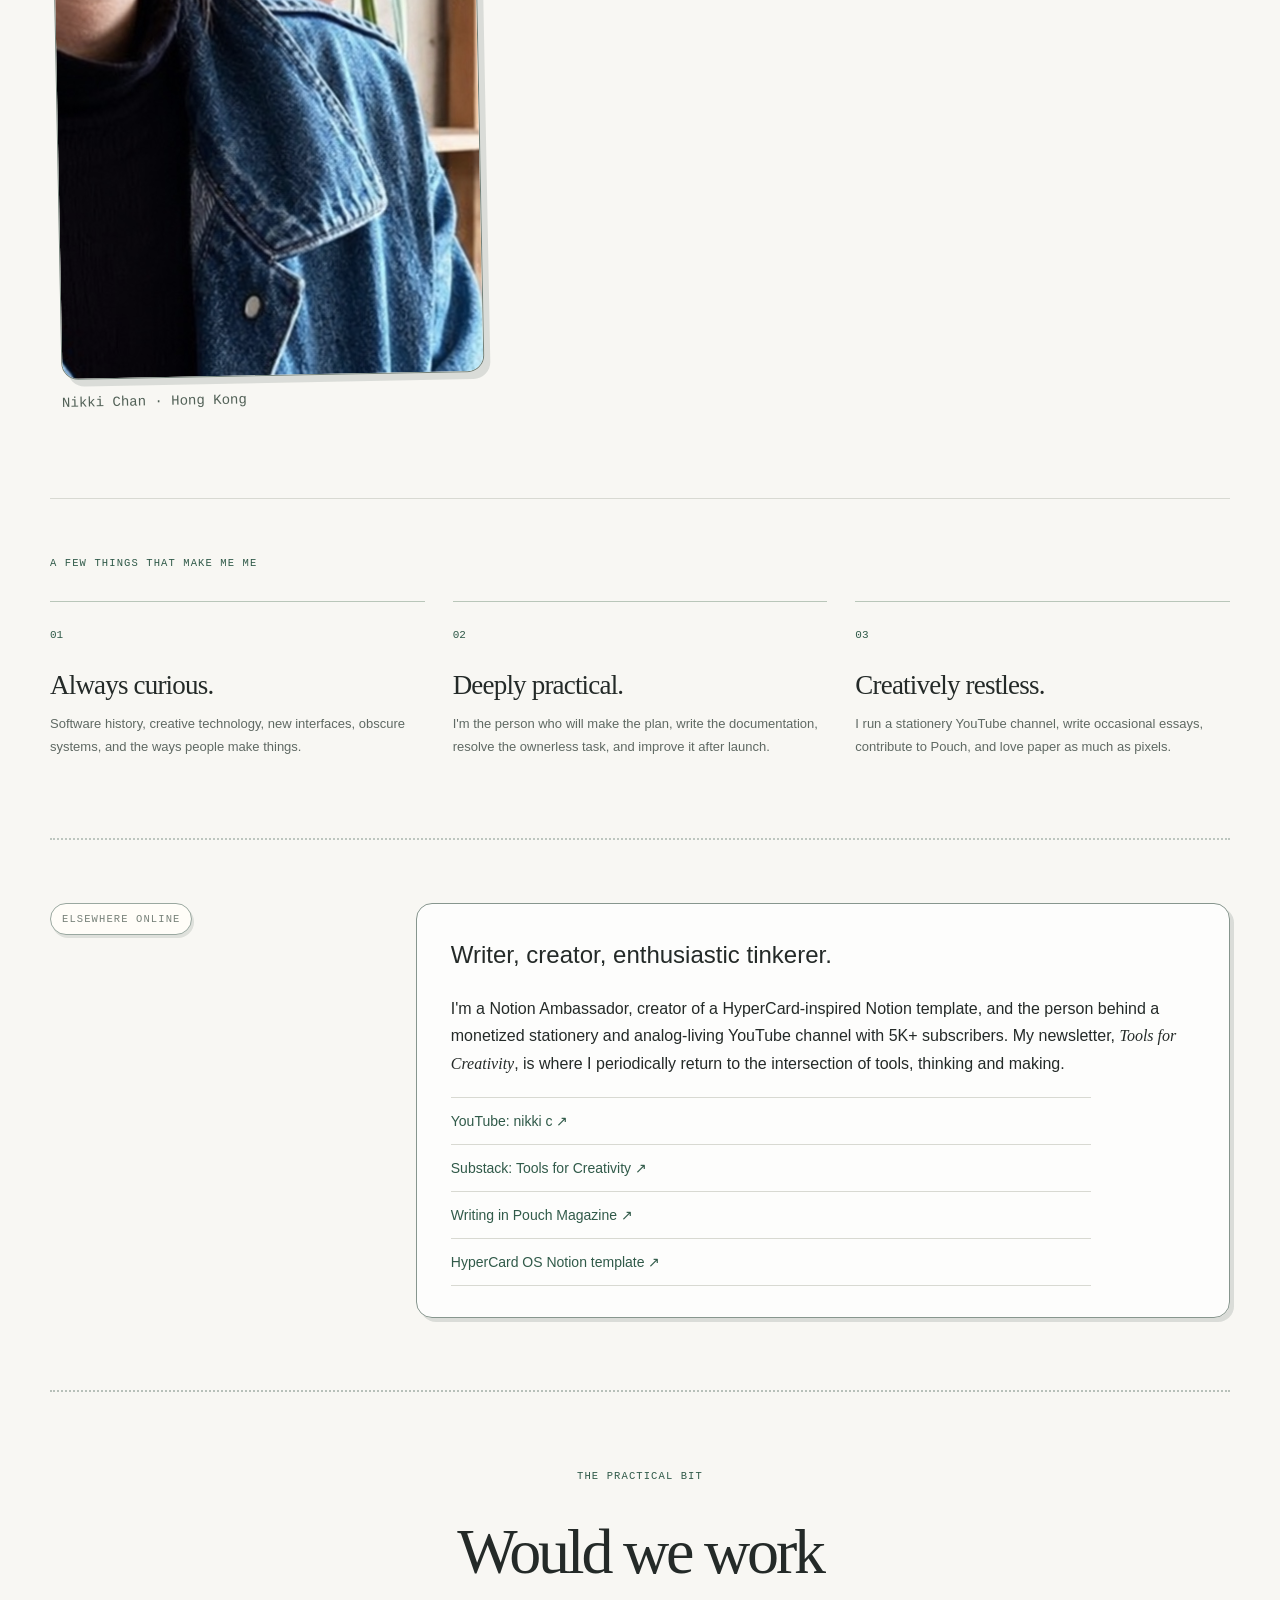
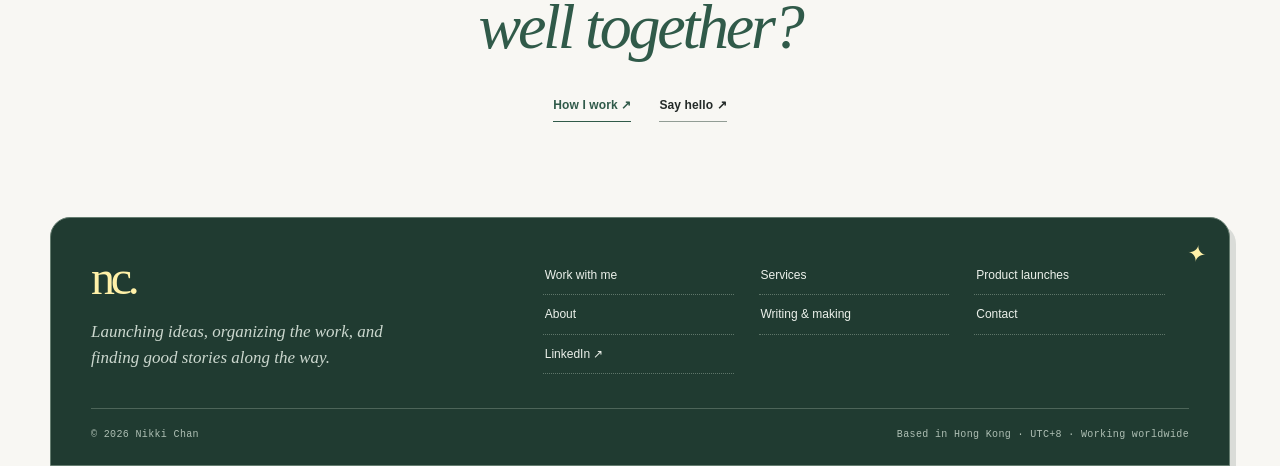
==== commit 8e7a3717: "Upscale profile portrait" ====
--- a/about/index.html
+++ b/about/index.html
@@ -5,10 +5,10 @@
 <meta content="index, follow, max-image-preview:large" name="robots"/><link href="https://nikki.garden/about/" rel="canonical"/>
 <meta content="website" property="og:type"/><meta content="en_HK" property="og:locale"/><meta content="Nikki Chan" property="og:site_name"/><meta content="About Nikki Chan | Launch Leader, Writer, Notion Ambassador &amp; Creator" property="og:title"/><meta content="Meet Nikki Chan: a Hong Kong-based launch and customer experience leader working with Looking Glass a few days each week and open to selected new projects." property="og:description"/><meta content="https://nikki.garden/about/" property="og:url"/><meta content="https://nikki.garden/assets/og-card.png" property="og:image"/><meta content="1200" property="og:image:width"/><meta content="630" property="og:image:height"/>
 <meta content="summary_large_image" name="twitter:card"/><meta content="About Nikki Chan | Launch Leader, Writer, Notion Ambassador &amp; Creator" name="twitter:title"/><meta content="Meet Nikki Chan: a Hong Kong-based launch and customer experience leader working with Looking Glass a few days each week and open to selected new projects." name="twitter:description"/><meta content="https://nikki.garden/assets/og-card.png" name="twitter:image"/>
-<meta content="#f8f7f3" name="theme-color"/><link href="../assets/favicon.svg" rel="icon" type="image/svg+xml"/><link href="../assets/styles.css?v=20261106-6" rel="stylesheet"/>
+<meta content="#f8f7f3" name="theme-color"/><link href="../assets/favicon.svg" rel="icon" type="image/svg+xml"/><link href="../assets/styles.css?v=20261106-10" rel="stylesheet"/>
 <script type="application/ld+json">{"@context": "https://schema.org", "@type": "Person", "name": "Nikki Chan", "alternateName": "Nicole Chan", "jobTitle": "Part-time Looking Glass customer experience and technical writing leader; independent launch and operations consultant", "description": "Hong Kong-based launch and operations leader working part-time with Looking Glass and available for selected consulting and fractional partnerships. Notion Ambassador and independent creator.", "url": "https://nikki.garden/", "sameAs": ["https://www.linkedin.com/in/nikkichanlkg", "https://www.youtube.com/@nikkikaigi", "https://nikkic.substack.com/", "https://lookingglassfactory.com/about"], "worksFor": {"@type": "Organization", "name": "Looking Glass", "url": "https://lookingglassfactory.com"}, "homeLocation": {"@type": "Place", "name": "Hong Kong"}, "knowsAbout": ["Kickstarter launch strategy", "Project management", "Team operations", "Notion workspace design", "AI-assisted workflows", "Customer onboarding", "Customer experience", "Community strategy", "Social media strategy", "YouTube content creation", "Technical writing", "Editorial writing"], "hasOfferCatalog": {"@type": "OfferCatalog", "name": "Consulting and fractional leadership", "itemListElement": [{"@type": "OfferCatalog", "name": "Product launches and Kickstarter campaigns"}, {"@type": "OfferCatalog", "name": "Project management and team operations"}, {"@type": "OfferCatalog", "name": "Notion and AI-first systems"}, {"@type": "OfferCatalog", "name": "Customer experience, onboarding and support"}, {"@type": "OfferCatalog", "name": "Community, content and social strategy"}]}}</script></head><body><a class="skip" href="#main">Skip to content</a>
 <div class="site-shell"><header class="site-header"><a aria-label="Nikki Chan, home" class="wordmark" href="../">nikki chan<span class="wordmark-dot">.</span></a><nav aria-label="Main navigation"><a href="../work/">Work</a><a href="../about/">About</a><a href="../services/">Services</a><a class="nav-contact" href="../contact/">Say hello <span aria-hidden="true">↗</span></a></nav></header><main id="main"><section class="page-hero about-page"><p class="eyebrow">02 / Hello again</p><h1>Not one thing.<br/><em>And I like it that way.</em></h1><p class="page-lede">I'm Nikki: an operator who loves a good story, a writer who loves a good system, and a technology optimist who will always have a notebook nearby.</p></section>
-<section class="about-feature"><div class="about-portrait-frame"><img alt="Portrait of Nikki Chan" class="portrait-photo" height="200" loading="lazy" src="../assets/portrait.jpg" width="200"/><p class="portrait-caption">Nikki Chan · Hong Kong</p></div><div class="about-feature-body"><p class="eyebrow">A short introduction</p><h2>I believe the best work happens <em>between disciplines.</em></h2><p>After more than a decade at Looking Glass, I still work with the team a few days each week across customer experience, technical writing and launches. The rest of my time is open for selected partnerships with other ambitious teams.</p><p>I like the messy middle: the moment when an exciting idea needs a plan, a team needs a better system, and somebody has to explain what makes the thing special.</p><p>That sensibility follows me everywhere, from Kickstarter launch rooms to building Notion workspaces to writing about notebooks and the way tools shape our thinking.</p></div></section>
+<section class="about-feature"><div class="about-portrait-frame"><img alt="Portrait of Nikki Chan" class="portrait-photo" height="1254" loading="lazy" src="../assets/portrait-hd.jpg" width="1254"/><p class="portrait-caption">Nikki Chan · Hong Kong</p></div><div class="about-feature-body"><p class="eyebrow">A short introduction</p><h2>I believe the best work happens <em>between disciplines.</em></h2><p>After more than a decade at Looking Glass, I still work with the team a few days each week across customer experience, technical writing and launches. The rest of my time is open for selected partnerships with other ambitious teams.</p><p>I like the messy middle: the moment when an exciting idea needs a plan, a team needs a better system, and somebody has to explain what makes the thing special.</p><p>That sensibility follows me everywhere, from Kickstarter launch rooms to building Notion workspaces to writing about notebooks and the way tools shape our thinking.</p></div></section>
 <section class="about-manifesto"><p class="eyebrow">A few things that make me me</p><div class="manifesto-grid"><div><span>01</span><h3>Always curious.</h3><p>Software history, creative technology, new interfaces, obscure systems, and the ways people make things.</p></div><div><span>02</span><h3>Deeply practical.</h3><p>I'm the person who will make the plan, write the documentation, resolve the ownerless task, and improve it after launch.</p></div><div><span>03</span><h3>Creatively restless.</h3><p>I run a stationery YouTube channel, write occasional essays, contribute to Pouch, and love paper as much as pixels.</p></div></div></section>
 <section class="page-section"><div class="section-marker">Elsewhere online</div><div class="page-section-body"><h2>Writer, creator, enthusiastic tinkerer.</h2><p>I'm a Notion Ambassador, creator of a HyperCard-inspired Notion template, and the person behind a monetized stationery and analog-living YouTube channel with 5K+ subscribers. My newsletter, <em>Tools for Creativity</em>, is where I periodically return to the intersection of tools, thinking and making.</p><div class="external-link-list"><a href="https://www.youtube.com/@nikkikaigi" rel="noopener noreferrer" target="_blank">YouTube: nikki c ↗</a><a href="https://nikkic.substack.com/" rel="noopener noreferrer" target="_blank">Substack: Tools for Creativity ↗</a><a href="https://shop.pouchmagazine.com/b/digital-pouch-issue-3" rel="noopener noreferrer" target="_blank">Writing in Pouch Magazine ↗</a><a href="https://nikkiccccc.gumroad.com/l/HyperCardOSNotionTemplate" rel="noopener noreferrer" target="_blank">HyperCard OS Notion template ↗</a></div></div></section>
 <section class="last-cta compact"><p class="eyebrow">The practical bit</p><h2>Would we work<br/><em>well together?</em></h2><div class="cta-links"><a class="text-link primary-link" href="../work-with-me/">How I work ↗</a><a class="text-link" href="../contact/">Say hello ↗</a></div></section></main>
--- a/assets/styles.css
+++ b/assets/styles.css
@@ -63,7 +63,7 @@
 @media(max-width:430px){.site-header nav{gap:12px}.site-header nav a{font-size:10px}.site-header nav .nav-contact{order:initial}.creative-hero h1{font-size:43px}.editorial-feature-copy h2{font-size:43px}.magazine-cover>strong{font-size:57px}.editorial-feature-art{min-height:335px}}
 /* Finishing details */
 .creative-hero .margin-note{display:none}
-.portrait-photo{display:block;object-fit:cover;width:100%;aspect-ratio:4/5;filter:saturate(.9)}
+.portrait-photo{display:block;object-fit:cover;object-position:68% center;width:100%;aspect-ratio:4/5;filter:saturate(.9)}
 
 /* Playful spatial-card layer */
 :root{
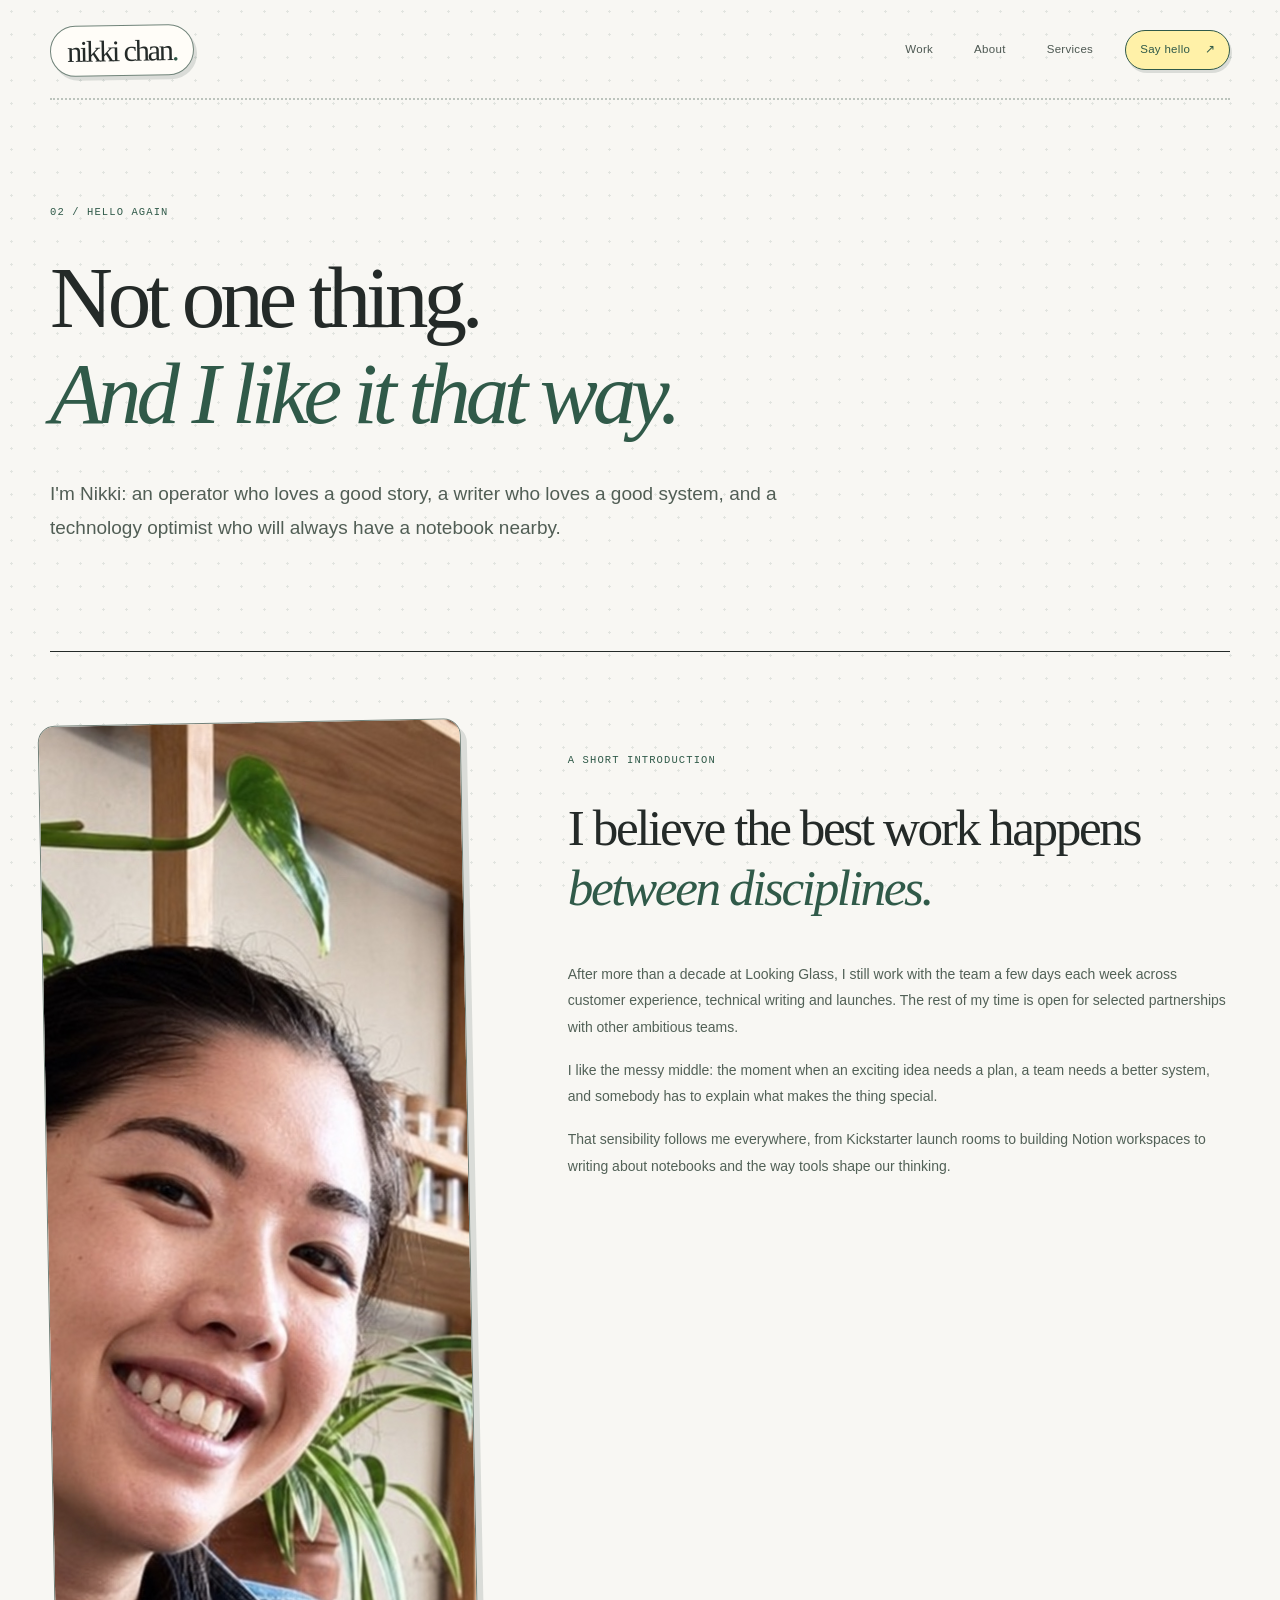
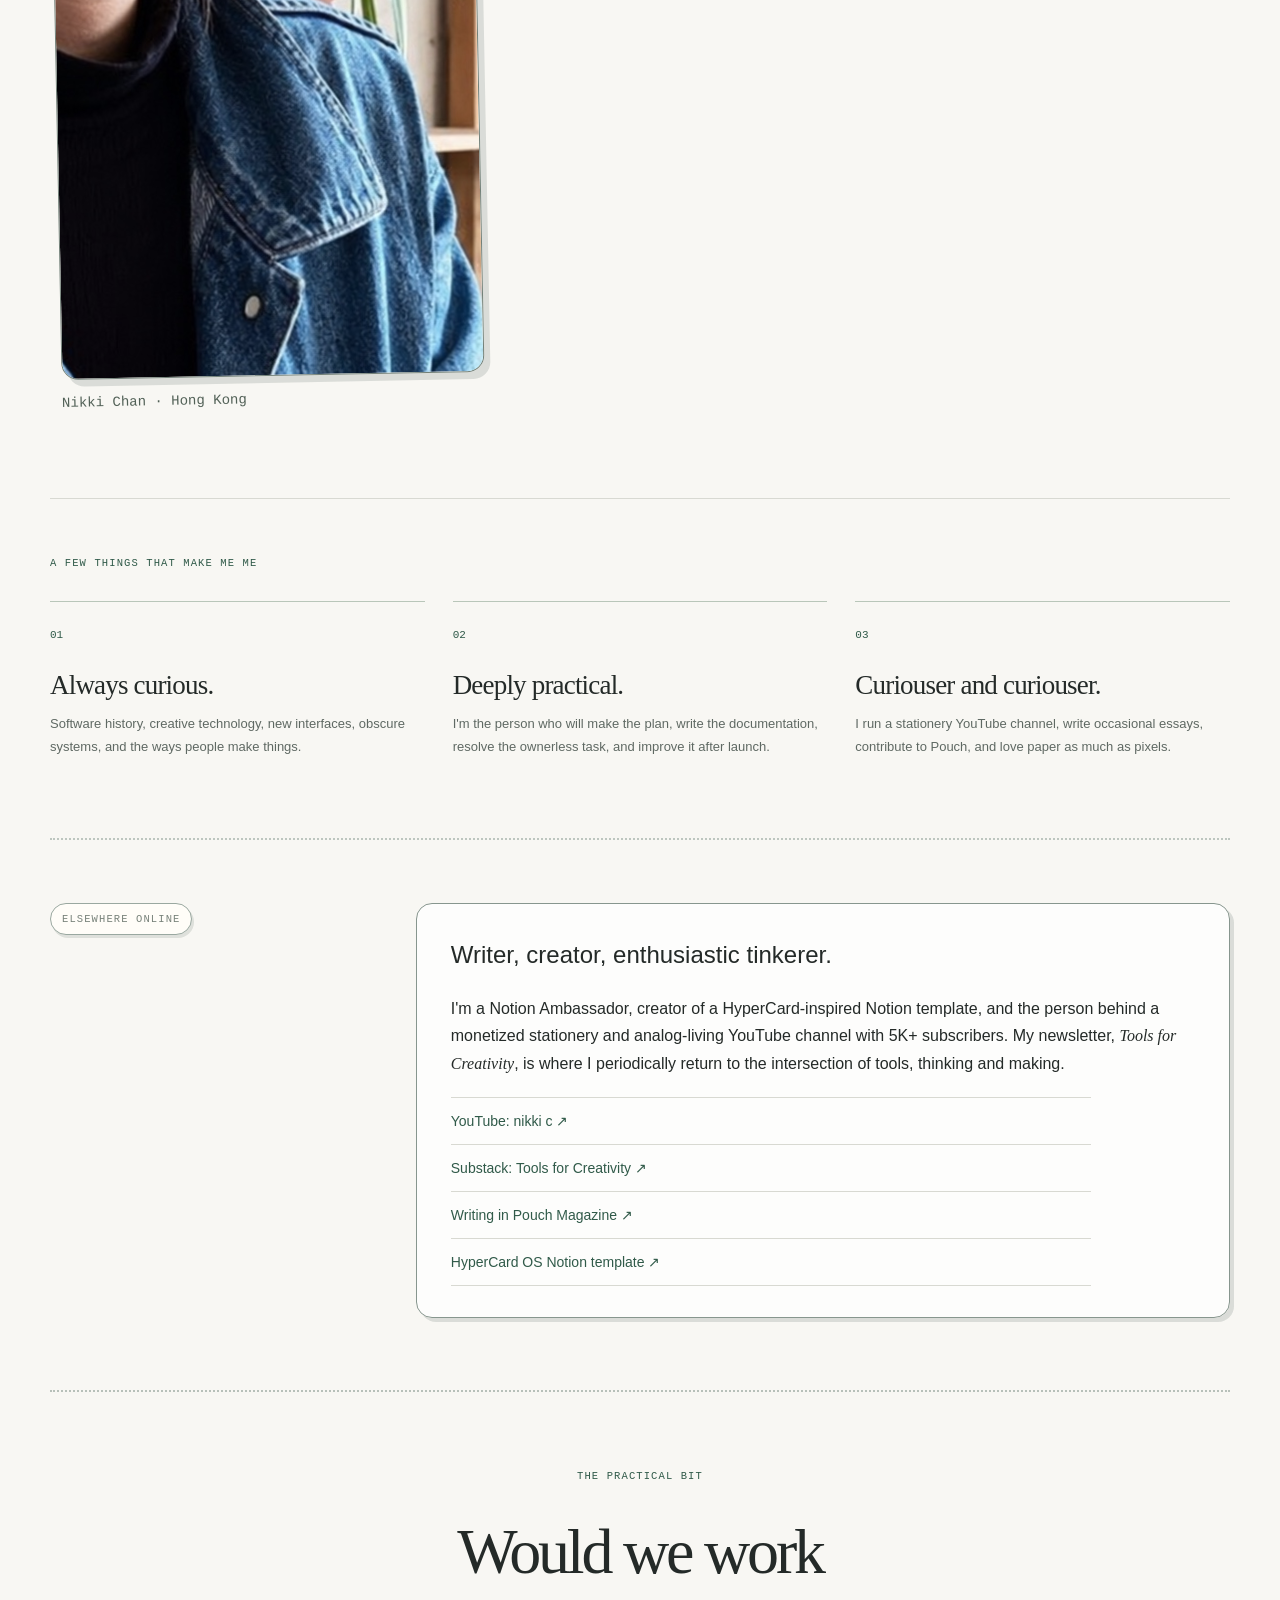
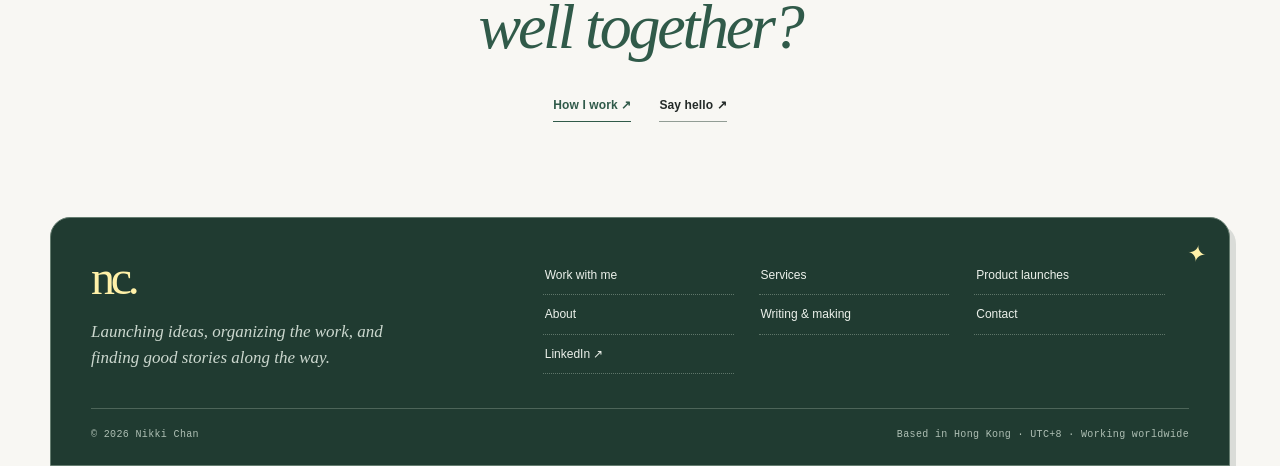
==== commit 4ab70b7b: "Make about page copy more playful" ====
--- a/about/index.html
+++ b/about/index.html
@@ -9,7 +9,7 @@
 <script type="application/ld+json">{"@context": "https://schema.org", "@type": "Person", "name": "Nikki Chan", "alternateName": "Nicole Chan", "jobTitle": "Part-time Looking Glass customer experience and technical writing leader; independent launch and operations consultant", "description": "Hong Kong-based launch and operations leader working part-time with Looking Glass and available for selected consulting and fractional partnerships. Notion Ambassador and independent creator.", "url": "https://nikki.garden/", "sameAs": ["https://www.linkedin.com/in/nikkichanlkg", "https://www.youtube.com/@nikkikaigi", "https://nikkic.substack.com/", "https://lookingglassfactory.com/about"], "worksFor": {"@type": "Organization", "name": "Looking Glass", "url": "https://lookingglassfactory.com"}, "homeLocation": {"@type": "Place", "name": "Hong Kong"}, "knowsAbout": ["Kickstarter launch strategy", "Project management", "Team operations", "Notion workspace design", "AI-assisted workflows", "Customer onboarding", "Customer experience", "Community strategy", "Social media strategy", "YouTube content creation", "Technical writing", "Editorial writing"], "hasOfferCatalog": {"@type": "OfferCatalog", "name": "Consulting and fractional leadership", "itemListElement": [{"@type": "OfferCatalog", "name": "Product launches and Kickstarter campaigns"}, {"@type": "OfferCatalog", "name": "Project management and team operations"}, {"@type": "OfferCatalog", "name": "Notion and AI-first systems"}, {"@type": "OfferCatalog", "name": "Customer experience, onboarding and support"}, {"@type": "OfferCatalog", "name": "Community, content and social strategy"}]}}</script></head><body><a class="skip" href="#main">Skip to content</a>
 <div class="site-shell"><header class="site-header"><a aria-label="Nikki Chan, home" class="wordmark" href="../">nikki chan<span class="wordmark-dot">.</span></a><nav aria-label="Main navigation"><a href="../work/">Work</a><a href="../about/">About</a><a href="../services/">Services</a><a class="nav-contact" href="../contact/">Say hello <span aria-hidden="true">↗</span></a></nav></header><main id="main"><section class="page-hero about-page"><p class="eyebrow">02 / Hello again</p><h1>Not one thing.<br/><em>And I like it that way.</em></h1><p class="page-lede">I'm Nikki: an operator who loves a good story, a writer who loves a good system, and a technology optimist who will always have a notebook nearby.</p></section>
 <section class="about-feature"><div class="about-portrait-frame"><img alt="Portrait of Nikki Chan" class="portrait-photo" height="1254" loading="lazy" src="../assets/portrait-hd.jpg" width="1254"/><p class="portrait-caption">Nikki Chan · Hong Kong</p></div><div class="about-feature-body"><p class="eyebrow">A short introduction</p><h2>I believe the best work happens <em>between disciplines.</em></h2><p>After more than a decade at Looking Glass, I still work with the team a few days each week across customer experience, technical writing and launches. The rest of my time is open for selected partnerships with other ambitious teams.</p><p>I like the messy middle: the moment when an exciting idea needs a plan, a team needs a better system, and somebody has to explain what makes the thing special.</p><p>That sensibility follows me everywhere, from Kickstarter launch rooms to building Notion workspaces to writing about notebooks and the way tools shape our thinking.</p></div></section>
-<section class="about-manifesto"><p class="eyebrow">A few things that make me me</p><div class="manifesto-grid"><div><span>01</span><h3>Always curious.</h3><p>Software history, creative technology, new interfaces, obscure systems, and the ways people make things.</p></div><div><span>02</span><h3>Deeply practical.</h3><p>I'm the person who will make the plan, write the documentation, resolve the ownerless task, and improve it after launch.</p></div><div><span>03</span><h3>Creatively restless.</h3><p>I run a stationery YouTube channel, write occasional essays, contribute to Pouch, and love paper as much as pixels.</p></div></div></section>
+<section class="about-manifesto"><p class="eyebrow">A few things that make me me</p><div class="manifesto-grid"><div><span>01</span><h3>Always curious.</h3><p>Software history, creative technology, new interfaces, obscure systems, and the ways people make things.</p></div><div><span>02</span><h3>Deeply practical.</h3><p>I'm the person who will make the plan, write the documentation, resolve the ownerless task, and improve it after launch.</p></div><div><span>03</span><h3>Curiouser and curiouser.</h3><p>I run a stationery YouTube channel, write occasional essays, contribute to Pouch, and love paper as much as pixels.</p></div></div></section>
 <section class="page-section"><div class="section-marker">Elsewhere online</div><div class="page-section-body"><h2>Writer, creator, enthusiastic tinkerer.</h2><p>I'm a Notion Ambassador, creator of a HyperCard-inspired Notion template, and the person behind a monetized stationery and analog-living YouTube channel with 5K+ subscribers. My newsletter, <em>Tools for Creativity</em>, is where I periodically return to the intersection of tools, thinking and making.</p><div class="external-link-list"><a href="https://www.youtube.com/@nikkikaigi" rel="noopener noreferrer" target="_blank">YouTube: nikki c ↗</a><a href="https://nikkic.substack.com/" rel="noopener noreferrer" target="_blank">Substack: Tools for Creativity ↗</a><a href="https://shop.pouchmagazine.com/b/digital-pouch-issue-3" rel="noopener noreferrer" target="_blank">Writing in Pouch Magazine ↗</a><a href="https://nikkiccccc.gumroad.com/l/HyperCardOSNotionTemplate" rel="noopener noreferrer" target="_blank">HyperCard OS Notion template ↗</a></div></div></section>
 <section class="last-cta compact"><p class="eyebrow">The practical bit</p><h2>Would we work<br/><em>well together?</em></h2><div class="cta-links"><a class="text-link primary-link" href="../work-with-me/">How I work ↗</a><a class="text-link" href="../contact/">Say hello ↗</a></div></section></main>
 <footer class="site-footer"><div><a class="footer-mark" href="../">nc.</a><p>Launching ideas, organizing the work, and finding good stories along the way.</p></div>
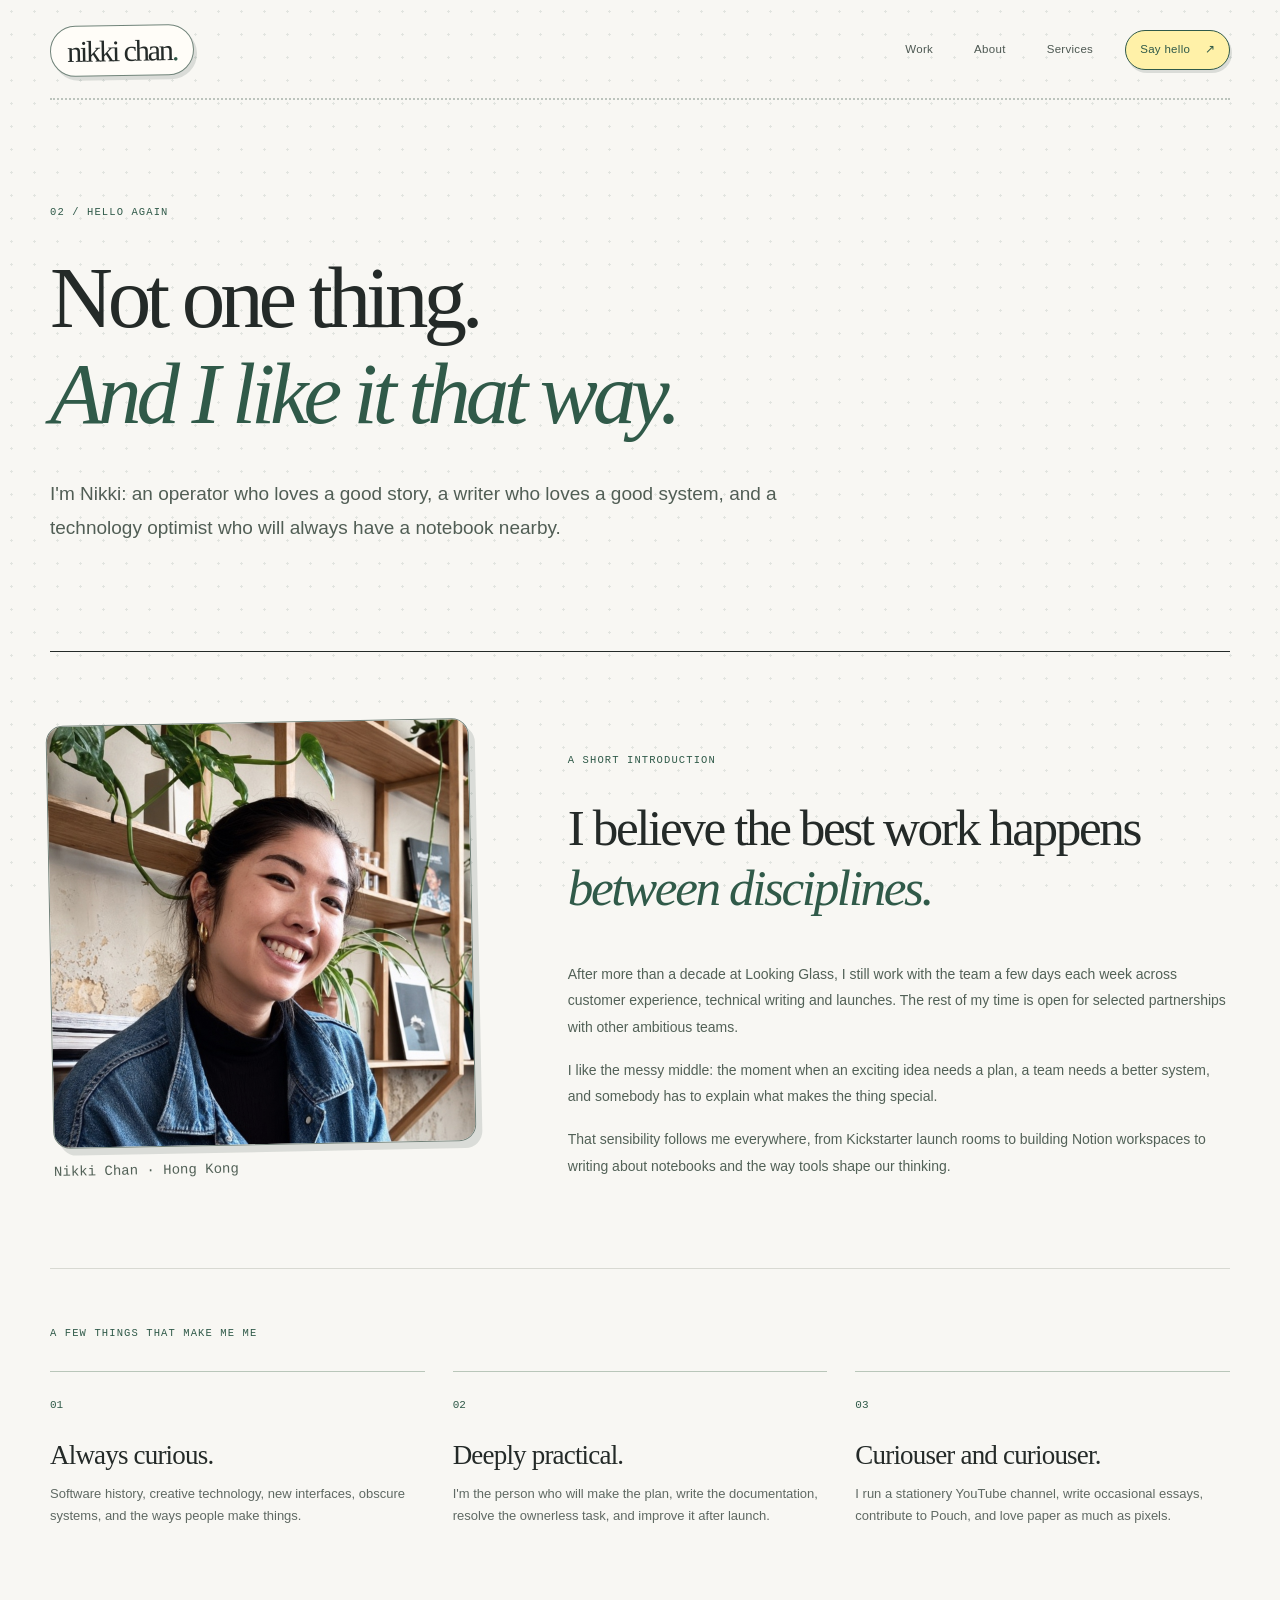
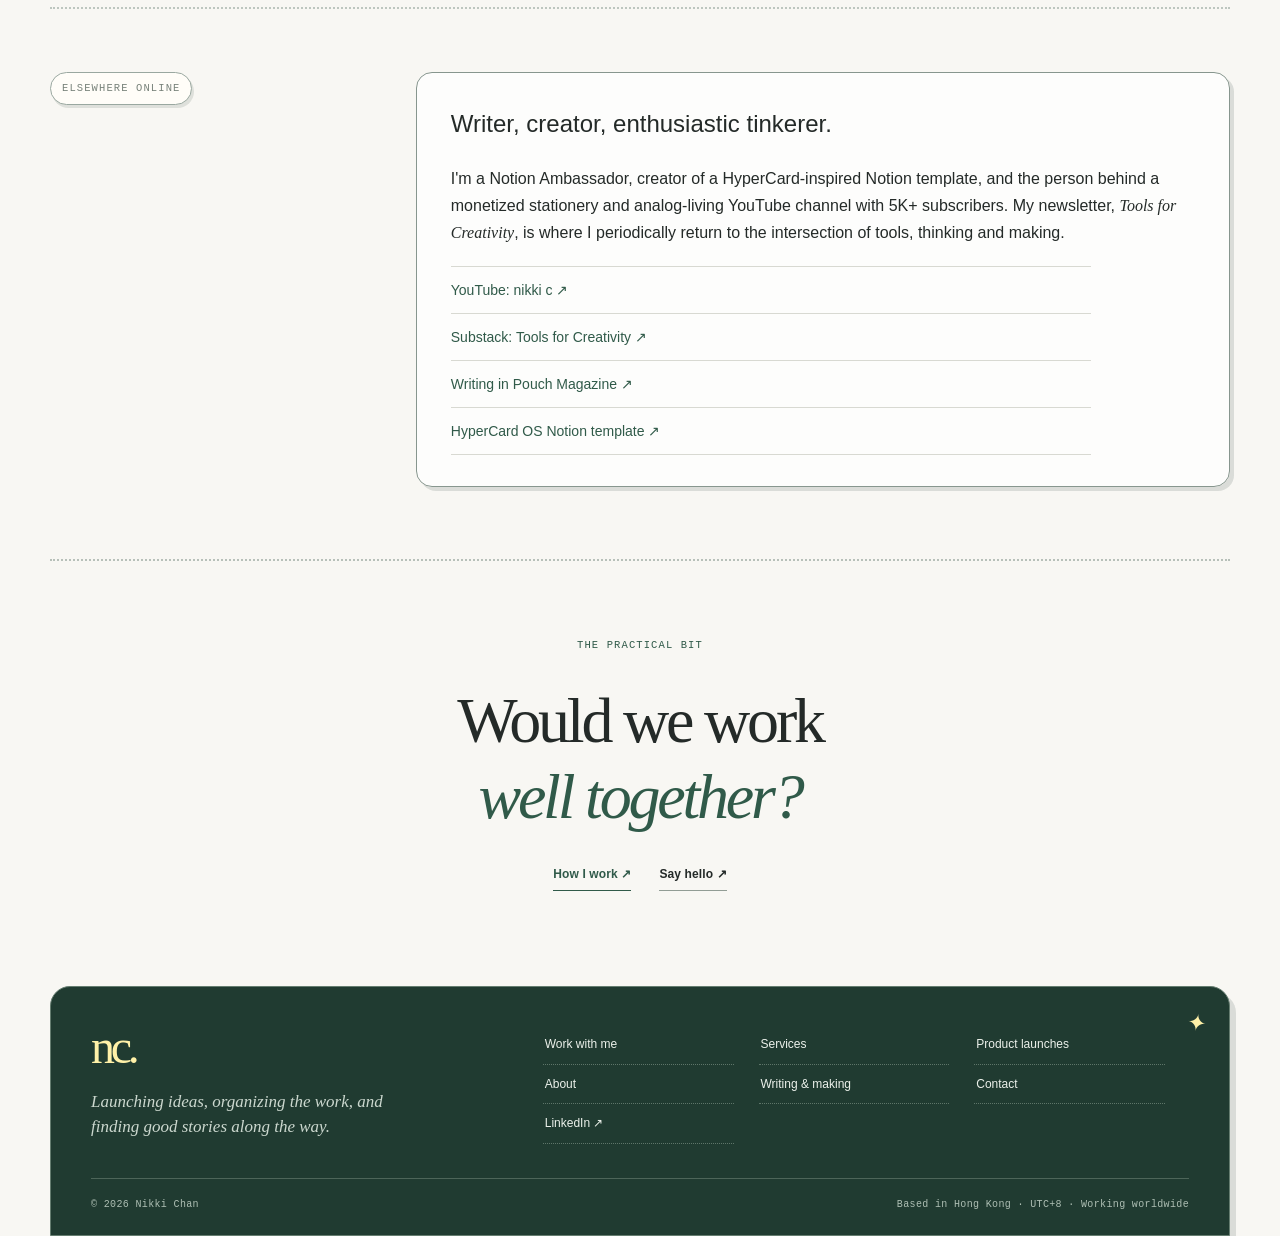
==== commit 67b83a10: "Crop profile portrait to square" ====
--- a/about/index.html
+++ b/about/index.html
@@ -5,7 +5,7 @@
 <meta content="index, follow, max-image-preview:large" name="robots"/><link href="https://nikki.garden/about/" rel="canonical"/>
 <meta content="website" property="og:type"/><meta content="en_HK" property="og:locale"/><meta content="Nikki Chan" property="og:site_name"/><meta content="About Nikki Chan | Launch Leader, Writer, Notion Ambassador &amp; Creator" property="og:title"/><meta content="Meet Nikki Chan: a Hong Kong-based launch and customer experience leader working with Looking Glass a few days each week and open to selected new projects." property="og:description"/><meta content="https://nikki.garden/about/" property="og:url"/><meta content="https://nikki.garden/assets/og-card.png" property="og:image"/><meta content="1200" property="og:image:width"/><meta content="630" property="og:image:height"/>
 <meta content="summary_large_image" name="twitter:card"/><meta content="About Nikki Chan | Launch Leader, Writer, Notion Ambassador &amp; Creator" name="twitter:title"/><meta content="Meet Nikki Chan: a Hong Kong-based launch and customer experience leader working with Looking Glass a few days each week and open to selected new projects." name="twitter:description"/><meta content="https://nikki.garden/assets/og-card.png" name="twitter:image"/>
-<meta content="#f8f7f3" name="theme-color"/><link href="../assets/favicon.svg" rel="icon" type="image/svg+xml"/><link href="../assets/styles.css?v=20261106-10" rel="stylesheet"/>
+<meta content="#f8f7f3" name="theme-color"/><link href="../assets/favicon.svg" rel="icon" type="image/svg+xml"/><link href="../assets/styles.css?v=20261107-11" rel="stylesheet"/>
 <script type="application/ld+json">{"@context": "https://schema.org", "@type": "Person", "name": "Nikki Chan", "alternateName": "Nicole Chan", "jobTitle": "Part-time Looking Glass customer experience and technical writing leader; independent launch and operations consultant", "description": "Hong Kong-based launch and operations leader working part-time with Looking Glass and available for selected consulting and fractional partnerships. Notion Ambassador and independent creator.", "url": "https://nikki.garden/", "sameAs": ["https://www.linkedin.com/in/nikkichanlkg", "https://www.youtube.com/@nikkikaigi", "https://nikkic.substack.com/", "https://lookingglassfactory.com/about"], "worksFor": {"@type": "Organization", "name": "Looking Glass", "url": "https://lookingglassfactory.com"}, "homeLocation": {"@type": "Place", "name": "Hong Kong"}, "knowsAbout": ["Kickstarter launch strategy", "Project management", "Team operations", "Notion workspace design", "AI-assisted workflows", "Customer onboarding", "Customer experience", "Community strategy", "Social media strategy", "YouTube content creation", "Technical writing", "Editorial writing"], "hasOfferCatalog": {"@type": "OfferCatalog", "name": "Consulting and fractional leadership", "itemListElement": [{"@type": "OfferCatalog", "name": "Product launches and Kickstarter campaigns"}, {"@type": "OfferCatalog", "name": "Project management and team operations"}, {"@type": "OfferCatalog", "name": "Notion and AI-first systems"}, {"@type": "OfferCatalog", "name": "Customer experience, onboarding and support"}, {"@type": "OfferCatalog", "name": "Community, content and social strategy"}]}}</script></head><body><a class="skip" href="#main">Skip to content</a>
 <div class="site-shell"><header class="site-header"><a aria-label="Nikki Chan, home" class="wordmark" href="../">nikki chan<span class="wordmark-dot">.</span></a><nav aria-label="Main navigation"><a href="../work/">Work</a><a href="../about/">About</a><a href="../services/">Services</a><a class="nav-contact" href="../contact/">Say hello <span aria-hidden="true">↗</span></a></nav></header><main id="main"><section class="page-hero about-page"><p class="eyebrow">02 / Hello again</p><h1>Not one thing.<br/><em>And I like it that way.</em></h1><p class="page-lede">I'm Nikki: an operator who loves a good story, a writer who loves a good system, and a technology optimist who will always have a notebook nearby.</p></section>
 <section class="about-feature"><div class="about-portrait-frame"><img alt="Portrait of Nikki Chan" class="portrait-photo" height="1254" loading="lazy" src="../assets/portrait-hd.jpg" width="1254"/><p class="portrait-caption">Nikki Chan · Hong Kong</p></div><div class="about-feature-body"><p class="eyebrow">A short introduction</p><h2>I believe the best work happens <em>between disciplines.</em></h2><p>After more than a decade at Looking Glass, I still work with the team a few days each week across customer experience, technical writing and launches. The rest of my time is open for selected partnerships with other ambitious teams.</p><p>I like the messy middle: the moment when an exciting idea needs a plan, a team needs a better system, and somebody has to explain what makes the thing special.</p><p>That sensibility follows me everywhere, from Kickstarter launch rooms to building Notion workspaces to writing about notebooks and the way tools shape our thinking.</p></div></section>
--- a/assets/styles.css
+++ b/assets/styles.css
@@ -63,7 +63,7 @@
 @media(max-width:430px){.site-header nav{gap:12px}.site-header nav a{font-size:10px}.site-header nav .nav-contact{order:initial}.creative-hero h1{font-size:43px}.editorial-feature-copy h2{font-size:43px}.magazine-cover>strong{font-size:57px}.editorial-feature-art{min-height:335px}}
 /* Finishing details */
 .creative-hero .margin-note{display:none}
-.portrait-photo{display:block;object-fit:cover;object-position:68% center;width:100%;aspect-ratio:4/5;filter:saturate(.9)}
+.portrait-photo{display:block;object-fit:cover;object-position:center;width:100%;height:auto;aspect-ratio:1/1;filter:saturate(.9)}
 
 /* Playful spatial-card layer */
 :root{
